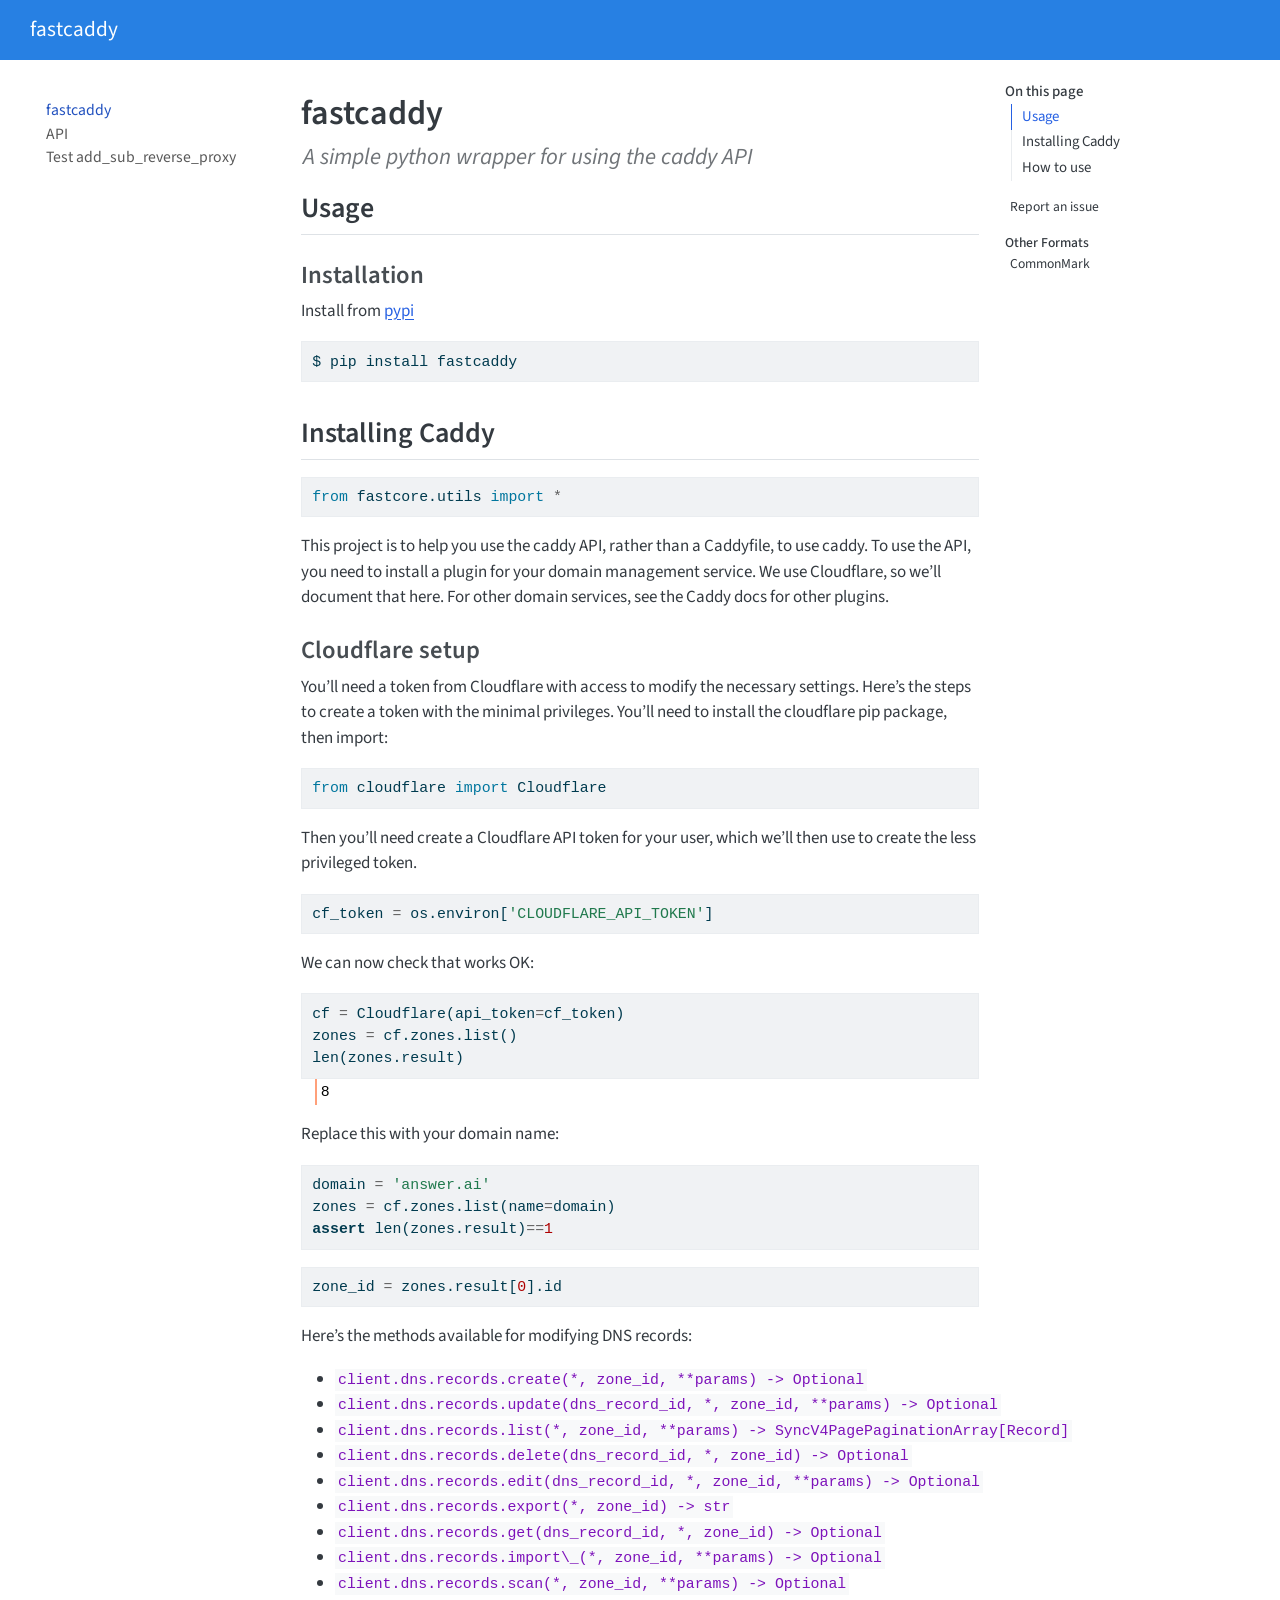
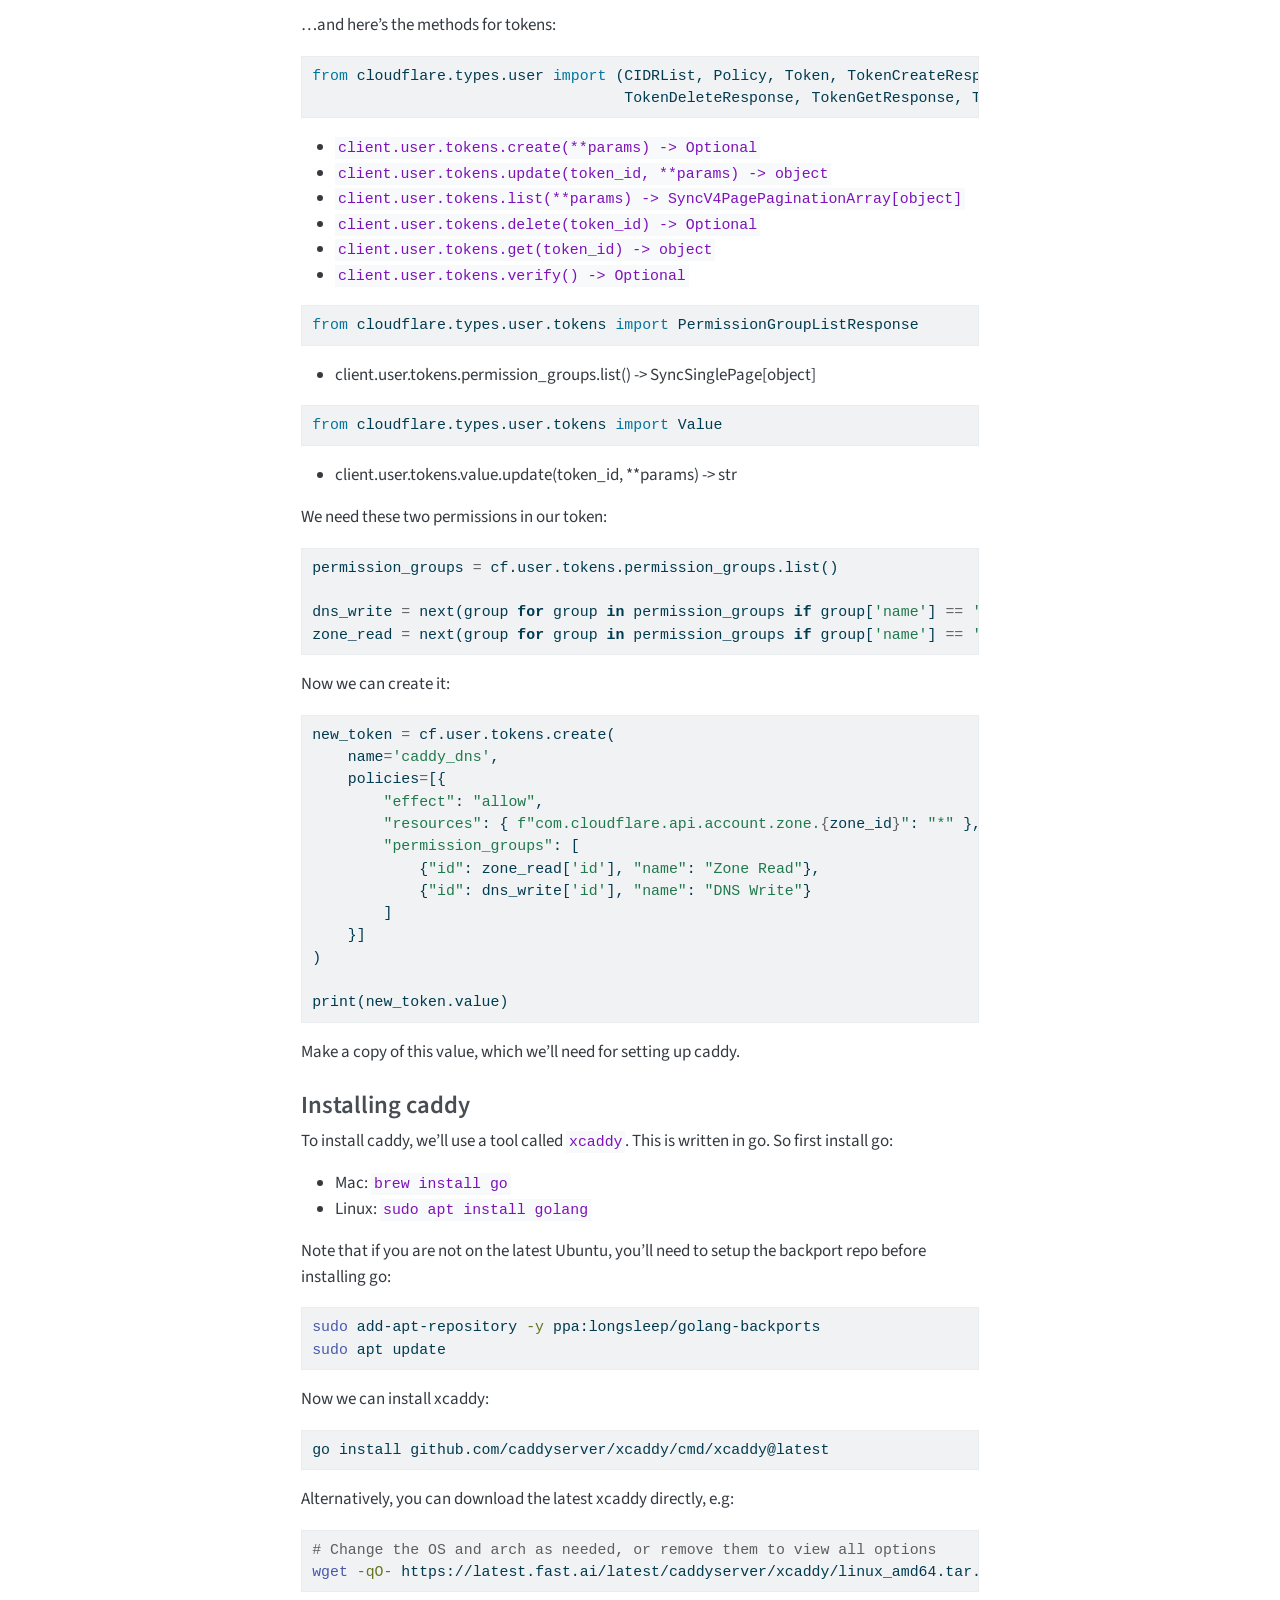
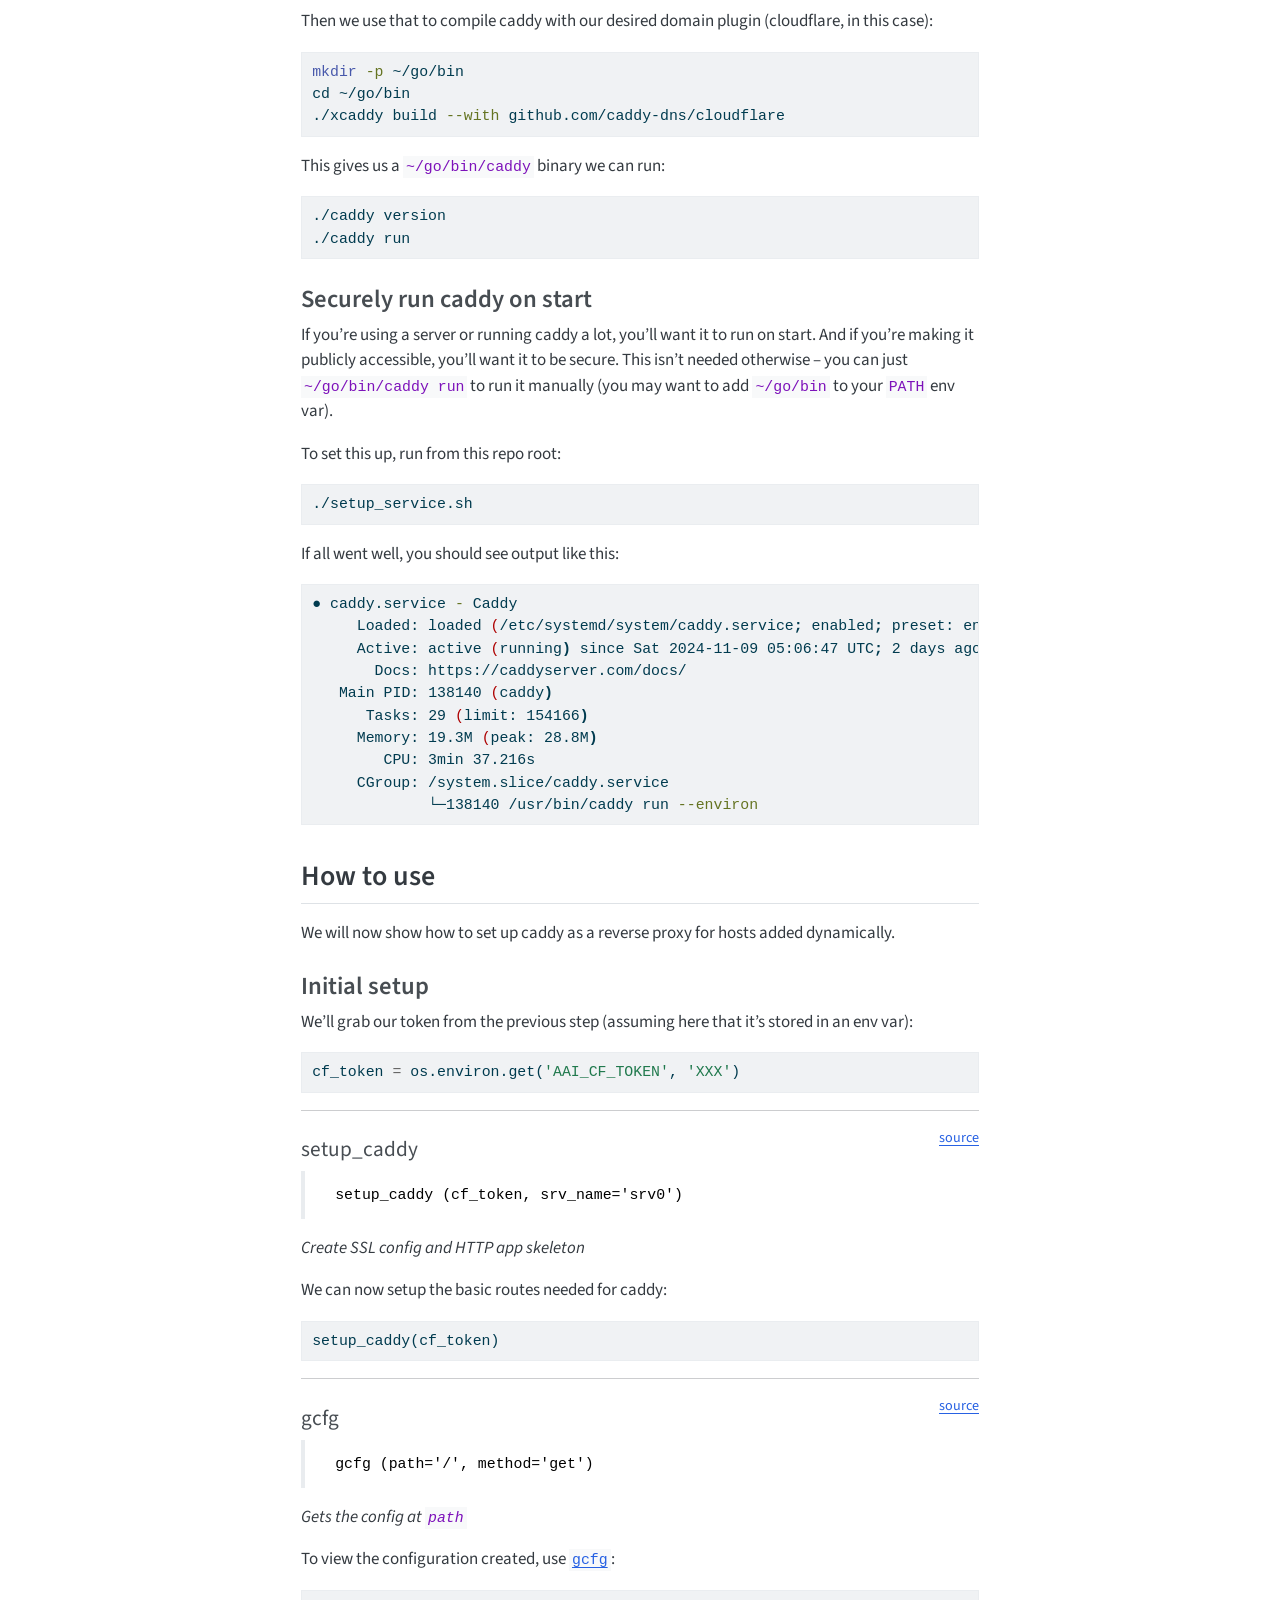
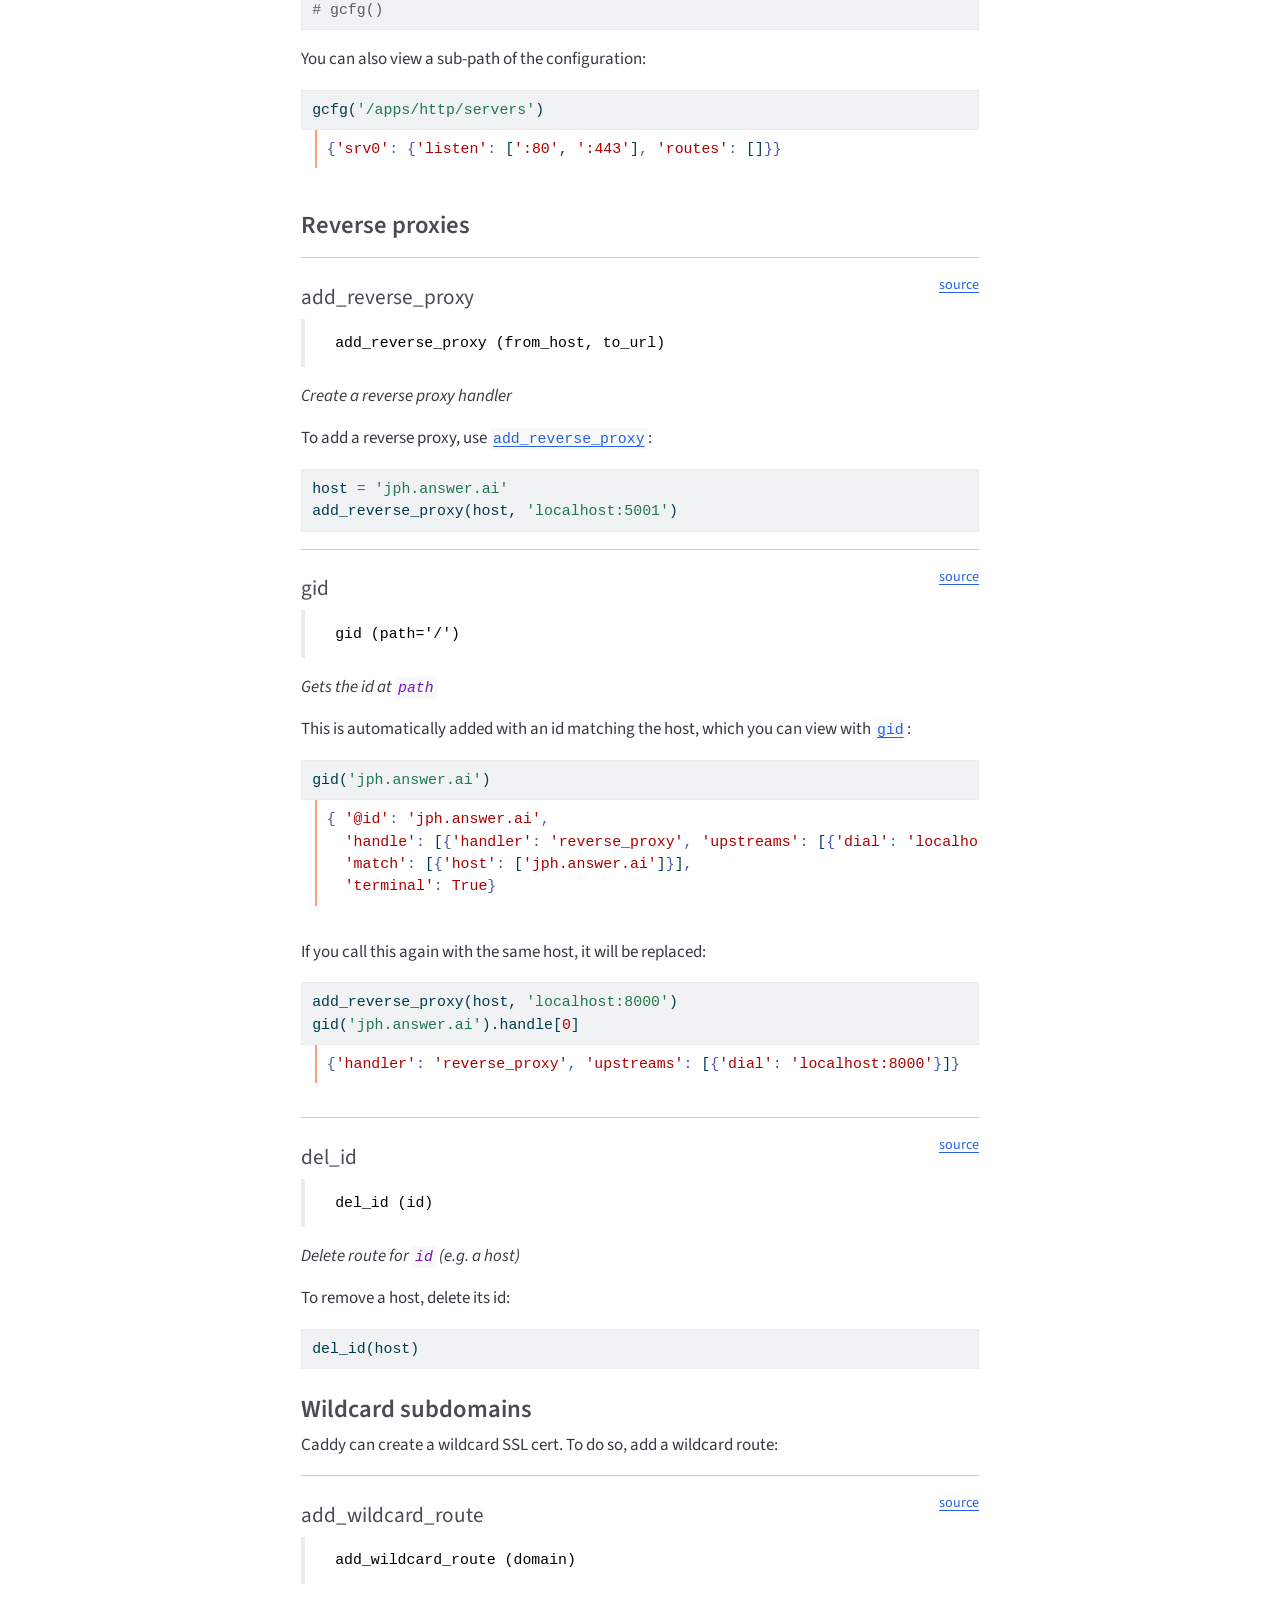
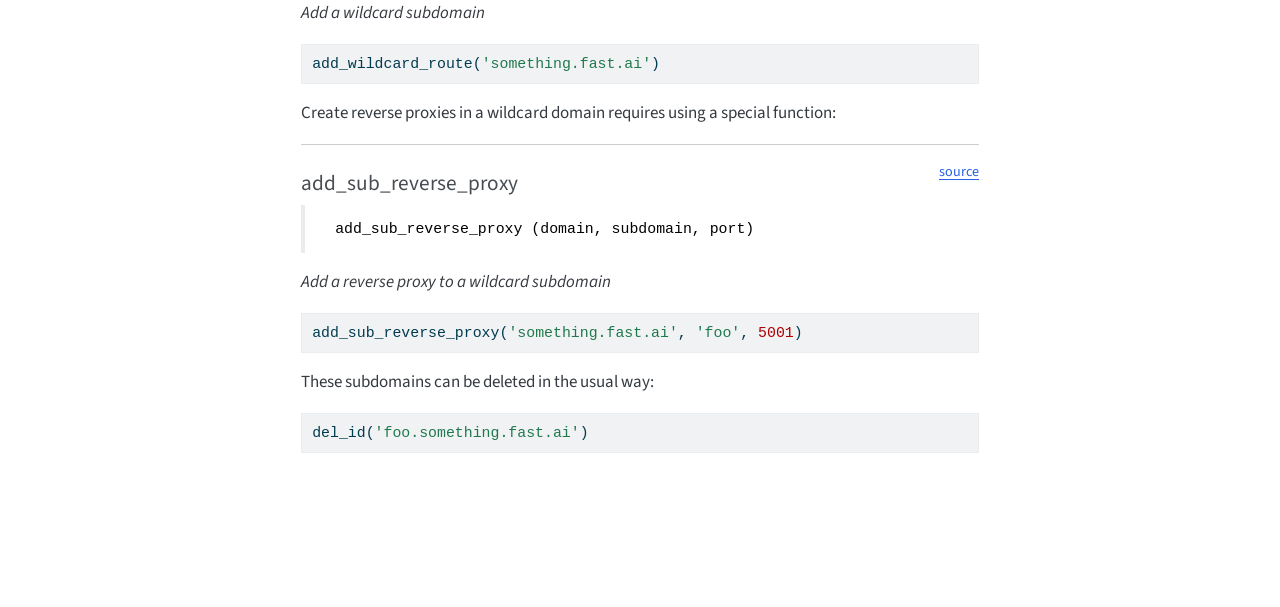
==== index.html @ af6dfeda "deploy: a8e4c4d20327acc084de8d3753a4506125ac060f" ====
<!DOCTYPE html>
<html xmlns="http://www.w3.org/1999/xhtml" lang="en" xml:lang="en"><head>

<meta charset="utf-8">
<meta name="generator" content="quarto-1.7.34">

<meta name="viewport" content="width=device-width, initial-scale=1.0, user-scalable=yes">

<meta name="description" content="A simple python wrapper for using the caddy API">

<title>fastcaddy</title>
<style>
code{white-space: pre-wrap;}
span.smallcaps{font-variant: small-caps;}
div.columns{display: flex; gap: min(4vw, 1.5em);}
div.column{flex: auto; overflow-x: auto;}
div.hanging-indent{margin-left: 1.5em; text-indent: -1.5em;}
ul.task-list{list-style: none;}
ul.task-list li input[type="checkbox"] {
  width: 0.8em;
  margin: 0 0.8em 0.2em -1em; /* quarto-specific, see https://github.com/quarto-dev/quarto-cli/issues/4556 */ 
  vertical-align: middle;
}
/* CSS for syntax highlighting */
html { -webkit-text-size-adjust: 100%; }
pre > code.sourceCode { white-space: pre; position: relative; }
pre > code.sourceCode > span { display: inline-block; line-height: 1.25; }
pre > code.sourceCode > span:empty { height: 1.2em; }
.sourceCode { overflow: visible; }
code.sourceCode > span { color: inherit; text-decoration: inherit; }
div.sourceCode { margin: 1em 0; }
pre.sourceCode { margin: 0; }
@media screen {
div.sourceCode { overflow: auto; }
}
@media print {
pre > code.sourceCode { white-space: pre-wrap; }
pre > code.sourceCode > span { text-indent: -5em; padding-left: 5em; }
}
pre.numberSource code
  { counter-reset: source-line 0; }
pre.numberSource code > span
  { position: relative; left: -4em; counter-increment: source-line; }
pre.numberSource code > span > a:first-child::before
  { content: counter(source-line);
    position: relative; left: -1em; text-align: right; vertical-align: baseline;
    border: none; display: inline-block;
    -webkit-touch-callout: none; -webkit-user-select: none;
    -khtml-user-select: none; -moz-user-select: none;
    -ms-user-select: none; user-select: none;
    padding: 0 4px; width: 4em;
  }
pre.numberSource { margin-left: 3em;  padding-left: 4px; }
div.sourceCode
  {   }
@media screen {
pre > code.sourceCode > span > a:first-child::before { text-decoration: underline; }
}
</style>


<script src="site_libs/quarto-nav/quarto-nav.js"></script>
<script src="site_libs/quarto-nav/headroom.min.js"></script>
<script src="site_libs/clipboard/clipboard.min.js"></script>
<script src="site_libs/quarto-search/autocomplete.umd.js"></script>
<script src="site_libs/quarto-search/fuse.min.js"></script>
<script src="site_libs/quarto-search/quarto-search.js"></script>
<meta name="quarto:offset" content="./">
<script src="site_libs/quarto-html/quarto.js" type="module"></script>
<script src="site_libs/quarto-html/tabsets/tabsets.js" type="module"></script>
<script src="site_libs/quarto-html/popper.min.js"></script>
<script src="site_libs/quarto-html/tippy.umd.min.js"></script>
<script src="site_libs/quarto-html/anchor.min.js"></script>
<link href="site_libs/quarto-html/tippy.css" rel="stylesheet">
<link href="site_libs/quarto-html/quarto-syntax-highlighting-c8ad9e5dbd60b7b70b38521ab19b7da4.css" rel="stylesheet" id="quarto-text-highlighting-styles">
<script src="site_libs/bootstrap/bootstrap.min.js"></script>
<link href="site_libs/bootstrap/bootstrap-icons.css" rel="stylesheet">
<link href="site_libs/bootstrap/bootstrap-ac0578e1f87f273c3fa40b04908a6ea7.min.css" rel="stylesheet" append-hash="true" id="quarto-bootstrap" data-mode="light">
<script id="quarto-search-options" type="application/json">{
  "location": "navbar",
  "copy-button": false,
  "collapse-after": 3,
  "panel-placement": "end",
  "type": "overlay",
  "limit": 50,
  "keyboard-shortcut": [
    "f",
    "/",
    "s"
  ],
  "show-item-context": false,
  "language": {
    "search-no-results-text": "No results",
    "search-matching-documents-text": "matching documents",
    "search-copy-link-title": "Copy link to search",
    "search-hide-matches-text": "Hide additional matches",
    "search-more-match-text": "more match in this document",
    "search-more-matches-text": "more matches in this document",
    "search-clear-button-title": "Clear",
    "search-text-placeholder": "",
    "search-detached-cancel-button-title": "Cancel",
    "search-submit-button-title": "Submit",
    "search-label": "Search"
  }
}</script>


<link rel="stylesheet" href="styles.css">
<meta property="og:title" content="fastcaddy">
<meta property="og:description" content="A simple python wrapper for using the caddy API">
<meta property="og:site_name" content="fastcaddy">
<meta name="twitter:title" content="fastcaddy">
<meta name="twitter:description" content="A simple python wrapper for using the caddy API">
<meta name="twitter:card" content="summary">
</head>

<body class="nav-sidebar floating nav-fixed quarto-light">

<div id="quarto-search-results"></div>
  <header id="quarto-header" class="headroom fixed-top">
    <nav class="navbar navbar-expand-lg " data-bs-theme="dark">
      <div class="navbar-container container-fluid">
      <div class="navbar-brand-container mx-auto">
    <a class="navbar-brand" href="./index.html">
    <span class="navbar-title">fastcaddy</span>
    </a>
  </div>
        <div class="quarto-navbar-tools tools-end">
</div>
          <div id="quarto-search" class="" title="Search"></div>
      </div> <!-- /container-fluid -->
    </nav>
  <nav class="quarto-secondary-nav">
    <div class="container-fluid d-flex">
      <button type="button" class="quarto-btn-toggle btn" data-bs-toggle="collapse" role="button" data-bs-target=".quarto-sidebar-collapse-item" aria-controls="quarto-sidebar" aria-expanded="false" aria-label="Toggle sidebar navigation" onclick="if (window.quartoToggleHeadroom) { window.quartoToggleHeadroom(); }">
        <i class="bi bi-layout-text-sidebar-reverse"></i>
      </button>
        <nav class="quarto-page-breadcrumbs" aria-label="breadcrumb"><ol class="breadcrumb"><li class="breadcrumb-item"><a href="./index.html">fastcaddy</a></li></ol></nav>
        <a class="flex-grow-1" role="navigation" data-bs-toggle="collapse" data-bs-target=".quarto-sidebar-collapse-item" aria-controls="quarto-sidebar" aria-expanded="false" aria-label="Toggle sidebar navigation" onclick="if (window.quartoToggleHeadroom) { window.quartoToggleHeadroom(); }">      
        </a>
    </div>
  </nav>
</header>
<!-- content -->
<div id="quarto-content" class="quarto-container page-columns page-rows-contents page-layout-article page-navbar">
<!-- sidebar -->
  <nav id="quarto-sidebar" class="sidebar collapse collapse-horizontal quarto-sidebar-collapse-item sidebar-navigation floating overflow-auto">
    <div class="sidebar-menu-container"> 
    <ul class="list-unstyled mt-1">
        <li class="sidebar-item">
  <div class="sidebar-item-container"> 
  <a href="./index.html" class="sidebar-item-text sidebar-link active">
 <span class="menu-text">fastcaddy</span></a>
  </div>
</li>
        <li class="sidebar-item">
  <div class="sidebar-item-container"> 
  <a href="./core.html" class="sidebar-item-text sidebar-link">
 <span class="menu-text">API</span></a>
  </div>
</li>
        <li class="sidebar-item">
  <div class="sidebar-item-container"> 
  <a href="./test_add_sub_reverse_proxy.html" class="sidebar-item-text sidebar-link">
 <span class="menu-text">Test add_sub_reverse_proxy</span></a>
  </div>
</li>
    </ul>
    </div>
</nav>
<div id="quarto-sidebar-glass" class="quarto-sidebar-collapse-item" data-bs-toggle="collapse" data-bs-target=".quarto-sidebar-collapse-item"></div>
<!-- margin-sidebar -->
    <div id="quarto-margin-sidebar" class="sidebar margin-sidebar">
        <nav id="TOC" role="doc-toc" class="toc-active">
    <h2 id="toc-title">On this page</h2>
   
  <ul>
  <li><a href="#usage" id="toc-usage" class="nav-link active" data-scroll-target="#usage">Usage</a>
  <ul class="collapse">
  <li><a href="#installation" id="toc-installation" class="nav-link" data-scroll-target="#installation">Installation</a></li>
  </ul></li>
  <li><a href="#installing-caddy" id="toc-installing-caddy" class="nav-link" data-scroll-target="#installing-caddy">Installing Caddy</a>
  <ul class="collapse">
  <li><a href="#cloudflare-setup" id="toc-cloudflare-setup" class="nav-link" data-scroll-target="#cloudflare-setup">Cloudflare setup</a></li>
  <li><a href="#installing-caddy-1" id="toc-installing-caddy-1" class="nav-link" data-scroll-target="#installing-caddy-1">Installing caddy</a></li>
  <li><a href="#securely-run-caddy-on-start" id="toc-securely-run-caddy-on-start" class="nav-link" data-scroll-target="#securely-run-caddy-on-start">Securely run caddy on start</a></li>
  </ul></li>
  <li><a href="#how-to-use" id="toc-how-to-use" class="nav-link" data-scroll-target="#how-to-use">How to use</a>
  <ul class="collapse">
  <li><a href="#initial-setup" id="toc-initial-setup" class="nav-link" data-scroll-target="#initial-setup">Initial setup</a></li>
  <li><a href="#reverse-proxies" id="toc-reverse-proxies" class="nav-link" data-scroll-target="#reverse-proxies">Reverse proxies</a></li>
  <li><a href="#wildcard-subdomains" id="toc-wildcard-subdomains" class="nav-link" data-scroll-target="#wildcard-subdomains">Wildcard subdomains</a></li>
  </ul></li>
  </ul>
<div class="toc-actions"><ul><li><a href="https://github.com/AnswerDotAI/fastcaddy/issues/new" class="toc-action"><i class="bi bi-github"></i>Report an issue</a></li></ul></div><div class="quarto-alternate-formats"><h2>Other Formats</h2><ul><li><a href="index.html.md"><i class="bi bi-file-code"></i>CommonMark</a></li></ul></div></nav>
    </div>
<!-- main -->
<main class="content" id="quarto-document-content">

<header id="title-block-header" class="quarto-title-block default">
<div class="quarto-title">
<h1 class="title">fastcaddy</h1>
</div>

<div>
  <div class="description">
    A simple python wrapper for using the caddy API
  </div>
</div>


<div class="quarto-title-meta">

    
  
    
  </div>
  


</header>


<!-- WARNING: THIS FILE WAS AUTOGENERATED! DO NOT EDIT! -->
<section id="usage" class="level2">
<h2 class="anchored" data-anchor-id="usage">Usage</h2>
<section id="installation" class="level3">
<h3 class="anchored" data-anchor-id="installation">Installation</h3>
<p>Install from <a href="https://pypi.org/project/fastcaddy/">pypi</a></p>
<div class="sourceCode" id="cb1"><pre class="sourceCode sh code-with-copy"><code class="sourceCode bash"><span id="cb1-1"><a href="#cb1-1" aria-hidden="true" tabindex="-1"></a><span class="ex">$</span> pip install fastcaddy</span></code><button title="Copy to Clipboard" class="code-copy-button"><i class="bi"></i></button></pre></div>
</section>
</section>
<section id="installing-caddy" class="level2">
<h2 class="anchored" data-anchor-id="installing-caddy">Installing Caddy</h2>
<div id="cell-6" class="cell">
<div class="sourceCode cell-code" id="cb2"><pre class="sourceCode python code-with-copy"><code class="sourceCode python"><span id="cb2-1"><a href="#cb2-1" aria-hidden="true" tabindex="-1"></a><span class="im">from</span> fastcore.utils <span class="im">import</span> <span class="op">*</span></span></code><button title="Copy to Clipboard" class="code-copy-button"><i class="bi"></i></button></pre></div>
</div>
<p>This project is to help you use the caddy API, rather than a Caddyfile, to use caddy. To use the API, you need to install a plugin for your domain management service. We use Cloudflare, so we’ll document that here. For other domain services, see the Caddy docs for other plugins.</p>
<section id="cloudflare-setup" class="level3">
<h3 class="anchored" data-anchor-id="cloudflare-setup">Cloudflare setup</h3>
<p>You’ll need a token from Cloudflare with access to modify the necessary settings. Here’s the steps to create a token with the minimal privileges. You’ll need to install the cloudflare pip package, then import:</p>
<div id="cell-10" class="cell">
<div class="sourceCode cell-code" id="cb3"><pre class="sourceCode python code-with-copy"><code class="sourceCode python"><span id="cb3-1"><a href="#cb3-1" aria-hidden="true" tabindex="-1"></a><span class="im">from</span> cloudflare <span class="im">import</span> Cloudflare</span></code><button title="Copy to Clipboard" class="code-copy-button"><i class="bi"></i></button></pre></div>
</div>
<p>Then you’ll need create a Cloudflare API token for your user, which we’ll then use to create the less privileged token.</p>
<div id="cell-12" class="cell">
<div class="sourceCode cell-code" id="cb4"><pre class="sourceCode python code-with-copy"><code class="sourceCode python"><span id="cb4-1"><a href="#cb4-1" aria-hidden="true" tabindex="-1"></a>cf_token <span class="op">=</span> os.environ[<span class="st">'CLOUDFLARE_API_TOKEN'</span>]</span></code><button title="Copy to Clipboard" class="code-copy-button"><i class="bi"></i></button></pre></div>
</div>
<p>We can now check that works OK:</p>
<div id="cell-14" class="cell">
<div class="sourceCode cell-code" id="cb5"><pre class="sourceCode python code-with-copy"><code class="sourceCode python"><span id="cb5-1"><a href="#cb5-1" aria-hidden="true" tabindex="-1"></a>cf <span class="op">=</span> Cloudflare(api_token<span class="op">=</span>cf_token)</span>
<span id="cb5-2"><a href="#cb5-2" aria-hidden="true" tabindex="-1"></a>zones <span class="op">=</span> cf.zones.<span class="bu">list</span>()</span>
<span id="cb5-3"><a href="#cb5-3" aria-hidden="true" tabindex="-1"></a><span class="bu">len</span>(zones.result)</span></code><button title="Copy to Clipboard" class="code-copy-button"><i class="bi"></i></button></pre></div>
<div class="cell-output cell-output-display">
<pre><code>8</code></pre>
</div>
</div>
<p>Replace this with your domain name:</p>
<div id="cell-16" class="cell">
<div class="sourceCode cell-code" id="cb7"><pre class="sourceCode python code-with-copy"><code class="sourceCode python"><span id="cb7-1"><a href="#cb7-1" aria-hidden="true" tabindex="-1"></a>domain <span class="op">=</span> <span class="st">'answer.ai'</span></span>
<span id="cb7-2"><a href="#cb7-2" aria-hidden="true" tabindex="-1"></a>zones <span class="op">=</span> cf.zones.<span class="bu">list</span>(name<span class="op">=</span>domain)</span>
<span id="cb7-3"><a href="#cb7-3" aria-hidden="true" tabindex="-1"></a><span class="cf">assert</span> <span class="bu">len</span>(zones.result)<span class="op">==</span><span class="dv">1</span></span></code><button title="Copy to Clipboard" class="code-copy-button"><i class="bi"></i></button></pre></div>
</div>
<div id="cell-17" class="cell">
<div class="sourceCode cell-code" id="cb8"><pre class="sourceCode python code-with-copy"><code class="sourceCode python"><span id="cb8-1"><a href="#cb8-1" aria-hidden="true" tabindex="-1"></a>zone_id <span class="op">=</span> zones.result[<span class="dv">0</span>].<span class="bu">id</span></span></code><button title="Copy to Clipboard" class="code-copy-button"><i class="bi"></i></button></pre></div>
</div>
<p>Here’s the methods available for modifying DNS records:</p>
<ul>
<li><code>client.dns.records.create(*, zone_id, **params) -&gt; Optional</code></li>
<li><code>client.dns.records.update(dns_record_id, *, zone_id, **params) -&gt; Optional</code></li>
<li><code>client.dns.records.list(*, zone_id, **params) -&gt; SyncV4PagePaginationArray[Record]</code></li>
<li><code>client.dns.records.delete(dns_record_id, *, zone_id) -&gt; Optional</code></li>
<li><code>client.dns.records.edit(dns_record_id, *, zone_id, **params) -&gt; Optional</code></li>
<li><code>client.dns.records.export(*, zone_id) -&gt; str</code></li>
<li><code>client.dns.records.get(dns_record_id, *, zone_id) -&gt; Optional</code></li>
<li><code>client.dns.records.import\_(*, zone_id, **params) -&gt; Optional</code></li>
<li><code>client.dns.records.scan(*, zone_id, **params) -&gt; Optional</code></li>
</ul>
<p>…and here’s the methods for tokens:</p>
<div class="sourceCode" id="cb9"><pre class="sourceCode python code-with-copy"><code class="sourceCode python"><span id="cb9-1"><a href="#cb9-1" aria-hidden="true" tabindex="-1"></a><span class="im">from</span> cloudflare.types.user <span class="im">import</span> (CIDRList, Policy, Token, TokenCreateResponse, TokenUpdateResponse, TokenListResponse,</span>
<span id="cb9-2"><a href="#cb9-2" aria-hidden="true" tabindex="-1"></a>                                   TokenDeleteResponse, TokenGetResponse, TokenVerifyResponse)</span></code><button title="Copy to Clipboard" class="code-copy-button"><i class="bi"></i></button></pre></div>
<ul>
<li><code>client.user.tokens.create(**params) -&gt; Optional</code></li>
<li><code>client.user.tokens.update(token_id, **params) -&gt; object</code></li>
<li><code>client.user.tokens.list(**params) -&gt; SyncV4PagePaginationArray[object]</code></li>
<li><code>client.user.tokens.delete(token_id) -&gt; Optional</code></li>
<li><code>client.user.tokens.get(token_id) -&gt; object</code></li>
<li><code>client.user.tokens.verify() -&gt; Optional</code></li>
</ul>
<div class="sourceCode" id="cb10"><pre class="sourceCode python code-with-copy"><code class="sourceCode python"><span id="cb10-1"><a href="#cb10-1" aria-hidden="true" tabindex="-1"></a><span class="im">from</span> cloudflare.types.user.tokens <span class="im">import</span> PermissionGroupListResponse</span></code><button title="Copy to Clipboard" class="code-copy-button"><i class="bi"></i></button></pre></div>
<ul>
<li>client.user.tokens.permission_groups.list() -&gt; SyncSinglePage[object]</li>
</ul>
<div class="sourceCode" id="cb11"><pre class="sourceCode python code-with-copy"><code class="sourceCode python"><span id="cb11-1"><a href="#cb11-1" aria-hidden="true" tabindex="-1"></a><span class="im">from</span> cloudflare.types.user.tokens <span class="im">import</span> Value</span></code><button title="Copy to Clipboard" class="code-copy-button"><i class="bi"></i></button></pre></div>
<ul>
<li>client.user.tokens.value.update(token_id, **params) -&gt; str</li>
</ul>
<p>We need these two permissions in our token:</p>
<div id="cell-21" class="cell">
<div class="sourceCode cell-code" id="cb12"><pre class="sourceCode python code-with-copy"><code class="sourceCode python"><span id="cb12-1"><a href="#cb12-1" aria-hidden="true" tabindex="-1"></a>permission_groups <span class="op">=</span> cf.user.tokens.permission_groups.<span class="bu">list</span>()</span>
<span id="cb12-2"><a href="#cb12-2" aria-hidden="true" tabindex="-1"></a></span>
<span id="cb12-3"><a href="#cb12-3" aria-hidden="true" tabindex="-1"></a>dns_write <span class="op">=</span> <span class="bu">next</span>(group <span class="cf">for</span> group <span class="kw">in</span> permission_groups <span class="cf">if</span> group[<span class="st">'name'</span>] <span class="op">==</span> <span class="st">'DNS Write'</span>)</span>
<span id="cb12-4"><a href="#cb12-4" aria-hidden="true" tabindex="-1"></a>zone_read <span class="op">=</span> <span class="bu">next</span>(group <span class="cf">for</span> group <span class="kw">in</span> permission_groups <span class="cf">if</span> group[<span class="st">'name'</span>] <span class="op">==</span> <span class="st">'Zone Read'</span>)</span></code><button title="Copy to Clipboard" class="code-copy-button"><i class="bi"></i></button></pre></div>
</div>
<p>Now we can create it:</p>
<div class="sourceCode" id="cb13"><pre class="sourceCode python code-with-copy"><code class="sourceCode python"><span id="cb13-1"><a href="#cb13-1" aria-hidden="true" tabindex="-1"></a>new_token <span class="op">=</span> cf.user.tokens.create(</span>
<span id="cb13-2"><a href="#cb13-2" aria-hidden="true" tabindex="-1"></a>    name<span class="op">=</span><span class="st">'caddy_dns'</span>,</span>
<span id="cb13-3"><a href="#cb13-3" aria-hidden="true" tabindex="-1"></a>    policies<span class="op">=</span>[{</span>
<span id="cb13-4"><a href="#cb13-4" aria-hidden="true" tabindex="-1"></a>        <span class="st">"effect"</span>: <span class="st">"allow"</span>,</span>
<span id="cb13-5"><a href="#cb13-5" aria-hidden="true" tabindex="-1"></a>        <span class="st">"resources"</span>: { <span class="ss">f"com.cloudflare.api.account.zone.</span><span class="sc">{</span>zone_id<span class="sc">}</span><span class="ss">"</span>: <span class="st">"*"</span> },</span>
<span id="cb13-6"><a href="#cb13-6" aria-hidden="true" tabindex="-1"></a>        <span class="st">"permission_groups"</span>: [</span>
<span id="cb13-7"><a href="#cb13-7" aria-hidden="true" tabindex="-1"></a>            {<span class="st">"id"</span>: zone_read[<span class="st">'id'</span>], <span class="st">"name"</span>: <span class="st">"Zone Read"</span>},</span>
<span id="cb13-8"><a href="#cb13-8" aria-hidden="true" tabindex="-1"></a>            {<span class="st">"id"</span>: dns_write[<span class="st">'id'</span>], <span class="st">"name"</span>: <span class="st">"DNS Write"</span>}</span>
<span id="cb13-9"><a href="#cb13-9" aria-hidden="true" tabindex="-1"></a>        ]</span>
<span id="cb13-10"><a href="#cb13-10" aria-hidden="true" tabindex="-1"></a>    }]</span>
<span id="cb13-11"><a href="#cb13-11" aria-hidden="true" tabindex="-1"></a>)</span>
<span id="cb13-12"><a href="#cb13-12" aria-hidden="true" tabindex="-1"></a></span>
<span id="cb13-13"><a href="#cb13-13" aria-hidden="true" tabindex="-1"></a><span class="bu">print</span>(new_token.value)</span></code><button title="Copy to Clipboard" class="code-copy-button"><i class="bi"></i></button></pre></div>
<p>Make a copy of this value, which we’ll need for setting up caddy.</p>
</section>
<section id="installing-caddy-1" class="level3">
<h3 class="anchored" data-anchor-id="installing-caddy-1">Installing caddy</h3>
<p>To install caddy, we’ll use a tool called <code>xcaddy</code>. This is written in go. So first install go:</p>
<ul>
<li>Mac: <code>brew install go</code></li>
<li>Linux: <code>sudo apt install golang</code></li>
</ul>
<p>Note that if you are not on the latest Ubuntu, you’ll need to setup the backport repo before installing go:</p>
<div class="sourceCode" id="cb14"><pre class="sourceCode sh code-with-copy"><code class="sourceCode bash"><span id="cb14-1"><a href="#cb14-1" aria-hidden="true" tabindex="-1"></a><span class="fu">sudo</span> add-apt-repository <span class="at">-y</span> ppa:longsleep/golang-backports</span>
<span id="cb14-2"><a href="#cb14-2" aria-hidden="true" tabindex="-1"></a><span class="fu">sudo</span> apt update</span></code><button title="Copy to Clipboard" class="code-copy-button"><i class="bi"></i></button></pre></div>
<p>Now we can install xcaddy:</p>
<div class="sourceCode" id="cb15"><pre class="sourceCode sh code-with-copy"><code class="sourceCode bash"><span id="cb15-1"><a href="#cb15-1" aria-hidden="true" tabindex="-1"></a><span class="ex">go</span> install github.com/caddyserver/xcaddy/cmd/xcaddy@latest</span></code><button title="Copy to Clipboard" class="code-copy-button"><i class="bi"></i></button></pre></div>
<p>Alternatively, you can download the latest xcaddy directly, e.g:</p>
<div class="sourceCode" id="cb16"><pre class="sourceCode sh code-with-copy"><code class="sourceCode bash"><span id="cb16-1"><a href="#cb16-1" aria-hidden="true" tabindex="-1"></a><span class="co"># Change the OS and arch as needed, or remove them to view all options</span></span>
<span id="cb16-2"><a href="#cb16-2" aria-hidden="true" tabindex="-1"></a><span class="fu">wget</span> <span class="at">-qO-</span> https://latest.fast.ai/latest/caddyserver/xcaddy/linux_amd64.tar.gz</span></code><button title="Copy to Clipboard" class="code-copy-button"><i class="bi"></i></button></pre></div>
<p>Then we use that to compile caddy with our desired domain plugin (cloudflare, in this case):</p>
<div class="sourceCode" id="cb17"><pre class="sourceCode sh code-with-copy"><code class="sourceCode bash"><span id="cb17-1"><a href="#cb17-1" aria-hidden="true" tabindex="-1"></a><span class="fu">mkdir</span> <span class="at">-p</span> ~/go/bin</span>
<span id="cb17-2"><a href="#cb17-2" aria-hidden="true" tabindex="-1"></a><span class="bu">cd</span> ~/go/bin</span>
<span id="cb17-3"><a href="#cb17-3" aria-hidden="true" tabindex="-1"></a><span class="ex">./xcaddy</span> build <span class="at">--with</span> github.com/caddy-dns/cloudflare</span></code><button title="Copy to Clipboard" class="code-copy-button"><i class="bi"></i></button></pre></div>
<p>This gives us a <code>~/go/bin/caddy</code> binary we can run:</p>
<div class="sourceCode" id="cb18"><pre class="sourceCode sh code-with-copy"><code class="sourceCode bash"><span id="cb18-1"><a href="#cb18-1" aria-hidden="true" tabindex="-1"></a><span class="ex">./caddy</span> version</span>
<span id="cb18-2"><a href="#cb18-2" aria-hidden="true" tabindex="-1"></a><span class="ex">./caddy</span> run</span></code><button title="Copy to Clipboard" class="code-copy-button"><i class="bi"></i></button></pre></div>
</section>
<section id="securely-run-caddy-on-start" class="level3">
<h3 class="anchored" data-anchor-id="securely-run-caddy-on-start">Securely run caddy on start</h3>
<p>If you’re using a server or running caddy a lot, you’ll want it to run on start. And if you’re making it publicly accessible, you’ll want it to be secure. This isn’t needed otherwise – you can just <code>~/go/bin/caddy run</code> to run it manually (you may want to add <code>~/go/bin</code> to your <code>PATH</code> env var).</p>
<p>To set this up, run from this repo root:</p>
<div class="sourceCode" id="cb19"><pre class="sourceCode sh code-with-copy"><code class="sourceCode bash"><span id="cb19-1"><a href="#cb19-1" aria-hidden="true" tabindex="-1"></a><span class="ex">./setup_service.sh</span></span></code><button title="Copy to Clipboard" class="code-copy-button"><i class="bi"></i></button></pre></div>
<p>If all went well, you should see output like this:</p>
<div class="sourceCode" id="cb20"><pre class="sourceCode sh code-with-copy"><code class="sourceCode bash"><span id="cb20-1"><a href="#cb20-1" aria-hidden="true" tabindex="-1"></a><span class="ex">●</span> caddy.service <span class="at">-</span> Caddy</span>
<span id="cb20-2"><a href="#cb20-2" aria-hidden="true" tabindex="-1"></a>     <span class="ex">Loaded:</span> loaded <span class="er">(</span><span class="ex">/etc/systemd/system/caddy.service</span><span class="kw">;</span> <span class="ex">enabled</span><span class="kw">;</span> <span class="ex">preset:</span> enabled<span class="kw">)</span></span>
<span id="cb20-3"><a href="#cb20-3" aria-hidden="true" tabindex="-1"></a>     <span class="ex">Active:</span> active <span class="er">(</span><span class="ex">running</span><span class="kw">)</span> <span class="ex">since</span> Sat 2024-11-09 05:06:47 UTC<span class="kw">;</span> <span class="ex">2</span> days ago</span>
<span id="cb20-4"><a href="#cb20-4" aria-hidden="true" tabindex="-1"></a>       <span class="ex">Docs:</span> https://caddyserver.com/docs/</span>
<span id="cb20-5"><a href="#cb20-5" aria-hidden="true" tabindex="-1"></a>   <span class="ex">Main</span> PID: 138140 <span class="er">(</span><span class="ex">caddy</span><span class="kw">)</span></span>
<span id="cb20-6"><a href="#cb20-6" aria-hidden="true" tabindex="-1"></a>      <span class="ex">Tasks:</span> 29 <span class="er">(</span><span class="ex">limit:</span> 154166<span class="kw">)</span></span>
<span id="cb20-7"><a href="#cb20-7" aria-hidden="true" tabindex="-1"></a>     <span class="ex">Memory:</span> 19.3M <span class="er">(</span><span class="ex">peak:</span> 28.8M<span class="kw">)</span></span>
<span id="cb20-8"><a href="#cb20-8" aria-hidden="true" tabindex="-1"></a>        <span class="ex">CPU:</span> 3min 37.216s</span>
<span id="cb20-9"><a href="#cb20-9" aria-hidden="true" tabindex="-1"></a>     <span class="ex">CGroup:</span> /system.slice/caddy.service</span>
<span id="cb20-10"><a href="#cb20-10" aria-hidden="true" tabindex="-1"></a>             <span class="ex">└─138140</span> /usr/bin/caddy run <span class="at">--environ</span></span></code><button title="Copy to Clipboard" class="code-copy-button"><i class="bi"></i></button></pre></div>
</section>
</section>
<section id="how-to-use" class="level2">
<h2 class="anchored" data-anchor-id="how-to-use">How to use</h2>
<p>We will now show how to set up caddy as a reverse proxy for hosts added dynamically.</p>
<section id="initial-setup" class="level3">
<h3 class="anchored" data-anchor-id="initial-setup">Initial setup</h3>
<p>We’ll grab our token from the previous step (assuming here that it’s stored in an env var):</p>
<div id="cell-32" class="cell">
<div class="sourceCode cell-code" id="cb21"><pre class="sourceCode python code-with-copy"><code class="sourceCode python"><span id="cb21-1"><a href="#cb21-1" aria-hidden="true" tabindex="-1"></a>cf_token <span class="op">=</span> os.environ.get(<span class="st">'AAI_CF_TOKEN'</span>, <span class="st">'XXX'</span>)</span></code><button title="Copy to Clipboard" class="code-copy-button"><i class="bi"></i></button></pre></div>
</div>
<hr>
<p><a href="https://github.com/AnswerDotAI/fastcaddy/blob/main/fastcaddy/core.py#LNone" target="_blank" style="float:right; font-size:smaller">source</a></p>
<section id="setup_caddy" class="level4">
<h4 class="anchored" data-anchor-id="setup_caddy">setup_caddy</h4>
<blockquote class="blockquote">
<pre><code> setup_caddy (cf_token, srv_name='srv0')</code></pre>
</blockquote>
<p><em>Create SSL config and HTTP app skeleton</em></p>
<p>We can now setup the basic routes needed for caddy:</p>
<div id="cell-35" class="cell">
<div class="sourceCode cell-code" id="cb23"><pre class="sourceCode python code-with-copy"><code class="sourceCode python"><span id="cb23-1"><a href="#cb23-1" aria-hidden="true" tabindex="-1"></a>setup_caddy(cf_token)</span></code><button title="Copy to Clipboard" class="code-copy-button"><i class="bi"></i></button></pre></div>
</div>
<hr>
<p><a href="https://github.com/AnswerDotAI/fastcaddy/blob/main/fastcaddy/core.py#LNone" target="_blank" style="float:right; font-size:smaller">source</a></p>
</section>
<section id="gcfg" class="level4">
<h4 class="anchored" data-anchor-id="gcfg">gcfg</h4>
<blockquote class="blockquote">
<pre><code> gcfg (path='/', method='get')</code></pre>
</blockquote>
<p><em>Gets the config at <code>path</code></em></p>
<p>To view the configuration created, use <a href="https://AnswerDotAI.github.io/fastcaddy/core.html#gcfg"><code>gcfg</code></a>:</p>
<div id="cell-38" class="cell">
<div class="sourceCode cell-code" id="cb25"><pre class="sourceCode python code-with-copy"><code class="sourceCode python"><span id="cb25-1"><a href="#cb25-1" aria-hidden="true" tabindex="-1"></a><span class="co"># gcfg()</span></span></code><button title="Copy to Clipboard" class="code-copy-button"><i class="bi"></i></button></pre></div>
</div>
<p>You can also view a sub-path of the configuration:</p>
<div id="cell-40" class="cell">
<div class="sourceCode cell-code" id="cb26"><pre class="sourceCode python code-with-copy"><code class="sourceCode python"><span id="cb26-1"><a href="#cb26-1" aria-hidden="true" tabindex="-1"></a>gcfg(<span class="st">'/apps/http/servers'</span>)</span></code><button title="Copy to Clipboard" class="code-copy-button"><i class="bi"></i></button></pre></div>
<div class="cell-output cell-output-display cell-output-markdown">
<div class="sourceCode" id="cb27"><pre class="sourceCode json code-with-copy"><code class="sourceCode json"><span id="cb27-1"><a href="#cb27-1" aria-hidden="true" tabindex="-1"></a><span class="fu">{</span><span class="er">'srv0'</span><span class="fu">:</span> <span class="fu">{</span><span class="er">'listen'</span><span class="fu">:</span> <span class="ot">[</span><span class="er">':</span><span class="dv">80</span><span class="er">'</span><span class="ot">,</span> <span class="er">':</span><span class="dv">443</span><span class="er">'</span><span class="ot">]</span><span class="fu">,</span> <span class="er">'routes'</span><span class="fu">:</span> <span class="ot">[]</span><span class="fu">}}</span></span></code><button title="Copy to Clipboard" class="code-copy-button"><i class="bi"></i></button></pre></div>
</div>
</div>
</section>
</section>
<section id="reverse-proxies" class="level3">
<h3 class="anchored" data-anchor-id="reverse-proxies">Reverse proxies</h3>
<hr>
<p><a href="https://github.com/AnswerDotAI/fastcaddy/blob/main/fastcaddy/core.py#LNone" target="_blank" style="float:right; font-size:smaller">source</a></p>
<section id="add_reverse_proxy" class="level4">
<h4 class="anchored" data-anchor-id="add_reverse_proxy">add_reverse_proxy</h4>
<blockquote class="blockquote">
<pre><code> add_reverse_proxy (from_host, to_url)</code></pre>
</blockquote>
<p><em>Create a reverse proxy handler</em></p>
<p>To add a reverse proxy, use <a href="https://AnswerDotAI.github.io/fastcaddy/core.html#add_reverse_proxy"><code>add_reverse_proxy</code></a>:</p>
<div id="cell-44" class="cell">
<div class="sourceCode cell-code" id="cb29"><pre class="sourceCode python code-with-copy"><code class="sourceCode python"><span id="cb29-1"><a href="#cb29-1" aria-hidden="true" tabindex="-1"></a>host <span class="op">=</span> <span class="st">'jph.answer.ai'</span></span>
<span id="cb29-2"><a href="#cb29-2" aria-hidden="true" tabindex="-1"></a>add_reverse_proxy(host, <span class="st">'localhost:5001'</span>)</span></code><button title="Copy to Clipboard" class="code-copy-button"><i class="bi"></i></button></pre></div>
</div>
<hr>
<p><a href="https://github.com/AnswerDotAI/fastcaddy/blob/main/fastcaddy/core.py#LNone" target="_blank" style="float:right; font-size:smaller">source</a></p>
</section>
<section id="gid" class="level4">
<h4 class="anchored" data-anchor-id="gid">gid</h4>
<blockquote class="blockquote">
<pre><code> gid (path='/')</code></pre>
</blockquote>
<p><em>Gets the id at <code>path</code></em></p>
<p>This is automatically added with an id matching the host, which you can view with <a href="https://AnswerDotAI.github.io/fastcaddy/core.html#gid"><code>gid</code></a>:</p>
<div id="cell-47" class="cell">
<div class="sourceCode cell-code" id="cb31"><pre class="sourceCode python code-with-copy"><code class="sourceCode python"><span id="cb31-1"><a href="#cb31-1" aria-hidden="true" tabindex="-1"></a>gid(<span class="st">'jph.answer.ai'</span>)</span></code><button title="Copy to Clipboard" class="code-copy-button"><i class="bi"></i></button></pre></div>
<div class="cell-output cell-output-display cell-output-markdown">
<div class="sourceCode" id="cb32"><pre class="sourceCode json code-with-copy"><code class="sourceCode json"><span id="cb32-1"><a href="#cb32-1" aria-hidden="true" tabindex="-1"></a><span class="fu">{</span> <span class="er">'@id'</span><span class="fu">:</span> <span class="er">'jph.answer.ai'</span><span class="fu">,</span></span>
<span id="cb32-2"><a href="#cb32-2" aria-hidden="true" tabindex="-1"></a>  <span class="er">'handle'</span><span class="fu">:</span> <span class="ot">[</span><span class="fu">{</span><span class="er">'handler'</span><span class="fu">:</span> <span class="er">'reverse_proxy'</span><span class="fu">,</span> <span class="er">'upstreams'</span><span class="fu">:</span> <span class="ot">[</span><span class="fu">{</span><span class="er">'dial'</span><span class="fu">:</span> <span class="er">'localhost:</span><span class="dv">5001</span><span class="er">'</span><span class="fu">}</span><span class="ot">]</span><span class="fu">}</span><span class="ot">]</span><span class="fu">,</span></span>
<span id="cb32-3"><a href="#cb32-3" aria-hidden="true" tabindex="-1"></a>  <span class="er">'match'</span><span class="fu">:</span> <span class="ot">[</span><span class="fu">{</span><span class="er">'host'</span><span class="fu">:</span> <span class="ot">[</span><span class="er">'jph.answer.ai'</span><span class="ot">]</span><span class="fu">}</span><span class="ot">]</span><span class="fu">,</span></span>
<span id="cb32-4"><a href="#cb32-4" aria-hidden="true" tabindex="-1"></a>  <span class="er">'terminal'</span><span class="fu">:</span> <span class="er">True</span><span class="fu">}</span></span></code><button title="Copy to Clipboard" class="code-copy-button"><i class="bi"></i></button></pre></div>
</div>
</div>
<p>If you call this again with the same host, it will be replaced:</p>
<div id="cell-49" class="cell">
<div class="sourceCode cell-code" id="cb33"><pre class="sourceCode python code-with-copy"><code class="sourceCode python"><span id="cb33-1"><a href="#cb33-1" aria-hidden="true" tabindex="-1"></a>add_reverse_proxy(host, <span class="st">'localhost:8000'</span>)</span>
<span id="cb33-2"><a href="#cb33-2" aria-hidden="true" tabindex="-1"></a>gid(<span class="st">'jph.answer.ai'</span>).handle[<span class="dv">0</span>]</span></code><button title="Copy to Clipboard" class="code-copy-button"><i class="bi"></i></button></pre></div>
<div class="cell-output cell-output-display cell-output-markdown">
<div class="sourceCode" id="cb34"><pre class="sourceCode json code-with-copy"><code class="sourceCode json"><span id="cb34-1"><a href="#cb34-1" aria-hidden="true" tabindex="-1"></a><span class="fu">{</span><span class="er">'handler'</span><span class="fu">:</span> <span class="er">'reverse_proxy'</span><span class="fu">,</span> <span class="er">'upstreams'</span><span class="fu">:</span> <span class="ot">[</span><span class="fu">{</span><span class="er">'dial'</span><span class="fu">:</span> <span class="er">'localhost:</span><span class="dv">8000</span><span class="er">'</span><span class="fu">}</span><span class="ot">]</span><span class="fu">}</span></span></code><button title="Copy to Clipboard" class="code-copy-button"><i class="bi"></i></button></pre></div>
</div>
</div>
<hr>
<p><a href="https://github.com/AnswerDotAI/fastcaddy/blob/main/fastcaddy/core.py#LNone" target="_blank" style="float:right; font-size:smaller">source</a></p>
</section>
<section id="del_id" class="level4">
<h4 class="anchored" data-anchor-id="del_id">del_id</h4>
<blockquote class="blockquote">
<pre><code> del_id (id)</code></pre>
</blockquote>
<p><em>Delete route for <code>id</code> (e.g.&nbsp;a host)</em></p>
<p>To remove a host, delete its id:</p>
<div id="cell-52" class="cell">
<div class="sourceCode cell-code" id="cb36"><pre class="sourceCode python code-with-copy"><code class="sourceCode python"><span id="cb36-1"><a href="#cb36-1" aria-hidden="true" tabindex="-1"></a>del_id(host)</span></code><button title="Copy to Clipboard" class="code-copy-button"><i class="bi"></i></button></pre></div>
</div>
</section>
</section>
<section id="wildcard-subdomains" class="level3">
<h3 class="anchored" data-anchor-id="wildcard-subdomains">Wildcard subdomains</h3>
<p>Caddy can create a wildcard SSL cert. To do so, add a wildcard route:</p>
<hr>
<p><a href="https://github.com/AnswerDotAI/fastcaddy/blob/main/fastcaddy/core.py#LNone" target="_blank" style="float:right; font-size:smaller">source</a></p>
<section id="add_wildcard_route" class="level4">
<h4 class="anchored" data-anchor-id="add_wildcard_route">add_wildcard_route</h4>
<blockquote class="blockquote">
<pre><code> add_wildcard_route (domain)</code></pre>
</blockquote>
<p><em>Add a wildcard subdomain</em></p>
<div id="cell-56" class="cell">
<div class="sourceCode cell-code" id="cb38"><pre class="sourceCode python code-with-copy"><code class="sourceCode python"><span id="cb38-1"><a href="#cb38-1" aria-hidden="true" tabindex="-1"></a>add_wildcard_route(<span class="st">'something.fast.ai'</span>)</span></code><button title="Copy to Clipboard" class="code-copy-button"><i class="bi"></i></button></pre></div>
</div>
<p>Create reverse proxies in a wildcard domain requires using a special function:</p>
<hr>
<p><a href="https://github.com/AnswerDotAI/fastcaddy/blob/main/fastcaddy/core.py#LNone" target="_blank" style="float:right; font-size:smaller">source</a></p>
</section>
<section id="add_sub_reverse_proxy" class="level4">
<h4 class="anchored" data-anchor-id="add_sub_reverse_proxy">add_sub_reverse_proxy</h4>
<blockquote class="blockquote">
<pre><code> add_sub_reverse_proxy (domain, subdomain, port)</code></pre>
</blockquote>
<p><em>Add a reverse proxy to a wildcard subdomain</em></p>
<div id="cell-59" class="cell">
<div class="sourceCode cell-code" id="cb40"><pre class="sourceCode python code-with-copy"><code class="sourceCode python"><span id="cb40-1"><a href="#cb40-1" aria-hidden="true" tabindex="-1"></a>add_sub_reverse_proxy(<span class="st">'something.fast.ai'</span>, <span class="st">'foo'</span>, <span class="dv">5001</span>)</span></code><button title="Copy to Clipboard" class="code-copy-button"><i class="bi"></i></button></pre></div>
</div>
<p>These subdomains can be deleted in the usual way:</p>
<div id="cell-61" class="cell">
<div class="sourceCode cell-code" id="cb41"><pre class="sourceCode python code-with-copy"><code class="sourceCode python"><span id="cb41-1"><a href="#cb41-1" aria-hidden="true" tabindex="-1"></a>del_id(<span class="st">'foo.something.fast.ai'</span>)</span></code><button title="Copy to Clipboard" class="code-copy-button"><i class="bi"></i></button></pre></div>
</div>


</section>
</section>
</section>

</main> <!-- /main -->
<script id="quarto-html-after-body" type="application/javascript">
  window.document.addEventListener("DOMContentLoaded", function (event) {
    const icon = "";
    const anchorJS = new window.AnchorJS();
    anchorJS.options = {
      placement: 'right',
      icon: icon
    };
    anchorJS.add('.anchored');
    const isCodeAnnotation = (el) => {
      for (const clz of el.classList) {
        if (clz.startsWith('code-annotation-')) {                     
          return true;
        }
      }
      return false;
    }
    const onCopySuccess = function(e) {
      // button target
      const button = e.trigger;
      // don't keep focus
      button.blur();
      // flash "checked"
      button.classList.add('code-copy-button-checked');
      var currentTitle = button.getAttribute("title");
      button.setAttribute("title", "Copied!");
      let tooltip;
      if (window.bootstrap) {
        button.setAttribute("data-bs-toggle", "tooltip");
        button.setAttribute("data-bs-placement", "left");
        button.setAttribute("data-bs-title", "Copied!");
        tooltip = new bootstrap.Tooltip(button, 
          { trigger: "manual", 
            customClass: "code-copy-button-tooltip",
            offset: [0, -8]});
        tooltip.show();    
      }
      setTimeout(function() {
        if (tooltip) {
          tooltip.hide();
          button.removeAttribute("data-bs-title");
          button.removeAttribute("data-bs-toggle");
          button.removeAttribute("data-bs-placement");
        }
        button.setAttribute("title", currentTitle);
        button.classList.remove('code-copy-button-checked');
      }, 1000);
      // clear code selection
      e.clearSelection();
    }
    const getTextToCopy = function(trigger) {
        const codeEl = trigger.previousElementSibling.cloneNode(true);
        for (const childEl of codeEl.children) {
          if (isCodeAnnotation(childEl)) {
            childEl.remove();
          }
        }
        return codeEl.innerText;
    }
    const clipboard = new window.ClipboardJS('.code-copy-button:not([data-in-quarto-modal])', {
      text: getTextToCopy
    });
    clipboard.on('success', onCopySuccess);
    if (window.document.getElementById('quarto-embedded-source-code-modal')) {
      const clipboardModal = new window.ClipboardJS('.code-copy-button[data-in-quarto-modal]', {
        text: getTextToCopy,
        container: window.document.getElementById('quarto-embedded-source-code-modal')
      });
      clipboardModal.on('success', onCopySuccess);
    }
      var localhostRegex = new RegExp(/^(?:http|https):\/\/localhost\:?[0-9]*\//);
      var mailtoRegex = new RegExp(/^mailto:/);
        var filterRegex = new RegExp("https:\/\/AnswerDotAI\.github\.io\/fastcaddy");
      var isInternal = (href) => {
          return filterRegex.test(href) || localhostRegex.test(href) || mailtoRegex.test(href);
      }
      // Inspect non-navigation links and adorn them if external
     var links = window.document.querySelectorAll('a[href]:not(.nav-link):not(.navbar-brand):not(.toc-action):not(.sidebar-link):not(.sidebar-item-toggle):not(.pagination-link):not(.no-external):not([aria-hidden]):not(.dropdown-item):not(.quarto-navigation-tool):not(.about-link)');
      for (var i=0; i<links.length; i++) {
        const link = links[i];
        if (!isInternal(link.href)) {
          // undo the damage that might have been done by quarto-nav.js in the case of
          // links that we want to consider external
          if (link.dataset.originalHref !== undefined) {
            link.href = link.dataset.originalHref;
          }
        }
      }
    function tippyHover(el, contentFn, onTriggerFn, onUntriggerFn) {
      const config = {
        allowHTML: true,
        maxWidth: 500,
        delay: 100,
        arrow: false,
        appendTo: function(el) {
            return el.parentElement;
        },
        interactive: true,
        interactiveBorder: 10,
        theme: 'quarto',
        placement: 'bottom-start',
      };
      if (contentFn) {
        config.content = contentFn;
      }
      if (onTriggerFn) {
        config.onTrigger = onTriggerFn;
      }
      if (onUntriggerFn) {
        config.onUntrigger = onUntriggerFn;
      }
      window.tippy(el, config); 
    }
    const noterefs = window.document.querySelectorAll('a[role="doc-noteref"]');
    for (var i=0; i<noterefs.length; i++) {
      const ref = noterefs[i];
      tippyHover(ref, function() {
        // use id or data attribute instead here
        let href = ref.getAttribute('data-footnote-href') || ref.getAttribute('href');
        try { href = new URL(href).hash; } catch {}
        const id = href.replace(/^#\/?/, "");
        const note = window.document.getElementById(id);
        if (note) {
          return note.innerHTML;
        } else {
          return "";
        }
      });
    }
    const xrefs = window.document.querySelectorAll('a.quarto-xref');
    const processXRef = (id, note) => {
      // Strip column container classes
      const stripColumnClz = (el) => {
        el.classList.remove("page-full", "page-columns");
        if (el.children) {
          for (const child of el.children) {
            stripColumnClz(child);
          }
        }
      }
      stripColumnClz(note)
      if (id === null || id.startsWith('sec-')) {
        // Special case sections, only their first couple elements
        const container = document.createElement("div");
        if (note.children && note.children.length > 2) {
          container.appendChild(note.children[0].cloneNode(true));
          for (let i = 1; i < note.children.length; i++) {
            const child = note.children[i];
            if (child.tagName === "P" && child.innerText === "") {
              continue;
            } else {
              container.appendChild(child.cloneNode(true));
              break;
            }
          }
          if (window.Quarto?.typesetMath) {
            window.Quarto.typesetMath(container);
          }
          return container.innerHTML
        } else {
          if (window.Quarto?.typesetMath) {
            window.Quarto.typesetMath(note);
          }
          return note.innerHTML;
        }
      } else {
        // Remove any anchor links if they are present
        const anchorLink = note.querySelector('a.anchorjs-link');
        if (anchorLink) {
          anchorLink.remove();
        }
        if (window.Quarto?.typesetMath) {
          window.Quarto.typesetMath(note);
        }
        if (note.classList.contains("callout")) {
          return note.outerHTML;
        } else {
          return note.innerHTML;
        }
      }
    }
    for (var i=0; i<xrefs.length; i++) {
      const xref = xrefs[i];
      tippyHover(xref, undefined, function(instance) {
        instance.disable();
        let url = xref.getAttribute('href');
        let hash = undefined; 
        if (url.startsWith('#')) {
          hash = url;
        } else {
          try { hash = new URL(url).hash; } catch {}
        }
        if (hash) {
          const id = hash.replace(/^#\/?/, "");
          const note = window.document.getElementById(id);
          if (note !== null) {
            try {
              const html = processXRef(id, note.cloneNode(true));
              instance.setContent(html);
            } finally {
              instance.enable();
              instance.show();
            }
          } else {
            // See if we can fetch this
            fetch(url.split('#')[0])
            .then(res => res.text())
            .then(html => {
              const parser = new DOMParser();
              const htmlDoc = parser.parseFromString(html, "text/html");
              const note = htmlDoc.getElementById(id);
              if (note !== null) {
                const html = processXRef(id, note);
                instance.setContent(html);
              } 
            }).finally(() => {
              instance.enable();
              instance.show();
            });
          }
        } else {
          // See if we can fetch a full url (with no hash to target)
          // This is a special case and we should probably do some content thinning / targeting
          fetch(url)
          .then(res => res.text())
          .then(html => {
            const parser = new DOMParser();
            const htmlDoc = parser.parseFromString(html, "text/html");
            const note = htmlDoc.querySelector('main.content');
            if (note !== null) {
              // This should only happen for chapter cross references
              // (since there is no id in the URL)
              // remove the first header
              if (note.children.length > 0 && note.children[0].tagName === "HEADER") {
                note.children[0].remove();
              }
              const html = processXRef(null, note);
              instance.setContent(html);
            } 
          }).finally(() => {
            instance.enable();
            instance.show();
          });
        }
      }, function(instance) {
      });
    }
        let selectedAnnoteEl;
        const selectorForAnnotation = ( cell, annotation) => {
          let cellAttr = 'data-code-cell="' + cell + '"';
          let lineAttr = 'data-code-annotation="' +  annotation + '"';
          const selector = 'span[' + cellAttr + '][' + lineAttr + ']';
          return selector;
        }
        const selectCodeLines = (annoteEl) => {
          const doc = window.document;
          const targetCell = annoteEl.getAttribute("data-target-cell");
          const targetAnnotation = annoteEl.getAttribute("data-target-annotation");
          const annoteSpan = window.document.querySelector(selectorForAnnotation(targetCell, targetAnnotation));
          const lines = annoteSpan.getAttribute("data-code-lines").split(",");
          const lineIds = lines.map((line) => {
            return targetCell + "-" + line;
          })
          let top = null;
          let height = null;
          let parent = null;
          if (lineIds.length > 0) {
              //compute the position of the single el (top and bottom and make a div)
              const el = window.document.getElementById(lineIds[0]);
              top = el.offsetTop;
              height = el.offsetHeight;
              parent = el.parentElement.parentElement;
            if (lineIds.length > 1) {
              const lastEl = window.document.getElementById(lineIds[lineIds.length - 1]);
              const bottom = lastEl.offsetTop + lastEl.offsetHeight;
              height = bottom - top;
            }
            if (top !== null && height !== null && parent !== null) {
              // cook up a div (if necessary) and position it 
              let div = window.document.getElementById("code-annotation-line-highlight");
              if (div === null) {
                div = window.document.createElement("div");
                div.setAttribute("id", "code-annotation-line-highlight");
                div.style.position = 'absolute';
                parent.appendChild(div);
              }
              div.style.top = top - 2 + "px";
              div.style.height = height + 4 + "px";
              div.style.left = 0;
              let gutterDiv = window.document.getElementById("code-annotation-line-highlight-gutter");
              if (gutterDiv === null) {
                gutterDiv = window.document.createElement("div");
                gutterDiv.setAttribute("id", "code-annotation-line-highlight-gutter");
                gutterDiv.style.position = 'absolute';
                const codeCell = window.document.getElementById(targetCell);
                const gutter = codeCell.querySelector('.code-annotation-gutter');
                gutter.appendChild(gutterDiv);
              }
              gutterDiv.style.top = top - 2 + "px";
              gutterDiv.style.height = height + 4 + "px";
            }
            selectedAnnoteEl = annoteEl;
          }
        };
        const unselectCodeLines = () => {
          const elementsIds = ["code-annotation-line-highlight", "code-annotation-line-highlight-gutter"];
          elementsIds.forEach((elId) => {
            const div = window.document.getElementById(elId);
            if (div) {
              div.remove();
            }
          });
          selectedAnnoteEl = undefined;
        };
          // Handle positioning of the toggle
      window.addEventListener(
        "resize",
        throttle(() => {
          elRect = undefined;
          if (selectedAnnoteEl) {
            selectCodeLines(selectedAnnoteEl);
          }
        }, 10)
      );
      function throttle(fn, ms) {
      let throttle = false;
      let timer;
        return (...args) => {
          if(!throttle) { // first call gets through
              fn.apply(this, args);
              throttle = true;
          } else { // all the others get throttled
              if(timer) clearTimeout(timer); // cancel #2
              timer = setTimeout(() => {
                fn.apply(this, args);
                timer = throttle = false;
              }, ms);
          }
        };
      }
        // Attach click handler to the DT
        const annoteDls = window.document.querySelectorAll('dt[data-target-cell]');
        for (const annoteDlNode of annoteDls) {
          annoteDlNode.addEventListener('click', (event) => {
            const clickedEl = event.target;
            if (clickedEl !== selectedAnnoteEl) {
              unselectCodeLines();
              const activeEl = window.document.querySelector('dt[data-target-cell].code-annotation-active');
              if (activeEl) {
                activeEl.classList.remove('code-annotation-active');
              }
              selectCodeLines(clickedEl);
              clickedEl.classList.add('code-annotation-active');
            } else {
              // Unselect the line
              unselectCodeLines();
              clickedEl.classList.remove('code-annotation-active');
            }
          });
        }
    const findCites = (el) => {
      const parentEl = el.parentElement;
      if (parentEl) {
        const cites = parentEl.dataset.cites;
        if (cites) {
          return {
            el,
            cites: cites.split(' ')
          };
        } else {
          return findCites(el.parentElement)
        }
      } else {
        return undefined;
      }
    };
    var bibliorefs = window.document.querySelectorAll('a[role="doc-biblioref"]');
    for (var i=0; i<bibliorefs.length; i++) {
      const ref = bibliorefs[i];
      const citeInfo = findCites(ref);
      if (citeInfo) {
        tippyHover(citeInfo.el, function() {
          var popup = window.document.createElement('div');
          citeInfo.cites.forEach(function(cite) {
            var citeDiv = window.document.createElement('div');
            citeDiv.classList.add('hanging-indent');
            citeDiv.classList.add('csl-entry');
            var biblioDiv = window.document.getElementById('ref-' + cite);
            if (biblioDiv) {
              citeDiv.innerHTML = biblioDiv.innerHTML;
            }
            popup.appendChild(citeDiv);
          });
          return popup.innerHTML;
        });
      }
    }
  });
  </script>
</div> <!-- /content -->




<footer class="footer"><div class="nav-footer"><div class="nav-footer-center"><div class="toc-actions d-sm-block d-md-none"><ul><li><a href="https://github.com/AnswerDotAI/fastcaddy/issues/new" class="toc-action"><i class="bi bi-github"></i>Report an issue</a></li></ul></div></div></div></footer></body></html>
---- site_libs/quarto-html/tippy.css ----
.tippy-box[data-animation=fade][data-state=hidden]{opacity:0}[data-tippy-root]{max-width:calc(100vw - 10px)}.tippy-box{position:relative;background-color:#333;color:#fff;border-radius:4px;font-size:14px;line-height:1.4;white-space:normal;outline:0;transition-property:transform,visibility,opacity}.tippy-box[data-placement^=top]>.tippy-arrow{bottom:0}.tippy-box[data-placement^=top]>.tippy-arrow:before{bottom:-7px;left:0;border-width:8px 8px 0;border-top-color:initial;transform-origin:center top}.tippy-box[data-placement^=bottom]>.tippy-arrow{top:0}.tippy-box[data-placement^=bottom]>.tippy-arrow:before{top:-7px;left:0;border-width:0 8px 8px;border-bottom-color:initial;transform-origin:center bottom}.tippy-box[data-placement^=left]>.tippy-arrow{right:0}.tippy-box[data-placement^=left]>.tippy-arrow:before{border-width:8px 0 8px 8px;border-left-color:initial;right:-7px;transform-origin:center left}.tippy-box[data-placement^=right]>.tippy-arrow{left:0}.tippy-box[data-placement^=right]>.tippy-arrow:before{left:-7px;border-width:8px 8px 8px 0;border-right-color:initial;transform-origin:center right}.tippy-box[data-inertia][data-state=visible]{transition-timing-function:cubic-bezier(.54,1.5,.38,1.11)}.tippy-arrow{width:16px;height:16px;color:#333}.tippy-arrow:before{content:"";position:absolute;border-color:transparent;border-style:solid}.tippy-content{position:relative;padding:5px 9px;z-index:1}
---- site_libs/quarto-html/quarto-syntax-highlighting-c8ad9e5dbd60b7b70b38521ab19b7da4.css ----
/* quarto syntax highlight colors */
:root {
  --quarto-hl-ot-color: #003B4F;
  --quarto-hl-at-color: #657422;
  --quarto-hl-ss-color: #20794D;
  --quarto-hl-an-color: #5E5E5E;
  --quarto-hl-fu-color: #4758AB;
  --quarto-hl-st-color: #20794D;
  --quarto-hl-cf-color: #003B4F;
  --quarto-hl-op-color: #5E5E5E;
  --quarto-hl-er-color: #AD0000;
  --quarto-hl-bn-color: #AD0000;
  --quarto-hl-al-color: #AD0000;
  --quarto-hl-va-color: #111111;
  --quarto-hl-bu-color: inherit;
  --quarto-hl-ex-color: inherit;
  --quarto-hl-pp-color: #AD0000;
  --quarto-hl-in-color: #5E5E5E;
  --quarto-hl-vs-color: #20794D;
  --quarto-hl-wa-color: #5E5E5E;
  --quarto-hl-do-color: #5E5E5E;
  --quarto-hl-im-color: #00769E;
  --quarto-hl-ch-color: #20794D;
  --quarto-hl-dt-color: #AD0000;
  --quarto-hl-fl-color: #AD0000;
  --quarto-hl-co-color: #5E5E5E;
  --quarto-hl-cv-color: #5E5E5E;
  --quarto-hl-cn-color: #8f5902;
  --quarto-hl-sc-color: #5E5E5E;
  --quarto-hl-dv-color: #AD0000;
  --quarto-hl-kw-color: #003B4F;
}

/* other quarto variables */
:root {
  --quarto-font-monospace: SFMono-Regular, Menlo, Monaco, Consolas, "Liberation Mono", "Courier New", monospace;
}

/* syntax highlight based on Pandoc's rules */
pre > code.sourceCode > span {
  color: #003B4F;
}

code.sourceCode > span {
  color: #003B4F;
}

div.sourceCode,
div.sourceCode pre.sourceCode {
  color: #003B4F;
}

/* Normal */
code span {
  color: #003B4F;
}

/* Alert */
code span.al {
  color: #AD0000;
  font-style: inherit;
}

/* Annotation */
code span.an {
  color: #5E5E5E;
  font-style: inherit;
}

/* Attribute */
code span.at {
  color: #657422;
  font-style: inherit;
}

/* BaseN */
code span.bn {
  color: #AD0000;
  font-style: inherit;
}

/* BuiltIn */
code span.bu {
  font-style: inherit;
}

/* ControlFlow */
code span.cf {
  color: #003B4F;
  font-weight: bold;
  font-style: inherit;
}

/* Char */
code span.ch {
  color: #20794D;
  font-style: inherit;
}

/* Constant */
code span.cn {
  color: #8f5902;
  font-style: inherit;
}

/* Comment */
code span.co {
  color: #5E5E5E;
  font-style: inherit;
}

/* CommentVar */
code span.cv {
  color: #5E5E5E;
  font-style: italic;
}

/* Documentation */
code span.do {
  color: #5E5E5E;
  font-style: italic;
}

/* DataType */
code span.dt {
  color: #AD0000;
  font-style: inherit;
}

/* DecVal */
code span.dv {
  color: #AD0000;
  font-style: inherit;
}

/* Error */
code span.er {
  color: #AD0000;
  font-style: inherit;
}

/* Extension */
code span.ex {
  font-style: inherit;
}

/* Float */
code span.fl {
  color: #AD0000;
  font-style: inherit;
}

/* Function */
code span.fu {
  color: #4758AB;
  font-style: inherit;
}

/* Import */
code span.im {
  color: #00769E;
  font-style: inherit;
}

/* Information */
code span.in {
  color: #5E5E5E;
  font-style: inherit;
}

/* Keyword */
code span.kw {
  color: #003B4F;
  font-weight: bold;
  font-style: inherit;
}

/* Operator */
code span.op {
  color: #5E5E5E;
  font-style: inherit;
}

/* Other */
code span.ot {
  color: #003B4F;
  font-style: inherit;
}

/* Preprocessor */
code span.pp {
  color: #AD0000;
  font-style: inherit;
}

/* SpecialChar */
code span.sc {
  color: #5E5E5E;
  font-style: inherit;
}

/* SpecialString */
code span.ss {
  color: #20794D;
  font-style: inherit;
}

/* String */
code span.st {
  color: #20794D;
  font-style: inherit;
}

/* Variable */
code span.va {
  color: #111111;
  font-style: inherit;
}

/* VerbatimString */
code span.vs {
  color: #20794D;
  font-style: inherit;
}

/* Warning */
code span.wa {
  color: #5E5E5E;
  font-style: italic;
}

.prevent-inlining {
  content: "</";
}

/*# sourceMappingURL=405ffa06017179012420079c49e771b5.css.map */
---- styles.css ----
.cell {
  margin-bottom: 1rem;
}

.cell > .sourceCode {
  margin-bottom: 0;
}

.cell-output > pre {
  margin-bottom: 0;
}

.cell-output > pre, .cell-output > .sourceCode > pre, .cell-output-stdout > pre {
  margin-left: 0.8rem;
  margin-top: 0;
  background: none;
  border-left: 2px solid lightsalmon;
  border-top-left-radius: 0;
  border-top-right-radius: 0;
}

.cell-output > .sourceCode {
  border: none;
}

.cell-output > .sourceCode {
  background: none;
  margin-top: 0;
}

div.description {
  padding-left: 2px;
  padding-top: 5px;
  font-style: italic;
  font-size: 135%;
  opacity: 70%;
}
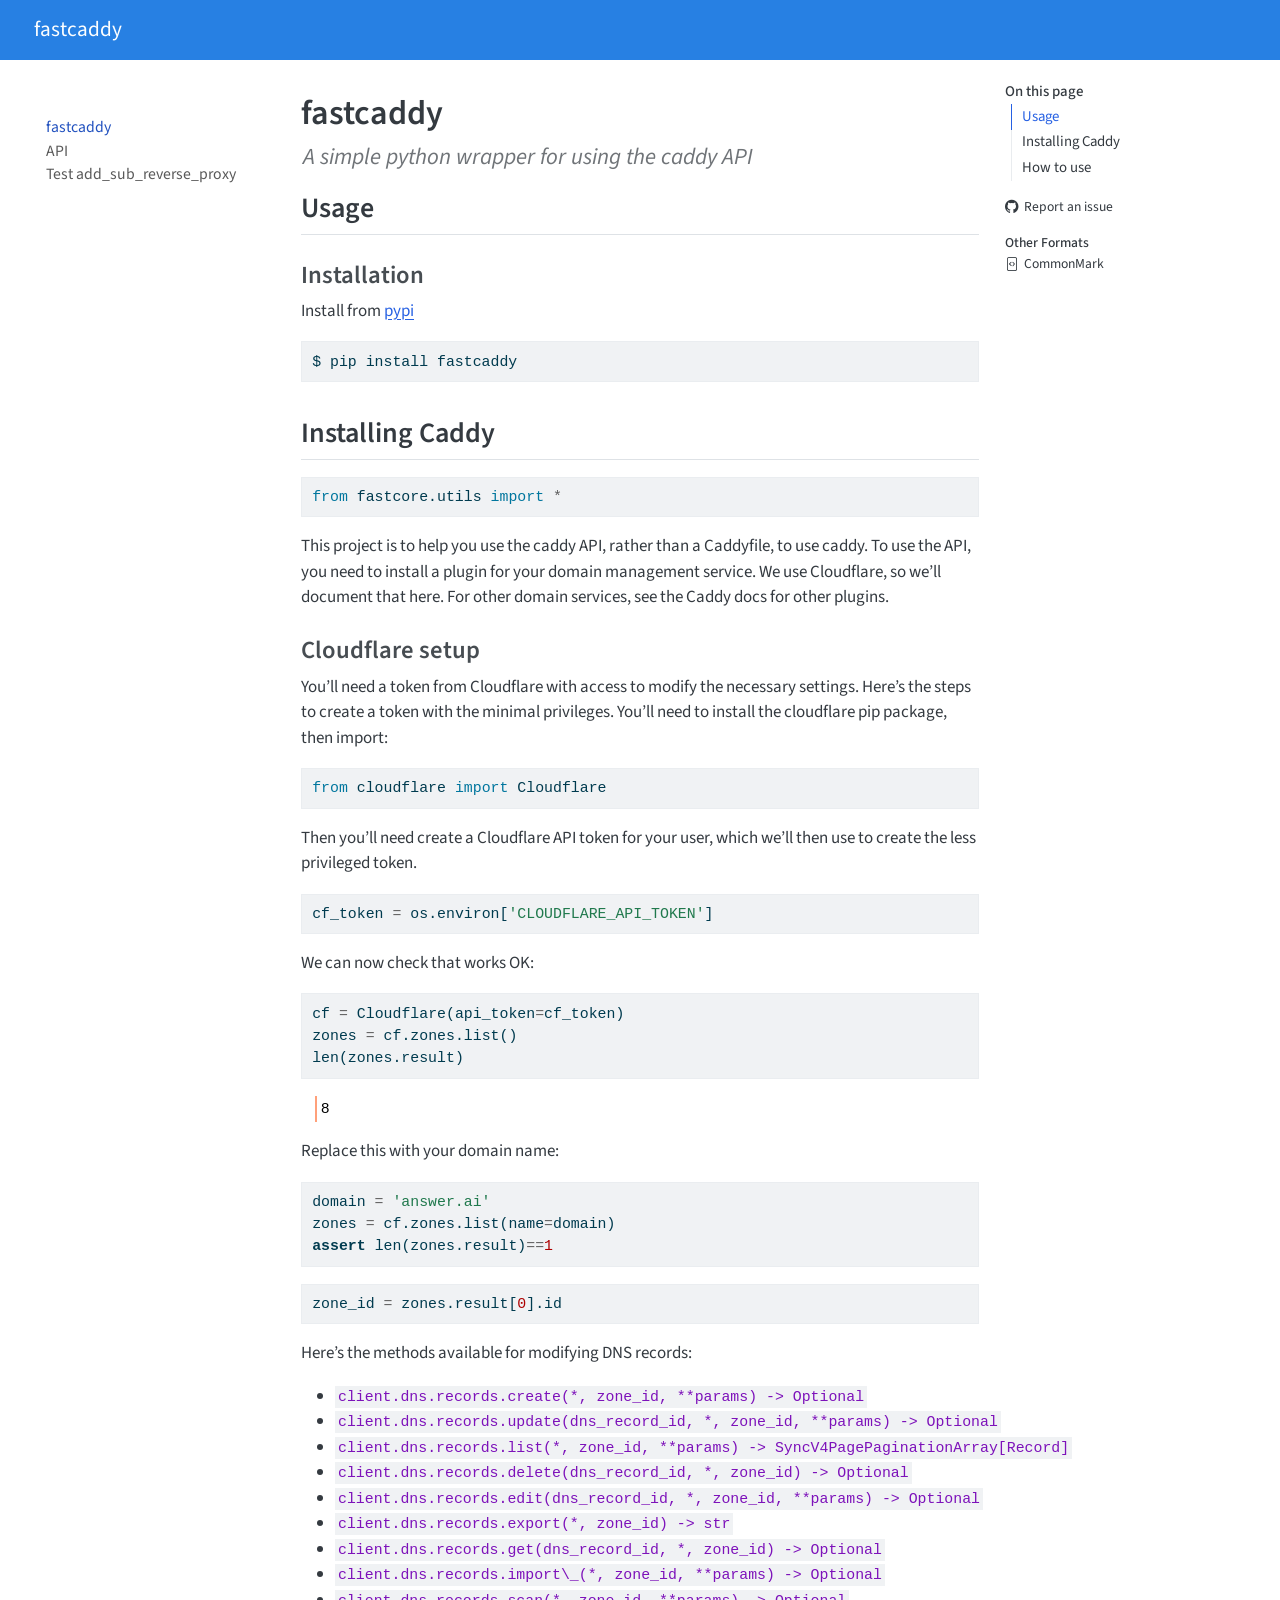
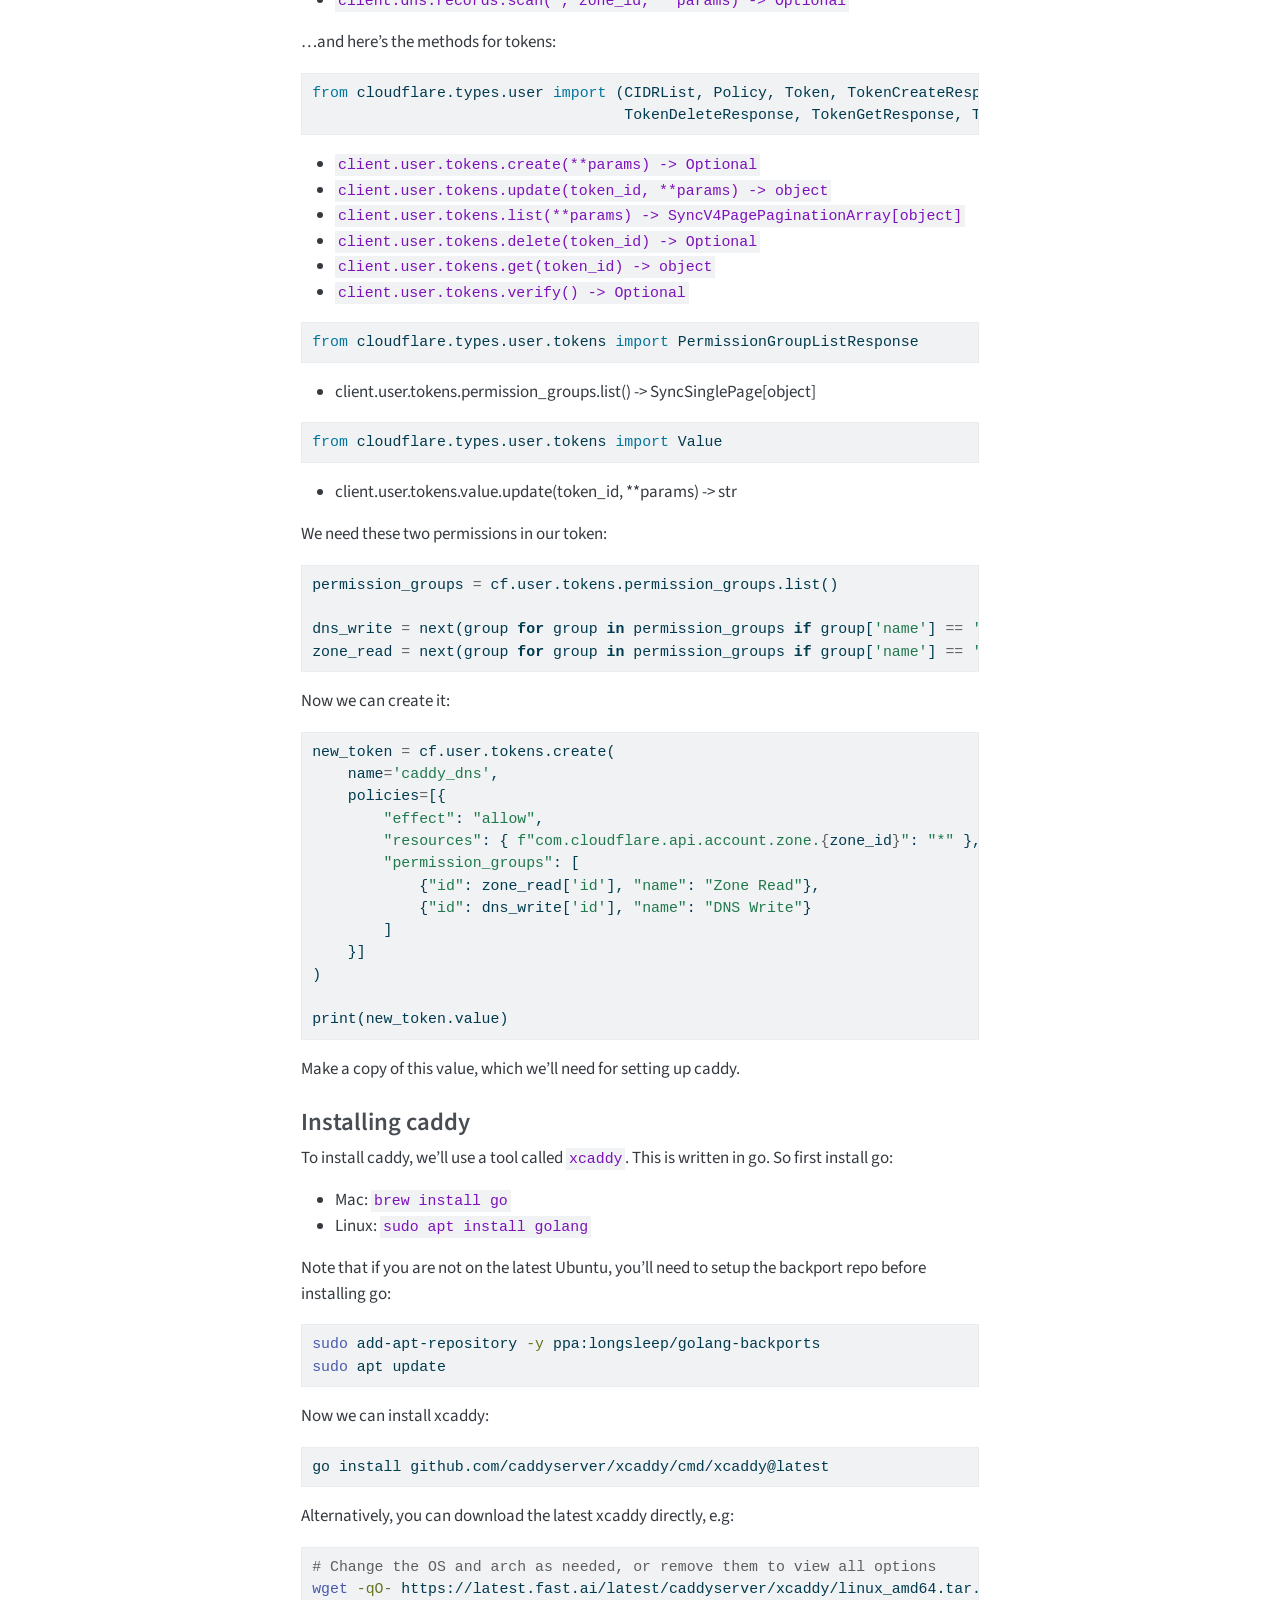
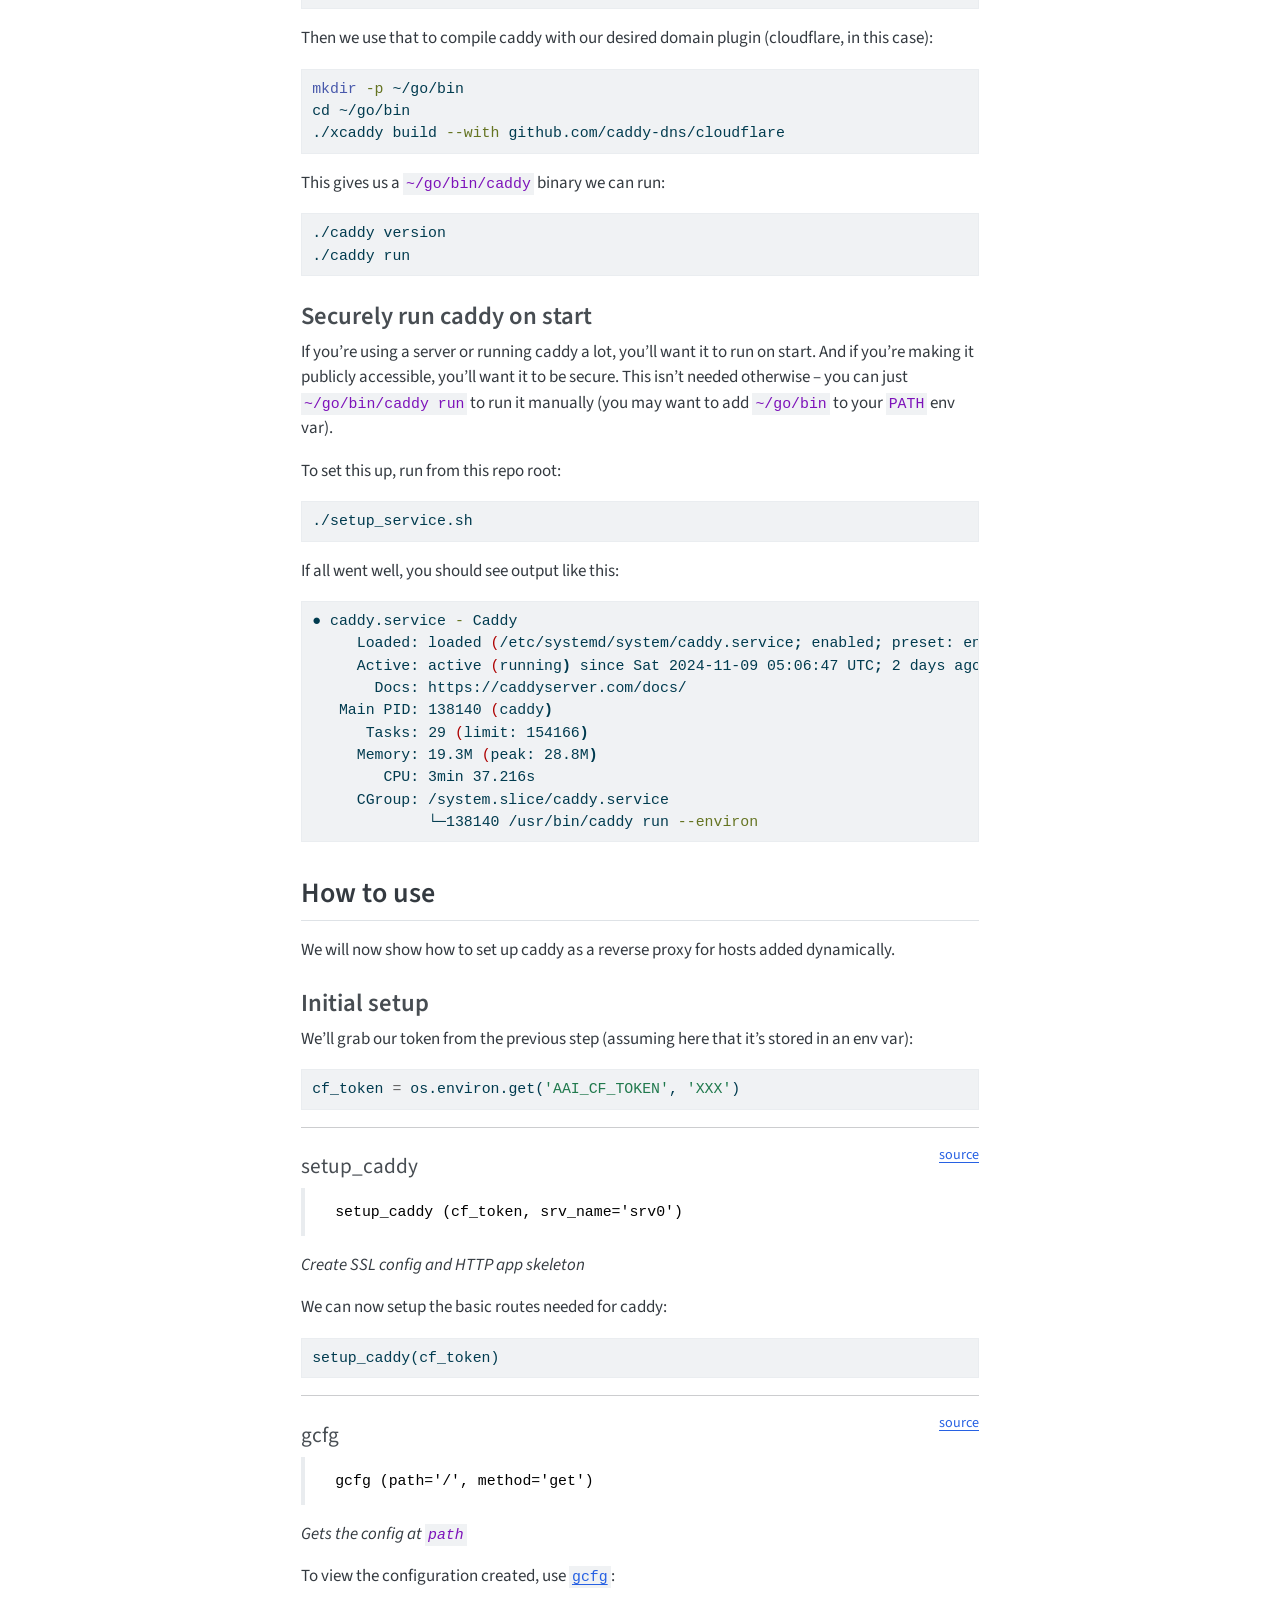
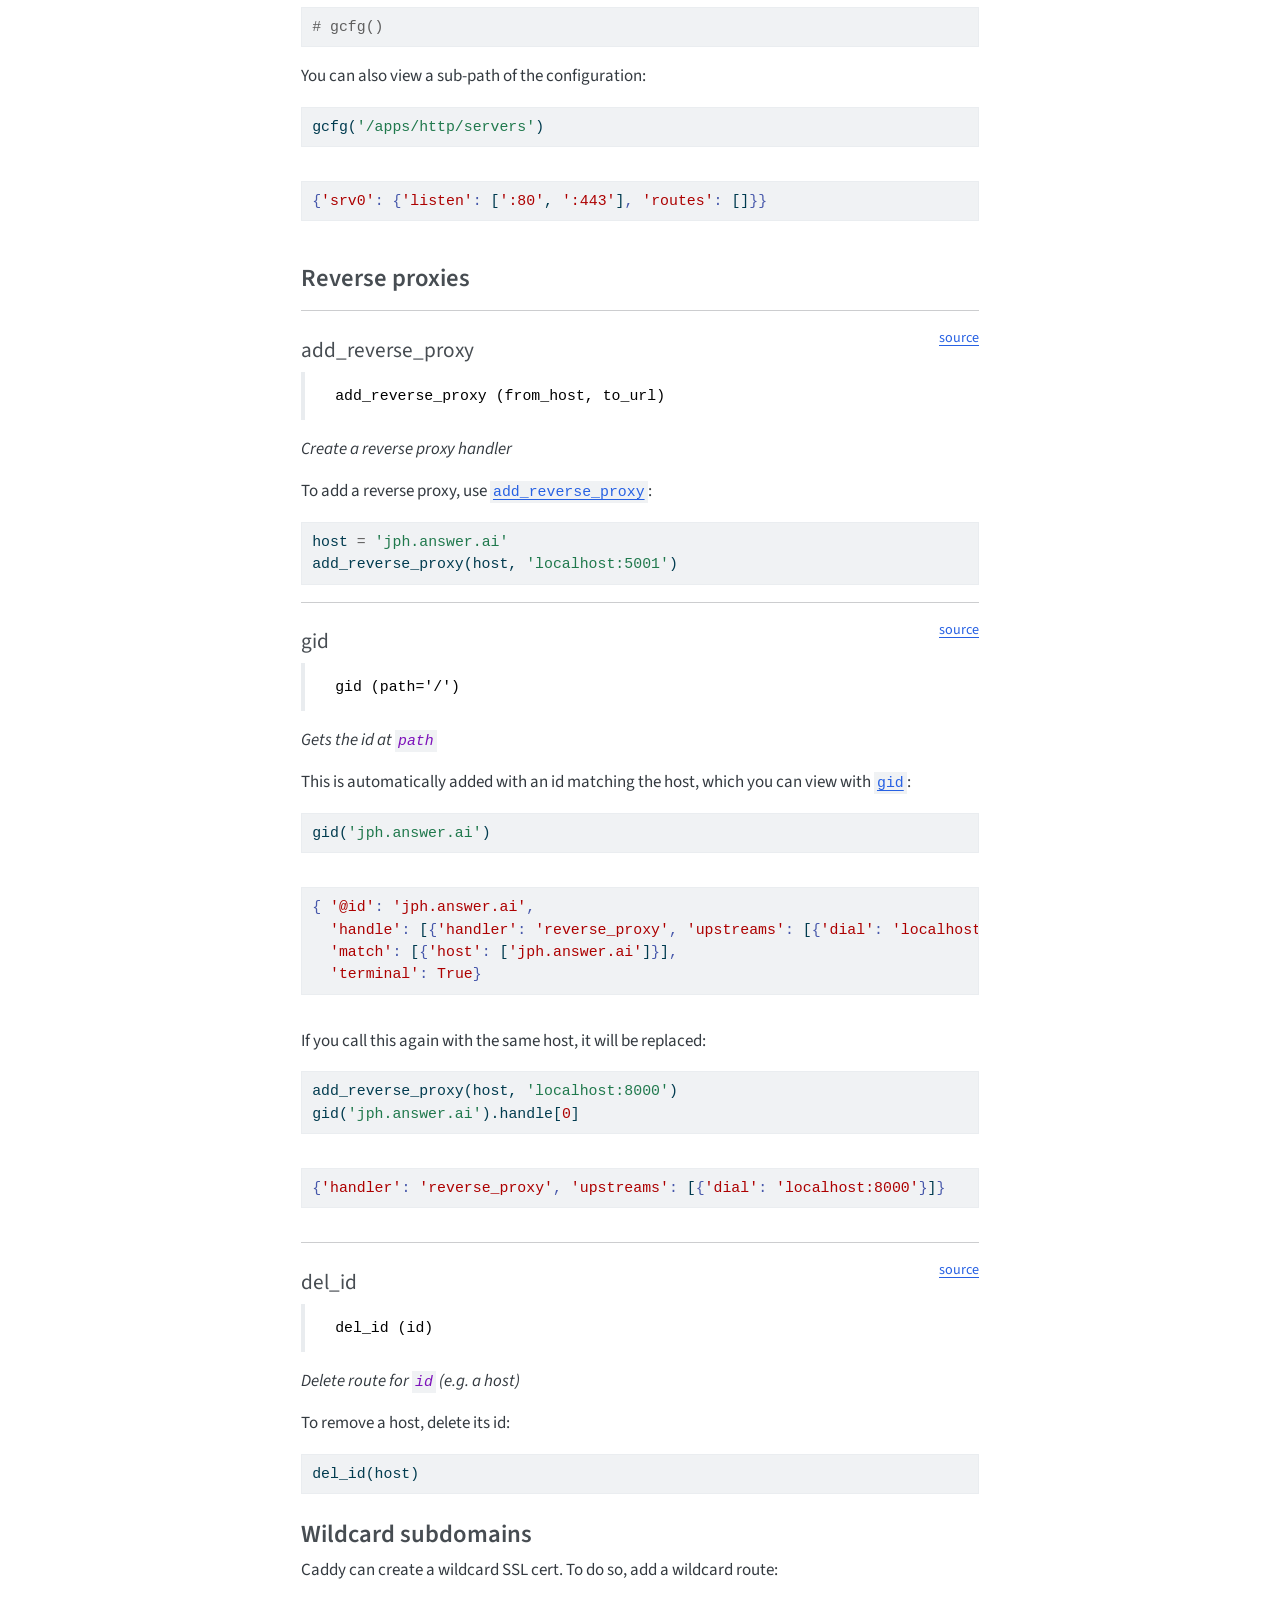
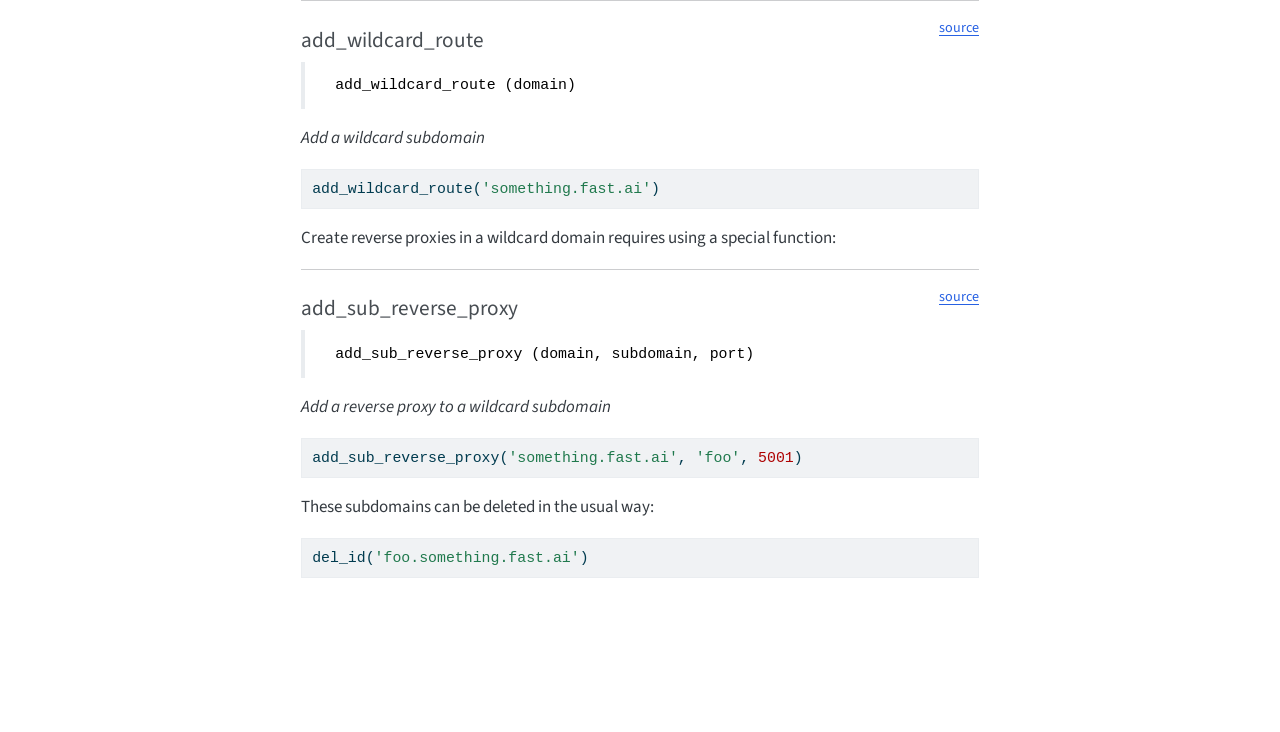
==== commit ddf959cd: "deploy: 60c12a46fed32a926bed649736696a1d2473b35a" ====
--- a/index.html
+++ b/index.html
@@ -2,7 +2,7 @@
 <html xmlns="http://www.w3.org/1999/xhtml" lang="en" xml:lang="en"><head>
 
 <meta charset="utf-8">
-<meta name="generator" content="quarto-1.7.34">
+<meta name="generator" content="quarto-1.8.25">
 
 <meta name="viewport" content="width=device-width, initial-scale=1.0, user-scalable=yes">
 
@@ -68,14 +68,15 @@
 <meta name="quarto:offset" content="./">
 <script src="site_libs/quarto-html/quarto.js" type="module"></script>
 <script src="site_libs/quarto-html/tabsets/tabsets.js" type="module"></script>
+<script src="site_libs/quarto-html/axe/axe-check.js" type="module"></script>
 <script src="site_libs/quarto-html/popper.min.js"></script>
 <script src="site_libs/quarto-html/tippy.umd.min.js"></script>
 <script src="site_libs/quarto-html/anchor.min.js"></script>
 <link href="site_libs/quarto-html/tippy.css" rel="stylesheet">
-<link href="site_libs/quarto-html/quarto-syntax-highlighting-c8ad9e5dbd60b7b70b38521ab19b7da4.css" rel="stylesheet" id="quarto-text-highlighting-styles">
+<link href="site_libs/quarto-html/quarto-syntax-highlighting-7b89279ff1a6dce999919e0e67d4d9ec.css" rel="stylesheet" id="quarto-text-highlighting-styles">
 <script src="site_libs/bootstrap/bootstrap.min.js"></script>
 <link href="site_libs/bootstrap/bootstrap-icons.css" rel="stylesheet">
-<link href="site_libs/bootstrap/bootstrap-ac0578e1f87f273c3fa40b04908a6ea7.min.css" rel="stylesheet" append-hash="true" id="quarto-bootstrap" data-mode="light">
+<link href="site_libs/bootstrap/bootstrap-000f0825b9c55ed21d14970d810c14a9.min.css" rel="stylesheet" append-hash="true" id="quarto-bootstrap" data-mode="light">
 <script id="quarto-search-options" type="application/json">{
   "location": "navbar",
   "copy-button": false,
@@ -121,6 +122,8 @@
     <nav class="navbar navbar-expand-lg " data-bs-theme="dark">
       <div class="navbar-container container-fluid">
       <div class="navbar-brand-container mx-auto">
+    <a href="./index.html" class="navbar-brand navbar-brand-logo">
+    </a>
     <a class="navbar-brand" href="./index.html">
     <span class="navbar-title">fastcaddy</span>
     </a>
@@ -145,6 +148,10 @@
 <div id="quarto-content" class="quarto-container page-columns page-rows-contents page-layout-article page-navbar">
 <!-- sidebar -->
   <nav id="quarto-sidebar" class="sidebar collapse collapse-horizontal quarto-sidebar-collapse-item sidebar-navigation floating overflow-auto">
+    <div class="pt-lg-2 mt-2 text-left sidebar-header">
+      <a href="./index.html" class="sidebar-logo-link">
+      </a>
+      </div>
     <div class="sidebar-menu-container"> 
     <ul class="list-unstyled mt-1">
         <li class="sidebar-item">
@@ -227,42 +234,42 @@
 <section id="installation" class="level3">
 <h3 class="anchored" data-anchor-id="installation">Installation</h3>
 <p>Install from <a href="https://pypi.org/project/fastcaddy/">pypi</a></p>
-<div class="sourceCode" id="cb1"><pre class="sourceCode sh code-with-copy"><code class="sourceCode bash"><span id="cb1-1"><a href="#cb1-1" aria-hidden="true" tabindex="-1"></a><span class="ex">$</span> pip install fastcaddy</span></code><button title="Copy to Clipboard" class="code-copy-button"><i class="bi"></i></button></pre></div>
+<div class="code-copy-outer-scaffold"><div class="sourceCode" id="cb1"><pre class="sourceCode sh code-with-copy"><code class="sourceCode bash"><span id="cb1-1"><a href="#cb1-1" aria-hidden="true" tabindex="-1"></a><span class="ex">$</span> pip install fastcaddy</span></code></pre></div><button title="Copy to Clipboard" class="code-copy-button"><i class="bi"></i></button></div>
 </section>
 </section>
 <section id="installing-caddy" class="level2">
 <h2 class="anchored" data-anchor-id="installing-caddy">Installing Caddy</h2>
 <div id="cell-6" class="cell">
-<div class="sourceCode cell-code" id="cb2"><pre class="sourceCode python code-with-copy"><code class="sourceCode python"><span id="cb2-1"><a href="#cb2-1" aria-hidden="true" tabindex="-1"></a><span class="im">from</span> fastcore.utils <span class="im">import</span> <span class="op">*</span></span></code><button title="Copy to Clipboard" class="code-copy-button"><i class="bi"></i></button></pre></div>
+<div class="code-copy-outer-scaffold"><div class="sourceCode cell-code" id="cb2"><pre class="sourceCode python code-with-copy"><code class="sourceCode python"><span id="cb2-1"><a href="#cb2-1" aria-hidden="true" tabindex="-1"></a><span class="im">from</span> fastcore.utils <span class="im">import</span> <span class="op">*</span></span></code></pre></div><button title="Copy to Clipboard" class="code-copy-button"><i class="bi"></i></button></div>
 </div>
 <p>This project is to help you use the caddy API, rather than a Caddyfile, to use caddy. To use the API, you need to install a plugin for your domain management service. We use Cloudflare, so we’ll document that here. For other domain services, see the Caddy docs for other plugins.</p>
 <section id="cloudflare-setup" class="level3">
 <h3 class="anchored" data-anchor-id="cloudflare-setup">Cloudflare setup</h3>
 <p>You’ll need a token from Cloudflare with access to modify the necessary settings. Here’s the steps to create a token with the minimal privileges. You’ll need to install the cloudflare pip package, then import:</p>
 <div id="cell-10" class="cell">
-<div class="sourceCode cell-code" id="cb3"><pre class="sourceCode python code-with-copy"><code class="sourceCode python"><span id="cb3-1"><a href="#cb3-1" aria-hidden="true" tabindex="-1"></a><span class="im">from</span> cloudflare <span class="im">import</span> Cloudflare</span></code><button title="Copy to Clipboard" class="code-copy-button"><i class="bi"></i></button></pre></div>
+<div class="code-copy-outer-scaffold"><div class="sourceCode cell-code" id="cb3"><pre class="sourceCode python code-with-copy"><code class="sourceCode python"><span id="cb3-1"><a href="#cb3-1" aria-hidden="true" tabindex="-1"></a><span class="im">from</span> cloudflare <span class="im">import</span> Cloudflare</span></code></pre></div><button title="Copy to Clipboard" class="code-copy-button"><i class="bi"></i></button></div>
 </div>
 <p>Then you’ll need create a Cloudflare API token for your user, which we’ll then use to create the less privileged token.</p>
 <div id="cell-12" class="cell">
-<div class="sourceCode cell-code" id="cb4"><pre class="sourceCode python code-with-copy"><code class="sourceCode python"><span id="cb4-1"><a href="#cb4-1" aria-hidden="true" tabindex="-1"></a>cf_token <span class="op">=</span> os.environ[<span class="st">'CLOUDFLARE_API_TOKEN'</span>]</span></code><button title="Copy to Clipboard" class="code-copy-button"><i class="bi"></i></button></pre></div>
+<div class="code-copy-outer-scaffold"><div class="sourceCode cell-code" id="cb4"><pre class="sourceCode python code-with-copy"><code class="sourceCode python"><span id="cb4-1"><a href="#cb4-1" aria-hidden="true" tabindex="-1"></a>cf_token <span class="op">=</span> os.environ[<span class="st">'CLOUDFLARE_API_TOKEN'</span>]</span></code></pre></div><button title="Copy to Clipboard" class="code-copy-button"><i class="bi"></i></button></div>
 </div>
 <p>We can now check that works OK:</p>
 <div id="cell-14" class="cell">
-<div class="sourceCode cell-code" id="cb5"><pre class="sourceCode python code-with-copy"><code class="sourceCode python"><span id="cb5-1"><a href="#cb5-1" aria-hidden="true" tabindex="-1"></a>cf <span class="op">=</span> Cloudflare(api_token<span class="op">=</span>cf_token)</span>
+<div class="code-copy-outer-scaffold"><div class="sourceCode cell-code" id="cb5"><pre class="sourceCode python code-with-copy"><code class="sourceCode python"><span id="cb5-1"><a href="#cb5-1" aria-hidden="true" tabindex="-1"></a>cf <span class="op">=</span> Cloudflare(api_token<span class="op">=</span>cf_token)</span>
 <span id="cb5-2"><a href="#cb5-2" aria-hidden="true" tabindex="-1"></a>zones <span class="op">=</span> cf.zones.<span class="bu">list</span>()</span>
-<span id="cb5-3"><a href="#cb5-3" aria-hidden="true" tabindex="-1"></a><span class="bu">len</span>(zones.result)</span></code><button title="Copy to Clipboard" class="code-copy-button"><i class="bi"></i></button></pre></div>
+<span id="cb5-3"><a href="#cb5-3" aria-hidden="true" tabindex="-1"></a><span class="bu">len</span>(zones.result)</span></code></pre></div><button title="Copy to Clipboard" class="code-copy-button"><i class="bi"></i></button></div>
 <div class="cell-output cell-output-display">
 <pre><code>8</code></pre>
 </div>
 </div>
 <p>Replace this with your domain name:</p>
 <div id="cell-16" class="cell">
-<div class="sourceCode cell-code" id="cb7"><pre class="sourceCode python code-with-copy"><code class="sourceCode python"><span id="cb7-1"><a href="#cb7-1" aria-hidden="true" tabindex="-1"></a>domain <span class="op">=</span> <span class="st">'answer.ai'</span></span>
+<div class="code-copy-outer-scaffold"><div class="sourceCode cell-code" id="cb7"><pre class="sourceCode python code-with-copy"><code class="sourceCode python"><span id="cb7-1"><a href="#cb7-1" aria-hidden="true" tabindex="-1"></a>domain <span class="op">=</span> <span class="st">'answer.ai'</span></span>
 <span id="cb7-2"><a href="#cb7-2" aria-hidden="true" tabindex="-1"></a>zones <span class="op">=</span> cf.zones.<span class="bu">list</span>(name<span class="op">=</span>domain)</span>
-<span id="cb7-3"><a href="#cb7-3" aria-hidden="true" tabindex="-1"></a><span class="cf">assert</span> <span class="bu">len</span>(zones.result)<span class="op">==</span><span class="dv">1</span></span></code><button title="Copy to Clipboard" class="code-copy-button"><i class="bi"></i></button></pre></div>
+<span id="cb7-3"><a href="#cb7-3" aria-hidden="true" tabindex="-1"></a><span class="cf">assert</span> <span class="bu">len</span>(zones.result)<span class="op">==</span><span class="dv">1</span></span></code></pre></div><button title="Copy to Clipboard" class="code-copy-button"><i class="bi"></i></button></div>
 </div>
 <div id="cell-17" class="cell">
-<div class="sourceCode cell-code" id="cb8"><pre class="sourceCode python code-with-copy"><code class="sourceCode python"><span id="cb8-1"><a href="#cb8-1" aria-hidden="true" tabindex="-1"></a>zone_id <span class="op">=</span> zones.result[<span class="dv">0</span>].<span class="bu">id</span></span></code><button title="Copy to Clipboard" class="code-copy-button"><i class="bi"></i></button></pre></div>
+<div class="code-copy-outer-scaffold"><div class="sourceCode cell-code" id="cb8"><pre class="sourceCode python code-with-copy"><code class="sourceCode python"><span id="cb8-1"><a href="#cb8-1" aria-hidden="true" tabindex="-1"></a>zone_id <span class="op">=</span> zones.result[<span class="dv">0</span>].<span class="bu">id</span></span></code></pre></div><button title="Copy to Clipboard" class="code-copy-button"><i class="bi"></i></button></div>
 </div>
 <p>Here’s the methods available for modifying DNS records:</p>
 <ul>
@@ -277,8 +284,8 @@
 <li><code>client.dns.records.scan(*, zone_id, **params) -&gt; Optional</code></li>
 </ul>
 <p>…and here’s the methods for tokens:</p>
-<div class="sourceCode" id="cb9"><pre class="sourceCode python code-with-copy"><code class="sourceCode python"><span id="cb9-1"><a href="#cb9-1" aria-hidden="true" tabindex="-1"></a><span class="im">from</span> cloudflare.types.user <span class="im">import</span> (CIDRList, Policy, Token, TokenCreateResponse, TokenUpdateResponse, TokenListResponse,</span>
-<span id="cb9-2"><a href="#cb9-2" aria-hidden="true" tabindex="-1"></a>                                   TokenDeleteResponse, TokenGetResponse, TokenVerifyResponse)</span></code><button title="Copy to Clipboard" class="code-copy-button"><i class="bi"></i></button></pre></div>
+<div class="code-copy-outer-scaffold"><div class="sourceCode" id="cb9"><pre class="sourceCode python code-with-copy"><code class="sourceCode python"><span id="cb9-1"><a href="#cb9-1" aria-hidden="true" tabindex="-1"></a><span class="im">from</span> cloudflare.types.user <span class="im">import</span> (CIDRList, Policy, Token, TokenCreateResponse, TokenUpdateResponse, TokenListResponse,</span>
+<span id="cb9-2"><a href="#cb9-2" aria-hidden="true" tabindex="-1"></a>                                   TokenDeleteResponse, TokenGetResponse, TokenVerifyResponse)</span></code></pre></div><button title="Copy to Clipboard" class="code-copy-button"><i class="bi"></i></button></div>
 <ul>
 <li><code>client.user.tokens.create(**params) -&gt; Optional</code></li>
 <li><code>client.user.tokens.update(token_id, **params) -&gt; object</code></li>
@@ -287,23 +294,23 @@
 <li><code>client.user.tokens.get(token_id) -&gt; object</code></li>
 <li><code>client.user.tokens.verify() -&gt; Optional</code></li>
 </ul>
-<div class="sourceCode" id="cb10"><pre class="sourceCode python code-with-copy"><code class="sourceCode python"><span id="cb10-1"><a href="#cb10-1" aria-hidden="true" tabindex="-1"></a><span class="im">from</span> cloudflare.types.user.tokens <span class="im">import</span> PermissionGroupListResponse</span></code><button title="Copy to Clipboard" class="code-copy-button"><i class="bi"></i></button></pre></div>
+<div class="code-copy-outer-scaffold"><div class="sourceCode" id="cb10"><pre class="sourceCode python code-with-copy"><code class="sourceCode python"><span id="cb10-1"><a href="#cb10-1" aria-hidden="true" tabindex="-1"></a><span class="im">from</span> cloudflare.types.user.tokens <span class="im">import</span> PermissionGroupListResponse</span></code></pre></div><button title="Copy to Clipboard" class="code-copy-button"><i class="bi"></i></button></div>
 <ul>
 <li>client.user.tokens.permission_groups.list() -&gt; SyncSinglePage[object]</li>
 </ul>
-<div class="sourceCode" id="cb11"><pre class="sourceCode python code-with-copy"><code class="sourceCode python"><span id="cb11-1"><a href="#cb11-1" aria-hidden="true" tabindex="-1"></a><span class="im">from</span> cloudflare.types.user.tokens <span class="im">import</span> Value</span></code><button title="Copy to Clipboard" class="code-copy-button"><i class="bi"></i></button></pre></div>
+<div class="code-copy-outer-scaffold"><div class="sourceCode" id="cb11"><pre class="sourceCode python code-with-copy"><code class="sourceCode python"><span id="cb11-1"><a href="#cb11-1" aria-hidden="true" tabindex="-1"></a><span class="im">from</span> cloudflare.types.user.tokens <span class="im">import</span> Value</span></code></pre></div><button title="Copy to Clipboard" class="code-copy-button"><i class="bi"></i></button></div>
 <ul>
 <li>client.user.tokens.value.update(token_id, **params) -&gt; str</li>
 </ul>
 <p>We need these two permissions in our token:</p>
 <div id="cell-21" class="cell">
-<div class="sourceCode cell-code" id="cb12"><pre class="sourceCode python code-with-copy"><code class="sourceCode python"><span id="cb12-1"><a href="#cb12-1" aria-hidden="true" tabindex="-1"></a>permission_groups <span class="op">=</span> cf.user.tokens.permission_groups.<span class="bu">list</span>()</span>
+<div class="code-copy-outer-scaffold"><div class="sourceCode cell-code" id="cb12"><pre class="sourceCode python code-with-copy"><code class="sourceCode python"><span id="cb12-1"><a href="#cb12-1" aria-hidden="true" tabindex="-1"></a>permission_groups <span class="op">=</span> cf.user.tokens.permission_groups.<span class="bu">list</span>()</span>
 <span id="cb12-2"><a href="#cb12-2" aria-hidden="true" tabindex="-1"></a></span>
 <span id="cb12-3"><a href="#cb12-3" aria-hidden="true" tabindex="-1"></a>dns_write <span class="op">=</span> <span class="bu">next</span>(group <span class="cf">for</span> group <span class="kw">in</span> permission_groups <span class="cf">if</span> group[<span class="st">'name'</span>] <span class="op">==</span> <span class="st">'DNS Write'</span>)</span>
-<span id="cb12-4"><a href="#cb12-4" aria-hidden="true" tabindex="-1"></a>zone_read <span class="op">=</span> <span class="bu">next</span>(group <span class="cf">for</span> group <span class="kw">in</span> permission_groups <span class="cf">if</span> group[<span class="st">'name'</span>] <span class="op">==</span> <span class="st">'Zone Read'</span>)</span></code><button title="Copy to Clipboard" class="code-copy-button"><i class="bi"></i></button></pre></div>
+<span id="cb12-4"><a href="#cb12-4" aria-hidden="true" tabindex="-1"></a>zone_read <span class="op">=</span> <span class="bu">next</span>(group <span class="cf">for</span> group <span class="kw">in</span> permission_groups <span class="cf">if</span> group[<span class="st">'name'</span>] <span class="op">==</span> <span class="st">'Zone Read'</span>)</span></code></pre></div><button title="Copy to Clipboard" class="code-copy-button"><i class="bi"></i></button></div>
 </div>
 <p>Now we can create it:</p>
-<div class="sourceCode" id="cb13"><pre class="sourceCode python code-with-copy"><code class="sourceCode python"><span id="cb13-1"><a href="#cb13-1" aria-hidden="true" tabindex="-1"></a>new_token <span class="op">=</span> cf.user.tokens.create(</span>
+<div class="code-copy-outer-scaffold"><div class="sourceCode" id="cb13"><pre class="sourceCode python code-with-copy"><code class="sourceCode python"><span id="cb13-1"><a href="#cb13-1" aria-hidden="true" tabindex="-1"></a>new_token <span class="op">=</span> cf.user.tokens.create(</span>
 <span id="cb13-2"><a href="#cb13-2" aria-hidden="true" tabindex="-1"></a>    name<span class="op">=</span><span class="st">'caddy_dns'</span>,</span>
 <span id="cb13-3"><a href="#cb13-3" aria-hidden="true" tabindex="-1"></a>    policies<span class="op">=</span>[{</span>
 <span id="cb13-4"><a href="#cb13-4" aria-hidden="true" tabindex="-1"></a>        <span class="st">"effect"</span>: <span class="st">"allow"</span>,</span>
@@ -315,7 +322,7 @@
 <span id="cb13-10"><a href="#cb13-10" aria-hidden="true" tabindex="-1"></a>    }]</span>
 <span id="cb13-11"><a href="#cb13-11" aria-hidden="true" tabindex="-1"></a>)</span>
 <span id="cb13-12"><a href="#cb13-12" aria-hidden="true" tabindex="-1"></a></span>
-<span id="cb13-13"><a href="#cb13-13" aria-hidden="true" tabindex="-1"></a><span class="bu">print</span>(new_token.value)</span></code><button title="Copy to Clipboard" class="code-copy-button"><i class="bi"></i></button></pre></div>
+<span id="cb13-13"><a href="#cb13-13" aria-hidden="true" tabindex="-1"></a><span class="bu">print</span>(new_token.value)</span></code></pre></div><button title="Copy to Clipboard" class="code-copy-button"><i class="bi"></i></button></div>
 <p>Make a copy of this value, which we’ll need for setting up caddy.</p>
 </section>
 <section id="installing-caddy-1" class="level3">
@@ -326,28 +333,28 @@
 <li>Linux: <code>sudo apt install golang</code></li>
 </ul>
 <p>Note that if you are not on the latest Ubuntu, you’ll need to setup the backport repo before installing go:</p>
-<div class="sourceCode" id="cb14"><pre class="sourceCode sh code-with-copy"><code class="sourceCode bash"><span id="cb14-1"><a href="#cb14-1" aria-hidden="true" tabindex="-1"></a><span class="fu">sudo</span> add-apt-repository <span class="at">-y</span> ppa:longsleep/golang-backports</span>
-<span id="cb14-2"><a href="#cb14-2" aria-hidden="true" tabindex="-1"></a><span class="fu">sudo</span> apt update</span></code><button title="Copy to Clipboard" class="code-copy-button"><i class="bi"></i></button></pre></div>
+<div class="code-copy-outer-scaffold"><div class="sourceCode" id="cb14"><pre class="sourceCode sh code-with-copy"><code class="sourceCode bash"><span id="cb14-1"><a href="#cb14-1" aria-hidden="true" tabindex="-1"></a><span class="fu">sudo</span> add-apt-repository <span class="at">-y</span> ppa:longsleep/golang-backports</span>
+<span id="cb14-2"><a href="#cb14-2" aria-hidden="true" tabindex="-1"></a><span class="fu">sudo</span> apt update</span></code></pre></div><button title="Copy to Clipboard" class="code-copy-button"><i class="bi"></i></button></div>
 <p>Now we can install xcaddy:</p>
-<div class="sourceCode" id="cb15"><pre class="sourceCode sh code-with-copy"><code class="sourceCode bash"><span id="cb15-1"><a href="#cb15-1" aria-hidden="true" tabindex="-1"></a><span class="ex">go</span> install github.com/caddyserver/xcaddy/cmd/xcaddy@latest</span></code><button title="Copy to Clipboard" class="code-copy-button"><i class="bi"></i></button></pre></div>
+<div class="code-copy-outer-scaffold"><div class="sourceCode" id="cb15"><pre class="sourceCode sh code-with-copy"><code class="sourceCode bash"><span id="cb15-1"><a href="#cb15-1" aria-hidden="true" tabindex="-1"></a><span class="ex">go</span> install github.com/caddyserver/xcaddy/cmd/xcaddy@latest</span></code></pre></div><button title="Copy to Clipboard" class="code-copy-button"><i class="bi"></i></button></div>
 <p>Alternatively, you can download the latest xcaddy directly, e.g:</p>
-<div class="sourceCode" id="cb16"><pre class="sourceCode sh code-with-copy"><code class="sourceCode bash"><span id="cb16-1"><a href="#cb16-1" aria-hidden="true" tabindex="-1"></a><span class="co"># Change the OS and arch as needed, or remove them to view all options</span></span>
-<span id="cb16-2"><a href="#cb16-2" aria-hidden="true" tabindex="-1"></a><span class="fu">wget</span> <span class="at">-qO-</span> https://latest.fast.ai/latest/caddyserver/xcaddy/linux_amd64.tar.gz</span></code><button title="Copy to Clipboard" class="code-copy-button"><i class="bi"></i></button></pre></div>
+<div class="code-copy-outer-scaffold"><div class="sourceCode" id="cb16"><pre class="sourceCode sh code-with-copy"><code class="sourceCode bash"><span id="cb16-1"><a href="#cb16-1" aria-hidden="true" tabindex="-1"></a><span class="co"># Change the OS and arch as needed, or remove them to view all options</span></span>
+<span id="cb16-2"><a href="#cb16-2" aria-hidden="true" tabindex="-1"></a><span class="fu">wget</span> <span class="at">-qO-</span> https://latest.fast.ai/latest/caddyserver/xcaddy/linux_amd64.tar.gz</span></code></pre></div><button title="Copy to Clipboard" class="code-copy-button"><i class="bi"></i></button></div>
 <p>Then we use that to compile caddy with our desired domain plugin (cloudflare, in this case):</p>
-<div class="sourceCode" id="cb17"><pre class="sourceCode sh code-with-copy"><code class="sourceCode bash"><span id="cb17-1"><a href="#cb17-1" aria-hidden="true" tabindex="-1"></a><span class="fu">mkdir</span> <span class="at">-p</span> ~/go/bin</span>
+<div class="code-copy-outer-scaffold"><div class="sourceCode" id="cb17"><pre class="sourceCode sh code-with-copy"><code class="sourceCode bash"><span id="cb17-1"><a href="#cb17-1" aria-hidden="true" tabindex="-1"></a><span class="fu">mkdir</span> <span class="at">-p</span> ~/go/bin</span>
 <span id="cb17-2"><a href="#cb17-2" aria-hidden="true" tabindex="-1"></a><span class="bu">cd</span> ~/go/bin</span>
-<span id="cb17-3"><a href="#cb17-3" aria-hidden="true" tabindex="-1"></a><span class="ex">./xcaddy</span> build <span class="at">--with</span> github.com/caddy-dns/cloudflare</span></code><button title="Copy to Clipboard" class="code-copy-button"><i class="bi"></i></button></pre></div>
+<span id="cb17-3"><a href="#cb17-3" aria-hidden="true" tabindex="-1"></a><span class="ex">./xcaddy</span> build <span class="at">--with</span> github.com/caddy-dns/cloudflare</span></code></pre></div><button title="Copy to Clipboard" class="code-copy-button"><i class="bi"></i></button></div>
 <p>This gives us a <code>~/go/bin/caddy</code> binary we can run:</p>
-<div class="sourceCode" id="cb18"><pre class="sourceCode sh code-with-copy"><code class="sourceCode bash"><span id="cb18-1"><a href="#cb18-1" aria-hidden="true" tabindex="-1"></a><span class="ex">./caddy</span> version</span>
-<span id="cb18-2"><a href="#cb18-2" aria-hidden="true" tabindex="-1"></a><span class="ex">./caddy</span> run</span></code><button title="Copy to Clipboard" class="code-copy-button"><i class="bi"></i></button></pre></div>
+<div class="code-copy-outer-scaffold"><div class="sourceCode" id="cb18"><pre class="sourceCode sh code-with-copy"><code class="sourceCode bash"><span id="cb18-1"><a href="#cb18-1" aria-hidden="true" tabindex="-1"></a><span class="ex">./caddy</span> version</span>
+<span id="cb18-2"><a href="#cb18-2" aria-hidden="true" tabindex="-1"></a><span class="ex">./caddy</span> run</span></code></pre></div><button title="Copy to Clipboard" class="code-copy-button"><i class="bi"></i></button></div>
 </section>
 <section id="securely-run-caddy-on-start" class="level3">
 <h3 class="anchored" data-anchor-id="securely-run-caddy-on-start">Securely run caddy on start</h3>
 <p>If you’re using a server or running caddy a lot, you’ll want it to run on start. And if you’re making it publicly accessible, you’ll want it to be secure. This isn’t needed otherwise – you can just <code>~/go/bin/caddy run</code> to run it manually (you may want to add <code>~/go/bin</code> to your <code>PATH</code> env var).</p>
 <p>To set this up, run from this repo root:</p>
-<div class="sourceCode" id="cb19"><pre class="sourceCode sh code-with-copy"><code class="sourceCode bash"><span id="cb19-1"><a href="#cb19-1" aria-hidden="true" tabindex="-1"></a><span class="ex">./setup_service.sh</span></span></code><button title="Copy to Clipboard" class="code-copy-button"><i class="bi"></i></button></pre></div>
+<div class="code-copy-outer-scaffold"><div class="sourceCode" id="cb19"><pre class="sourceCode sh code-with-copy"><code class="sourceCode bash"><span id="cb19-1"><a href="#cb19-1" aria-hidden="true" tabindex="-1"></a><span class="ex">./setup_service.sh</span></span></code></pre></div><button title="Copy to Clipboard" class="code-copy-button"><i class="bi"></i></button></div>
 <p>If all went well, you should see output like this:</p>
-<div class="sourceCode" id="cb20"><pre class="sourceCode sh code-with-copy"><code class="sourceCode bash"><span id="cb20-1"><a href="#cb20-1" aria-hidden="true" tabindex="-1"></a><span class="ex">●</span> caddy.service <span class="at">-</span> Caddy</span>
+<div class="code-copy-outer-scaffold"><div class="sourceCode" id="cb20"><pre class="sourceCode sh code-with-copy"><code class="sourceCode bash"><span id="cb20-1"><a href="#cb20-1" aria-hidden="true" tabindex="-1"></a><span class="ex">●</span> caddy.service <span class="at">-</span> Caddy</span>
 <span id="cb20-2"><a href="#cb20-2" aria-hidden="true" tabindex="-1"></a>     <span class="ex">Loaded:</span> loaded <span class="er">(</span><span class="ex">/etc/systemd/system/caddy.service</span><span class="kw">;</span> <span class="ex">enabled</span><span class="kw">;</span> <span class="ex">preset:</span> enabled<span class="kw">)</span></span>
 <span id="cb20-3"><a href="#cb20-3" aria-hidden="true" tabindex="-1"></a>     <span class="ex">Active:</span> active <span class="er">(</span><span class="ex">running</span><span class="kw">)</span> <span class="ex">since</span> Sat 2024-11-09 05:06:47 UTC<span class="kw">;</span> <span class="ex">2</span> days ago</span>
 <span id="cb20-4"><a href="#cb20-4" aria-hidden="true" tabindex="-1"></a>       <span class="ex">Docs:</span> https://caddyserver.com/docs/</span>
@@ -356,7 +363,7 @@
 <span id="cb20-7"><a href="#cb20-7" aria-hidden="true" tabindex="-1"></a>     <span class="ex">Memory:</span> 19.3M <span class="er">(</span><span class="ex">peak:</span> 28.8M<span class="kw">)</span></span>
 <span id="cb20-8"><a href="#cb20-8" aria-hidden="true" tabindex="-1"></a>        <span class="ex">CPU:</span> 3min 37.216s</span>
 <span id="cb20-9"><a href="#cb20-9" aria-hidden="true" tabindex="-1"></a>     <span class="ex">CGroup:</span> /system.slice/caddy.service</span>
-<span id="cb20-10"><a href="#cb20-10" aria-hidden="true" tabindex="-1"></a>             <span class="ex">└─138140</span> /usr/bin/caddy run <span class="at">--environ</span></span></code><button title="Copy to Clipboard" class="code-copy-button"><i class="bi"></i></button></pre></div>
+<span id="cb20-10"><a href="#cb20-10" aria-hidden="true" tabindex="-1"></a>             <span class="ex">└─138140</span> /usr/bin/caddy run <span class="at">--environ</span></span></code></pre></div><button title="Copy to Clipboard" class="code-copy-button"><i class="bi"></i></button></div>
 </section>
 </section>
 <section id="how-to-use" class="level2">
@@ -366,7 +373,7 @@
 <h3 class="anchored" data-anchor-id="initial-setup">Initial setup</h3>
 <p>We’ll grab our token from the previous step (assuming here that it’s stored in an env var):</p>
 <div id="cell-32" class="cell">
-<div class="sourceCode cell-code" id="cb21"><pre class="sourceCode python code-with-copy"><code class="sourceCode python"><span id="cb21-1"><a href="#cb21-1" aria-hidden="true" tabindex="-1"></a>cf_token <span class="op">=</span> os.environ.get(<span class="st">'AAI_CF_TOKEN'</span>, <span class="st">'XXX'</span>)</span></code><button title="Copy to Clipboard" class="code-copy-button"><i class="bi"></i></button></pre></div>
+<div class="code-copy-outer-scaffold"><div class="sourceCode cell-code" id="cb21"><pre class="sourceCode python code-with-copy"><code class="sourceCode python"><span id="cb21-1"><a href="#cb21-1" aria-hidden="true" tabindex="-1"></a>cf_token <span class="op">=</span> os.environ.get(<span class="st">'AAI_CF_TOKEN'</span>, <span class="st">'XXX'</span>)</span></code></pre></div><button title="Copy to Clipboard" class="code-copy-button"><i class="bi"></i></button></div>
 </div>
 <hr>
 <p><a href="https://github.com/AnswerDotAI/fastcaddy/blob/main/fastcaddy/core.py#LNone" target="_blank" style="float:right; font-size:smaller">source</a></p>
@@ -378,7 +385,7 @@
 <p><em>Create SSL config and HTTP app skeleton</em></p>
 <p>We can now setup the basic routes needed for caddy:</p>
 <div id="cell-35" class="cell">
-<div class="sourceCode cell-code" id="cb23"><pre class="sourceCode python code-with-copy"><code class="sourceCode python"><span id="cb23-1"><a href="#cb23-1" aria-hidden="true" tabindex="-1"></a>setup_caddy(cf_token)</span></code><button title="Copy to Clipboard" class="code-copy-button"><i class="bi"></i></button></pre></div>
+<div class="code-copy-outer-scaffold"><div class="sourceCode cell-code" id="cb23"><pre class="sourceCode python code-with-copy"><code class="sourceCode python"><span id="cb23-1"><a href="#cb23-1" aria-hidden="true" tabindex="-1"></a>setup_caddy(cf_token)</span></code></pre></div><button title="Copy to Clipboard" class="code-copy-button"><i class="bi"></i></button></div>
 </div>
 <hr>
 <p><a href="https://github.com/AnswerDotAI/fastcaddy/blob/main/fastcaddy/core.py#LNone" target="_blank" style="float:right; font-size:smaller">source</a></p>
@@ -391,13 +398,13 @@
 <p><em>Gets the config at <code>path</code></em></p>
 <p>To view the configuration created, use <a href="https://AnswerDotAI.github.io/fastcaddy/core.html#gcfg"><code>gcfg</code></a>:</p>
 <div id="cell-38" class="cell">
-<div class="sourceCode cell-code" id="cb25"><pre class="sourceCode python code-with-copy"><code class="sourceCode python"><span id="cb25-1"><a href="#cb25-1" aria-hidden="true" tabindex="-1"></a><span class="co"># gcfg()</span></span></code><button title="Copy to Clipboard" class="code-copy-button"><i class="bi"></i></button></pre></div>
+<div class="code-copy-outer-scaffold"><div class="sourceCode cell-code" id="cb25"><pre class="sourceCode python code-with-copy"><code class="sourceCode python"><span id="cb25-1"><a href="#cb25-1" aria-hidden="true" tabindex="-1"></a><span class="co"># gcfg()</span></span></code></pre></div><button title="Copy to Clipboard" class="code-copy-button"><i class="bi"></i></button></div>
 </div>
 <p>You can also view a sub-path of the configuration:</p>
 <div id="cell-40" class="cell">
-<div class="sourceCode cell-code" id="cb26"><pre class="sourceCode python code-with-copy"><code class="sourceCode python"><span id="cb26-1"><a href="#cb26-1" aria-hidden="true" tabindex="-1"></a>gcfg(<span class="st">'/apps/http/servers'</span>)</span></code><button title="Copy to Clipboard" class="code-copy-button"><i class="bi"></i></button></pre></div>
+<div class="code-copy-outer-scaffold"><div class="sourceCode cell-code" id="cb26"><pre class="sourceCode python code-with-copy"><code class="sourceCode python"><span id="cb26-1"><a href="#cb26-1" aria-hidden="true" tabindex="-1"></a>gcfg(<span class="st">'/apps/http/servers'</span>)</span></code></pre></div><button title="Copy to Clipboard" class="code-copy-button"><i class="bi"></i></button></div>
 <div class="cell-output cell-output-display cell-output-markdown">
-<div class="sourceCode" id="cb27"><pre class="sourceCode json code-with-copy"><code class="sourceCode json"><span id="cb27-1"><a href="#cb27-1" aria-hidden="true" tabindex="-1"></a><span class="fu">{</span><span class="er">'srv0'</span><span class="fu">:</span> <span class="fu">{</span><span class="er">'listen'</span><span class="fu">:</span> <span class="ot">[</span><span class="er">':</span><span class="dv">80</span><span class="er">'</span><span class="ot">,</span> <span class="er">':</span><span class="dv">443</span><span class="er">'</span><span class="ot">]</span><span class="fu">,</span> <span class="er">'routes'</span><span class="fu">:</span> <span class="ot">[]</span><span class="fu">}}</span></span></code><button title="Copy to Clipboard" class="code-copy-button"><i class="bi"></i></button></pre></div>
+<div class="code-copy-outer-scaffold"><div class="sourceCode" id="cb27"><pre class="sourceCode json code-with-copy"><code class="sourceCode json"><span id="cb27-1"><a href="#cb27-1" aria-hidden="true" tabindex="-1"></a><span class="fu">{</span><span class="er">'srv0'</span><span class="fu">:</span> <span class="fu">{</span><span class="er">'listen'</span><span class="fu">:</span> <span class="ot">[</span><span class="er">':</span><span class="dv">80</span><span class="er">'</span><span class="ot">,</span> <span class="er">':</span><span class="dv">443</span><span class="er">'</span><span class="ot">]</span><span class="fu">,</span> <span class="er">'routes'</span><span class="fu">:</span> <span class="ot">[]</span><span class="fu">}}</span></span></code></pre></div><button title="Copy to Clipboard" class="code-copy-button"><i class="bi"></i></button></div>
 </div>
 </div>
 </section>
@@ -414,8 +421,8 @@
 <p><em>Create a reverse proxy handler</em></p>
 <p>To add a reverse proxy, use <a href="https://AnswerDotAI.github.io/fastcaddy/core.html#add_reverse_proxy"><code>add_reverse_proxy</code></a>:</p>
 <div id="cell-44" class="cell">
-<div class="sourceCode cell-code" id="cb29"><pre class="sourceCode python code-with-copy"><code class="sourceCode python"><span id="cb29-1"><a href="#cb29-1" aria-hidden="true" tabindex="-1"></a>host <span class="op">=</span> <span class="st">'jph.answer.ai'</span></span>
-<span id="cb29-2"><a href="#cb29-2" aria-hidden="true" tabindex="-1"></a>add_reverse_proxy(host, <span class="st">'localhost:5001'</span>)</span></code><button title="Copy to Clipboard" class="code-copy-button"><i class="bi"></i></button></pre></div>
+<div class="code-copy-outer-scaffold"><div class="sourceCode cell-code" id="cb29"><pre class="sourceCode python code-with-copy"><code class="sourceCode python"><span id="cb29-1"><a href="#cb29-1" aria-hidden="true" tabindex="-1"></a>host <span class="op">=</span> <span class="st">'jph.answer.ai'</span></span>
+<span id="cb29-2"><a href="#cb29-2" aria-hidden="true" tabindex="-1"></a>add_reverse_proxy(host, <span class="st">'localhost:5001'</span>)</span></code></pre></div><button title="Copy to Clipboard" class="code-copy-button"><i class="bi"></i></button></div>
 </div>
 <hr>
 <p><a href="https://github.com/AnswerDotAI/fastcaddy/blob/main/fastcaddy/core.py#LNone" target="_blank" style="float:right; font-size:smaller">source</a></p>
@@ -428,20 +435,20 @@
 <p><em>Gets the id at <code>path</code></em></p>
 <p>This is automatically added with an id matching the host, which you can view with <a href="https://AnswerDotAI.github.io/fastcaddy/core.html#gid"><code>gid</code></a>:</p>
 <div id="cell-47" class="cell">
-<div class="sourceCode cell-code" id="cb31"><pre class="sourceCode python code-with-copy"><code class="sourceCode python"><span id="cb31-1"><a href="#cb31-1" aria-hidden="true" tabindex="-1"></a>gid(<span class="st">'jph.answer.ai'</span>)</span></code><button title="Copy to Clipboard" class="code-copy-button"><i class="bi"></i></button></pre></div>
+<div class="code-copy-outer-scaffold"><div class="sourceCode cell-code" id="cb31"><pre class="sourceCode python code-with-copy"><code class="sourceCode python"><span id="cb31-1"><a href="#cb31-1" aria-hidden="true" tabindex="-1"></a>gid(<span class="st">'jph.answer.ai'</span>)</span></code></pre></div><button title="Copy to Clipboard" class="code-copy-button"><i class="bi"></i></button></div>
 <div class="cell-output cell-output-display cell-output-markdown">
-<div class="sourceCode" id="cb32"><pre class="sourceCode json code-with-copy"><code class="sourceCode json"><span id="cb32-1"><a href="#cb32-1" aria-hidden="true" tabindex="-1"></a><span class="fu">{</span> <span class="er">'@id'</span><span class="fu">:</span> <span class="er">'jph.answer.ai'</span><span class="fu">,</span></span>
+<div class="code-copy-outer-scaffold"><div class="sourceCode" id="cb32"><pre class="sourceCode json code-with-copy"><code class="sourceCode json"><span id="cb32-1"><a href="#cb32-1" aria-hidden="true" tabindex="-1"></a><span class="fu">{</span> <span class="er">'@id'</span><span class="fu">:</span> <span class="er">'jph.answer.ai'</span><span class="fu">,</span></span>
 <span id="cb32-2"><a href="#cb32-2" aria-hidden="true" tabindex="-1"></a>  <span class="er">'handle'</span><span class="fu">:</span> <span class="ot">[</span><span class="fu">{</span><span class="er">'handler'</span><span class="fu">:</span> <span class="er">'reverse_proxy'</span><span class="fu">,</span> <span class="er">'upstreams'</span><span class="fu">:</span> <span class="ot">[</span><span class="fu">{</span><span class="er">'dial'</span><span class="fu">:</span> <span class="er">'localhost:</span><span class="dv">5001</span><span class="er">'</span><span class="fu">}</span><span class="ot">]</span><span class="fu">}</span><span class="ot">]</span><span class="fu">,</span></span>
 <span id="cb32-3"><a href="#cb32-3" aria-hidden="true" tabindex="-1"></a>  <span class="er">'match'</span><span class="fu">:</span> <span class="ot">[</span><span class="fu">{</span><span class="er">'host'</span><span class="fu">:</span> <span class="ot">[</span><span class="er">'jph.answer.ai'</span><span class="ot">]</span><span class="fu">}</span><span class="ot">]</span><span class="fu">,</span></span>
-<span id="cb32-4"><a href="#cb32-4" aria-hidden="true" tabindex="-1"></a>  <span class="er">'terminal'</span><span class="fu">:</span> <span class="er">True</span><span class="fu">}</span></span></code><button title="Copy to Clipboard" class="code-copy-button"><i class="bi"></i></button></pre></div>
+<span id="cb32-4"><a href="#cb32-4" aria-hidden="true" tabindex="-1"></a>  <span class="er">'terminal'</span><span class="fu">:</span> <span class="er">True</span><span class="fu">}</span></span></code></pre></div><button title="Copy to Clipboard" class="code-copy-button"><i class="bi"></i></button></div>
 </div>
 </div>
 <p>If you call this again with the same host, it will be replaced:</p>
 <div id="cell-49" class="cell">
-<div class="sourceCode cell-code" id="cb33"><pre class="sourceCode python code-with-copy"><code class="sourceCode python"><span id="cb33-1"><a href="#cb33-1" aria-hidden="true" tabindex="-1"></a>add_reverse_proxy(host, <span class="st">'localhost:8000'</span>)</span>
-<span id="cb33-2"><a href="#cb33-2" aria-hidden="true" tabindex="-1"></a>gid(<span class="st">'jph.answer.ai'</span>).handle[<span class="dv">0</span>]</span></code><button title="Copy to Clipboard" class="code-copy-button"><i class="bi"></i></button></pre></div>
+<div class="code-copy-outer-scaffold"><div class="sourceCode cell-code" id="cb33"><pre class="sourceCode python code-with-copy"><code class="sourceCode python"><span id="cb33-1"><a href="#cb33-1" aria-hidden="true" tabindex="-1"></a>add_reverse_proxy(host, <span class="st">'localhost:8000'</span>)</span>
+<span id="cb33-2"><a href="#cb33-2" aria-hidden="true" tabindex="-1"></a>gid(<span class="st">'jph.answer.ai'</span>).handle[<span class="dv">0</span>]</span></code></pre></div><button title="Copy to Clipboard" class="code-copy-button"><i class="bi"></i></button></div>
 <div class="cell-output cell-output-display cell-output-markdown">
-<div class="sourceCode" id="cb34"><pre class="sourceCode json code-with-copy"><code class="sourceCode json"><span id="cb34-1"><a href="#cb34-1" aria-hidden="true" tabindex="-1"></a><span class="fu">{</span><span class="er">'handler'</span><span class="fu">:</span> <span class="er">'reverse_proxy'</span><span class="fu">,</span> <span class="er">'upstreams'</span><span class="fu">:</span> <span class="ot">[</span><span class="fu">{</span><span class="er">'dial'</span><span class="fu">:</span> <span class="er">'localhost:</span><span class="dv">8000</span><span class="er">'</span><span class="fu">}</span><span class="ot">]</span><span class="fu">}</span></span></code><button title="Copy to Clipboard" class="code-copy-button"><i class="bi"></i></button></pre></div>
+<div class="code-copy-outer-scaffold"><div class="sourceCode" id="cb34"><pre class="sourceCode json code-with-copy"><code class="sourceCode json"><span id="cb34-1"><a href="#cb34-1" aria-hidden="true" tabindex="-1"></a><span class="fu">{</span><span class="er">'handler'</span><span class="fu">:</span> <span class="er">'reverse_proxy'</span><span class="fu">,</span> <span class="er">'upstreams'</span><span class="fu">:</span> <span class="ot">[</span><span class="fu">{</span><span class="er">'dial'</span><span class="fu">:</span> <span class="er">'localhost:</span><span class="dv">8000</span><span class="er">'</span><span class="fu">}</span><span class="ot">]</span><span class="fu">}</span></span></code></pre></div><button title="Copy to Clipboard" class="code-copy-button"><i class="bi"></i></button></div>
 </div>
 </div>
 <hr>
@@ -455,7 +462,7 @@
 <p><em>Delete route for <code>id</code> (e.g.&nbsp;a host)</em></p>
 <p>To remove a host, delete its id:</p>
 <div id="cell-52" class="cell">
-<div class="sourceCode cell-code" id="cb36"><pre class="sourceCode python code-with-copy"><code class="sourceCode python"><span id="cb36-1"><a href="#cb36-1" aria-hidden="true" tabindex="-1"></a>del_id(host)</span></code><button title="Copy to Clipboard" class="code-copy-button"><i class="bi"></i></button></pre></div>
+<div class="code-copy-outer-scaffold"><div class="sourceCode cell-code" id="cb36"><pre class="sourceCode python code-with-copy"><code class="sourceCode python"><span id="cb36-1"><a href="#cb36-1" aria-hidden="true" tabindex="-1"></a>del_id(host)</span></code></pre></div><button title="Copy to Clipboard" class="code-copy-button"><i class="bi"></i></button></div>
 </div>
 </section>
 </section>
@@ -471,7 +478,7 @@
 </blockquote>
 <p><em>Add a wildcard subdomain</em></p>
 <div id="cell-56" class="cell">
-<div class="sourceCode cell-code" id="cb38"><pre class="sourceCode python code-with-copy"><code class="sourceCode python"><span id="cb38-1"><a href="#cb38-1" aria-hidden="true" tabindex="-1"></a>add_wildcard_route(<span class="st">'something.fast.ai'</span>)</span></code><button title="Copy to Clipboard" class="code-copy-button"><i class="bi"></i></button></pre></div>
+<div class="code-copy-outer-scaffold"><div class="sourceCode cell-code" id="cb38"><pre class="sourceCode python code-with-copy"><code class="sourceCode python"><span id="cb38-1"><a href="#cb38-1" aria-hidden="true" tabindex="-1"></a>add_wildcard_route(<span class="st">'something.fast.ai'</span>)</span></code></pre></div><button title="Copy to Clipboard" class="code-copy-button"><i class="bi"></i></button></div>
 </div>
 <p>Create reverse proxies in a wildcard domain requires using a special function:</p>
 <hr>
@@ -484,11 +491,11 @@
 </blockquote>
 <p><em>Add a reverse proxy to a wildcard subdomain</em></p>
 <div id="cell-59" class="cell">
-<div class="sourceCode cell-code" id="cb40"><pre class="sourceCode python code-with-copy"><code class="sourceCode python"><span id="cb40-1"><a href="#cb40-1" aria-hidden="true" tabindex="-1"></a>add_sub_reverse_proxy(<span class="st">'something.fast.ai'</span>, <span class="st">'foo'</span>, <span class="dv">5001</span>)</span></code><button title="Copy to Clipboard" class="code-copy-button"><i class="bi"></i></button></pre></div>
+<div class="code-copy-outer-scaffold"><div class="sourceCode cell-code" id="cb40"><pre class="sourceCode python code-with-copy"><code class="sourceCode python"><span id="cb40-1"><a href="#cb40-1" aria-hidden="true" tabindex="-1"></a>add_sub_reverse_proxy(<span class="st">'something.fast.ai'</span>, <span class="st">'foo'</span>, <span class="dv">5001</span>)</span></code></pre></div><button title="Copy to Clipboard" class="code-copy-button"><i class="bi"></i></button></div>
 </div>
 <p>These subdomains can be deleted in the usual way:</p>
 <div id="cell-61" class="cell">
-<div class="sourceCode cell-code" id="cb41"><pre class="sourceCode python code-with-copy"><code class="sourceCode python"><span id="cb41-1"><a href="#cb41-1" aria-hidden="true" tabindex="-1"></a>del_id(<span class="st">'foo.something.fast.ai'</span>)</span></code><button title="Copy to Clipboard" class="code-copy-button"><i class="bi"></i></button></pre></div>
+<div class="code-copy-outer-scaffold"><div class="sourceCode cell-code" id="cb41"><pre class="sourceCode python code-with-copy"><code class="sourceCode python"><span id="cb41-1"><a href="#cb41-1" aria-hidden="true" tabindex="-1"></a>del_id(<span class="st">'foo.something.fast.ai'</span>)</span></code></pre></div><button title="Copy to Clipboard" class="code-copy-button"><i class="bi"></i></button></div>
 </div>
 
 
@@ -548,13 +555,14 @@
       e.clearSelection();
     }
     const getTextToCopy = function(trigger) {
-        const codeEl = trigger.previousElementSibling.cloneNode(true);
-        for (const childEl of codeEl.children) {
-          if (isCodeAnnotation(childEl)) {
-            childEl.remove();
-          }
-        }
-        return codeEl.innerText;
+      const outerScaffold = trigger.parentElement.cloneNode(true);
+      const codeEl = outerScaffold.querySelector('code');
+      for (const childEl of codeEl.children) {
+        if (isCodeAnnotation(childEl)) {
+          childEl.remove();
+        }
+      }
+      return codeEl.innerText;
     }
     const clipboard = new window.ClipboardJS('.code-copy-button:not([data-in-quarto-modal])', {
       text: getTextToCopy
--- a/site_libs/quarto-html/quarto-syntax-highlighting-7b89279ff1a6dce999919e0e67d4d9ec.css
+++ b/site_libs/quarto-html/quarto-syntax-highlighting-7b89279ff1a6dce999919e0e67d4d9ec.css
@@ -0,0 +1,236 @@
+/* quarto syntax highlight colors */
+:root {
+  --quarto-hl-ot-color: #003B4F;
+  --quarto-hl-at-color: #657422;
+  --quarto-hl-ss-color: #20794D;
+  --quarto-hl-an-color: #5E5E5E;
+  --quarto-hl-fu-color: #4758AB;
+  --quarto-hl-st-color: #20794D;
+  --quarto-hl-cf-color: #003B4F;
+  --quarto-hl-op-color: #5E5E5E;
+  --quarto-hl-er-color: #AD0000;
+  --quarto-hl-bn-color: #AD0000;
+  --quarto-hl-al-color: #AD0000;
+  --quarto-hl-va-color: #111111;
+  --quarto-hl-bu-color: inherit;
+  --quarto-hl-ex-color: inherit;
+  --quarto-hl-pp-color: #AD0000;
+  --quarto-hl-in-color: #5E5E5E;
+  --quarto-hl-vs-color: #20794D;
+  --quarto-hl-wa-color: #5E5E5E;
+  --quarto-hl-do-color: #5E5E5E;
+  --quarto-hl-im-color: #00769E;
+  --quarto-hl-ch-color: #20794D;
+  --quarto-hl-dt-color: #AD0000;
+  --quarto-hl-fl-color: #AD0000;
+  --quarto-hl-co-color: #5E5E5E;
+  --quarto-hl-cv-color: #5E5E5E;
+  --quarto-hl-cn-color: #8f5902;
+  --quarto-hl-sc-color: #5E5E5E;
+  --quarto-hl-dv-color: #AD0000;
+  --quarto-hl-kw-color: #003B4F;
+}
+
+/* other quarto variables */
+:root {
+  --quarto-font-monospace: SFMono-Regular, Menlo, Monaco, Consolas, "Liberation Mono", "Courier New", monospace;
+}
+
+/* syntax highlight based on Pandoc's rules */
+pre > code.sourceCode > span {
+  color: #003B4F;
+}
+
+code.sourceCode > span {
+  color: #003B4F;
+}
+
+div.sourceCode,
+div.sourceCode pre.sourceCode {
+  color: #003B4F;
+}
+
+/* Normal */
+code span {
+  color: #003B4F;
+}
+
+/* Alert */
+code span.al {
+  color: #AD0000;
+  font-style: inherit;
+}
+
+/* Annotation */
+code span.an {
+  color: #5E5E5E;
+  font-style: inherit;
+}
+
+/* Attribute */
+code span.at {
+  color: #657422;
+  font-style: inherit;
+}
+
+/* BaseN */
+code span.bn {
+  color: #AD0000;
+  font-style: inherit;
+}
+
+/* BuiltIn */
+code span.bu {
+  font-style: inherit;
+}
+
+/* ControlFlow */
+code span.cf {
+  color: #003B4F;
+  font-weight: bold;
+  font-style: inherit;
+}
+
+/* Char */
+code span.ch {
+  color: #20794D;
+  font-style: inherit;
+}
+
+/* Constant */
+code span.cn {
+  color: #8f5902;
+  font-style: inherit;
+}
+
+/* Comment */
+code span.co {
+  color: #5E5E5E;
+  font-style: inherit;
+}
+
+/* CommentVar */
+code span.cv {
+  color: #5E5E5E;
+  font-style: italic;
+}
+
+/* Documentation */
+code span.do {
+  color: #5E5E5E;
+  font-style: italic;
+}
+
+/* DataType */
+code span.dt {
+  color: #AD0000;
+  font-style: inherit;
+}
+
+/* DecVal */
+code span.dv {
+  color: #AD0000;
+  font-style: inherit;
+}
+
+/* Error */
+code span.er {
+  color: #AD0000;
+  font-style: inherit;
+}
+
+/* Extension */
+code span.ex {
+  font-style: inherit;
+}
+
+/* Float */
+code span.fl {
+  color: #AD0000;
+  font-style: inherit;
+}
+
+/* Function */
+code span.fu {
+  color: #4758AB;
+  font-style: inherit;
+}
+
+/* Import */
+code span.im {
+  color: #00769E;
+  font-style: inherit;
+}
+
+/* Information */
+code span.in {
+  color: #5E5E5E;
+  font-style: inherit;
+}
+
+/* Keyword */
+code span.kw {
+  color: #003B4F;
+  font-weight: bold;
+  font-style: inherit;
+}
+
+/* Operator */
+code span.op {
+  color: #5E5E5E;
+  font-style: inherit;
+}
+
+/* Other */
+code span.ot {
+  color: #003B4F;
+  font-style: inherit;
+}
+
+/* Preprocessor */
+code span.pp {
+  color: #AD0000;
+  font-style: inherit;
+}
+
+/* SpecialChar */
+code span.sc {
+  color: #5E5E5E;
+  font-style: inherit;
+}
+
+/* SpecialString */
+code span.ss {
+  color: #20794D;
+  font-style: inherit;
+}
+
+/* String */
+code span.st {
+  color: #20794D;
+  font-style: inherit;
+}
+
+/* Variable */
+code span.va {
+  color: #111111;
+  font-style: inherit;
+}
+
+/* VerbatimString */
+code span.vs {
+  color: #20794D;
+  font-style: inherit;
+}
+
+/* Warning */
+code span.wa {
+  color: #5E5E5E;
+  font-style: italic;
+}
+
+.prevent-inlining {
+  content: "</";
+}
+
+/*# sourceMappingURL=3944bc705cfaf4c80e56f77c5205168a.css.map */
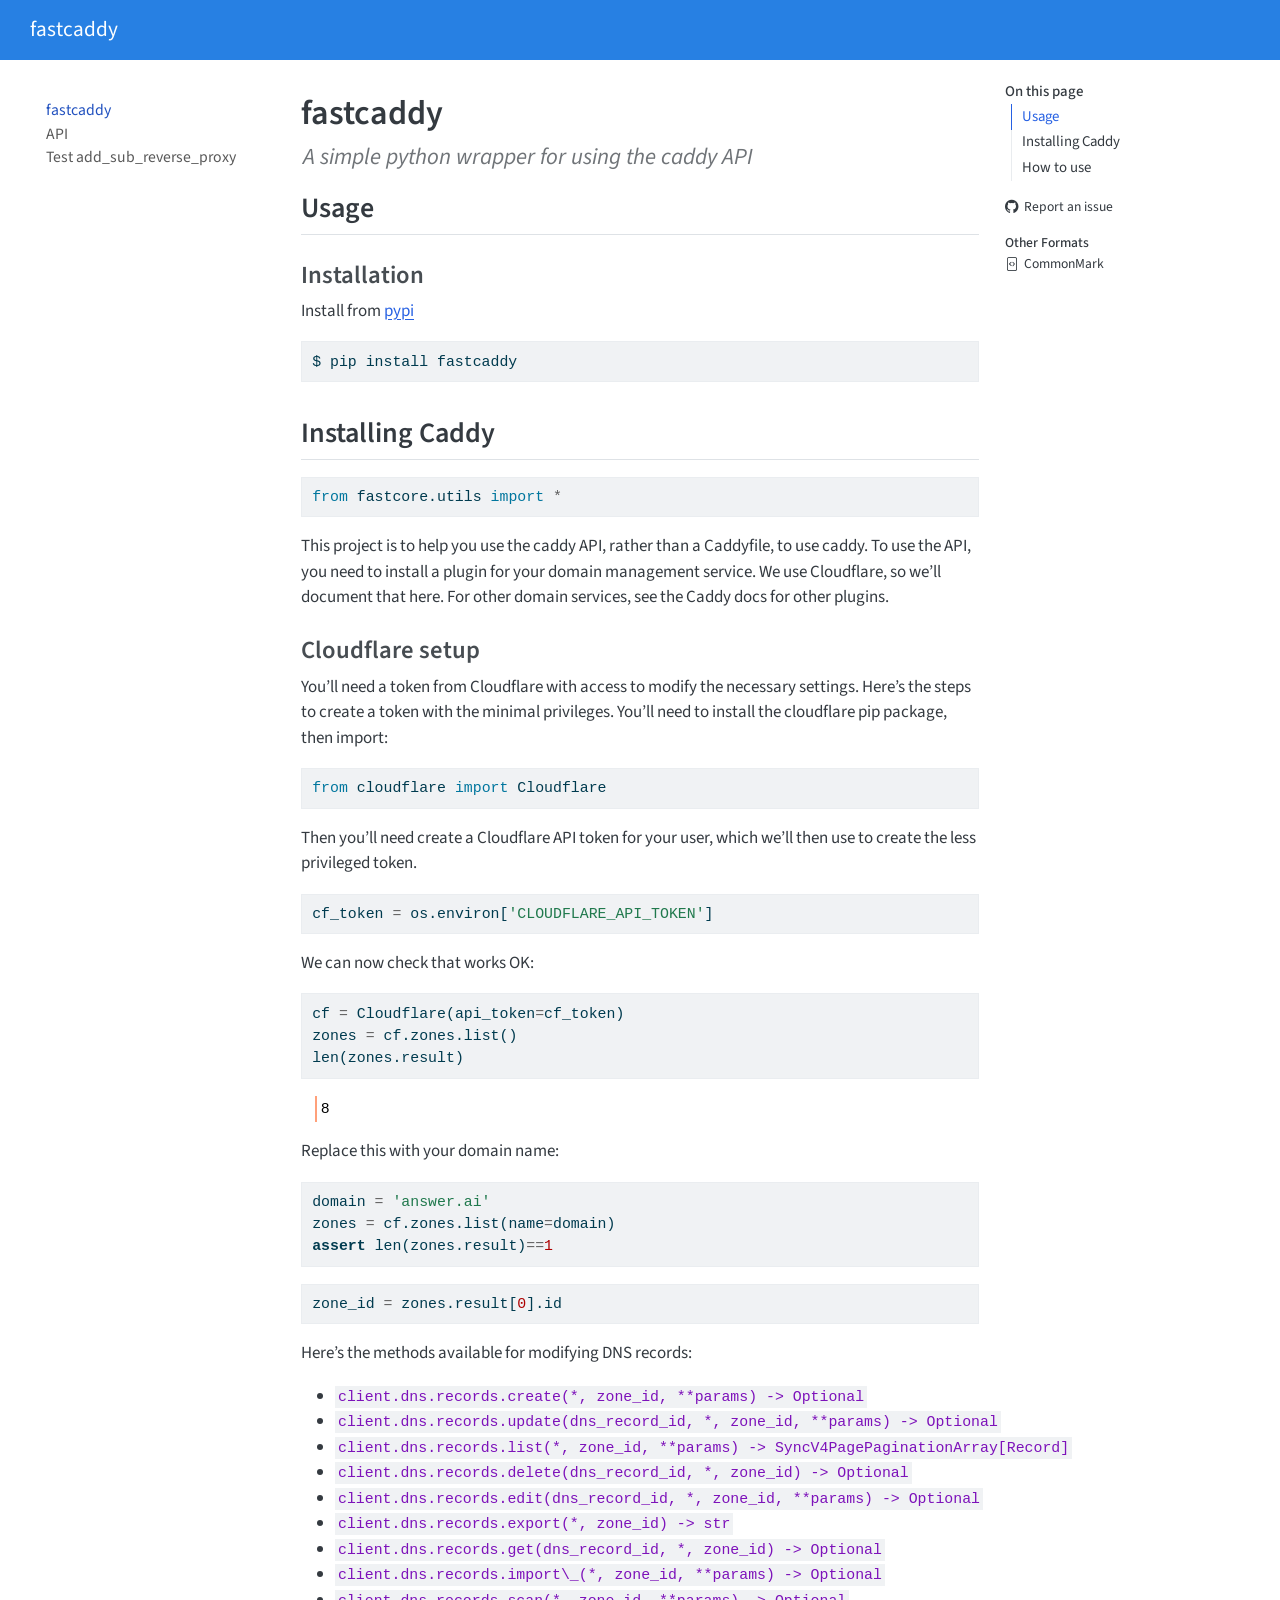
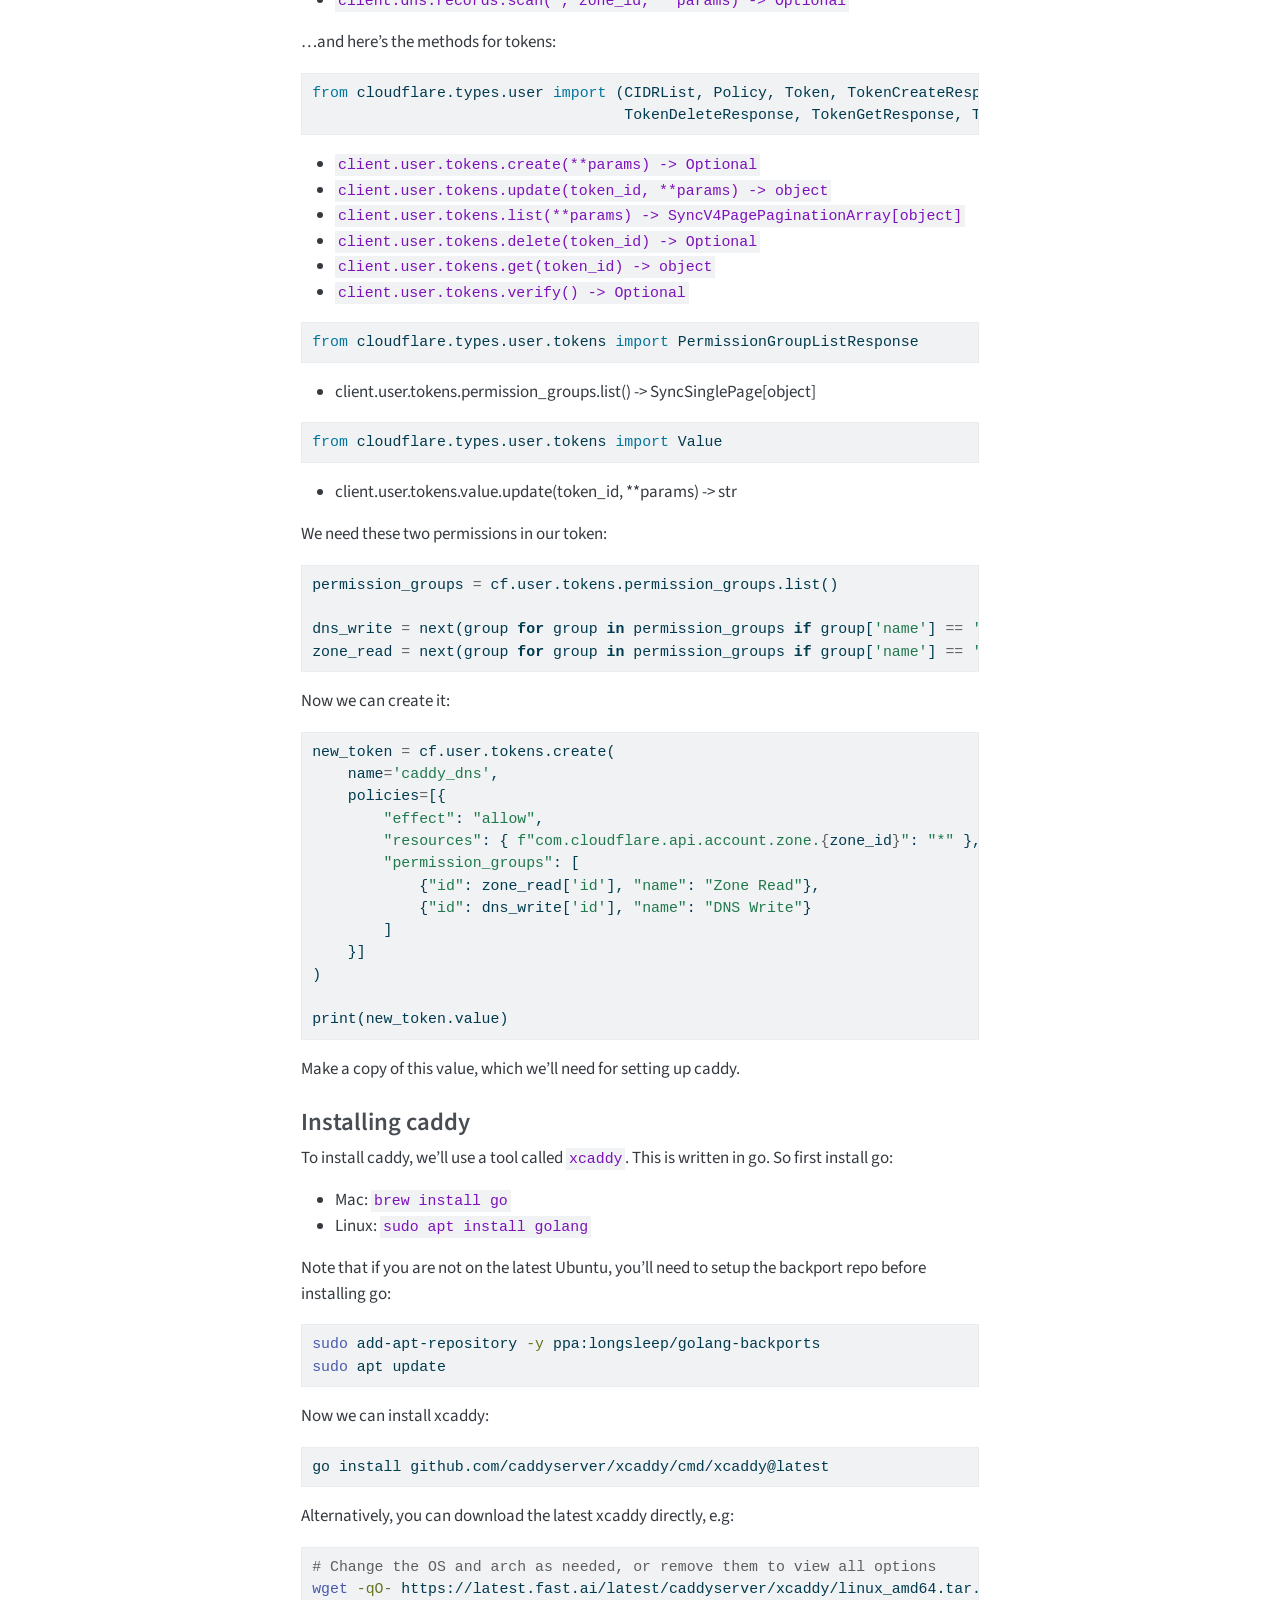
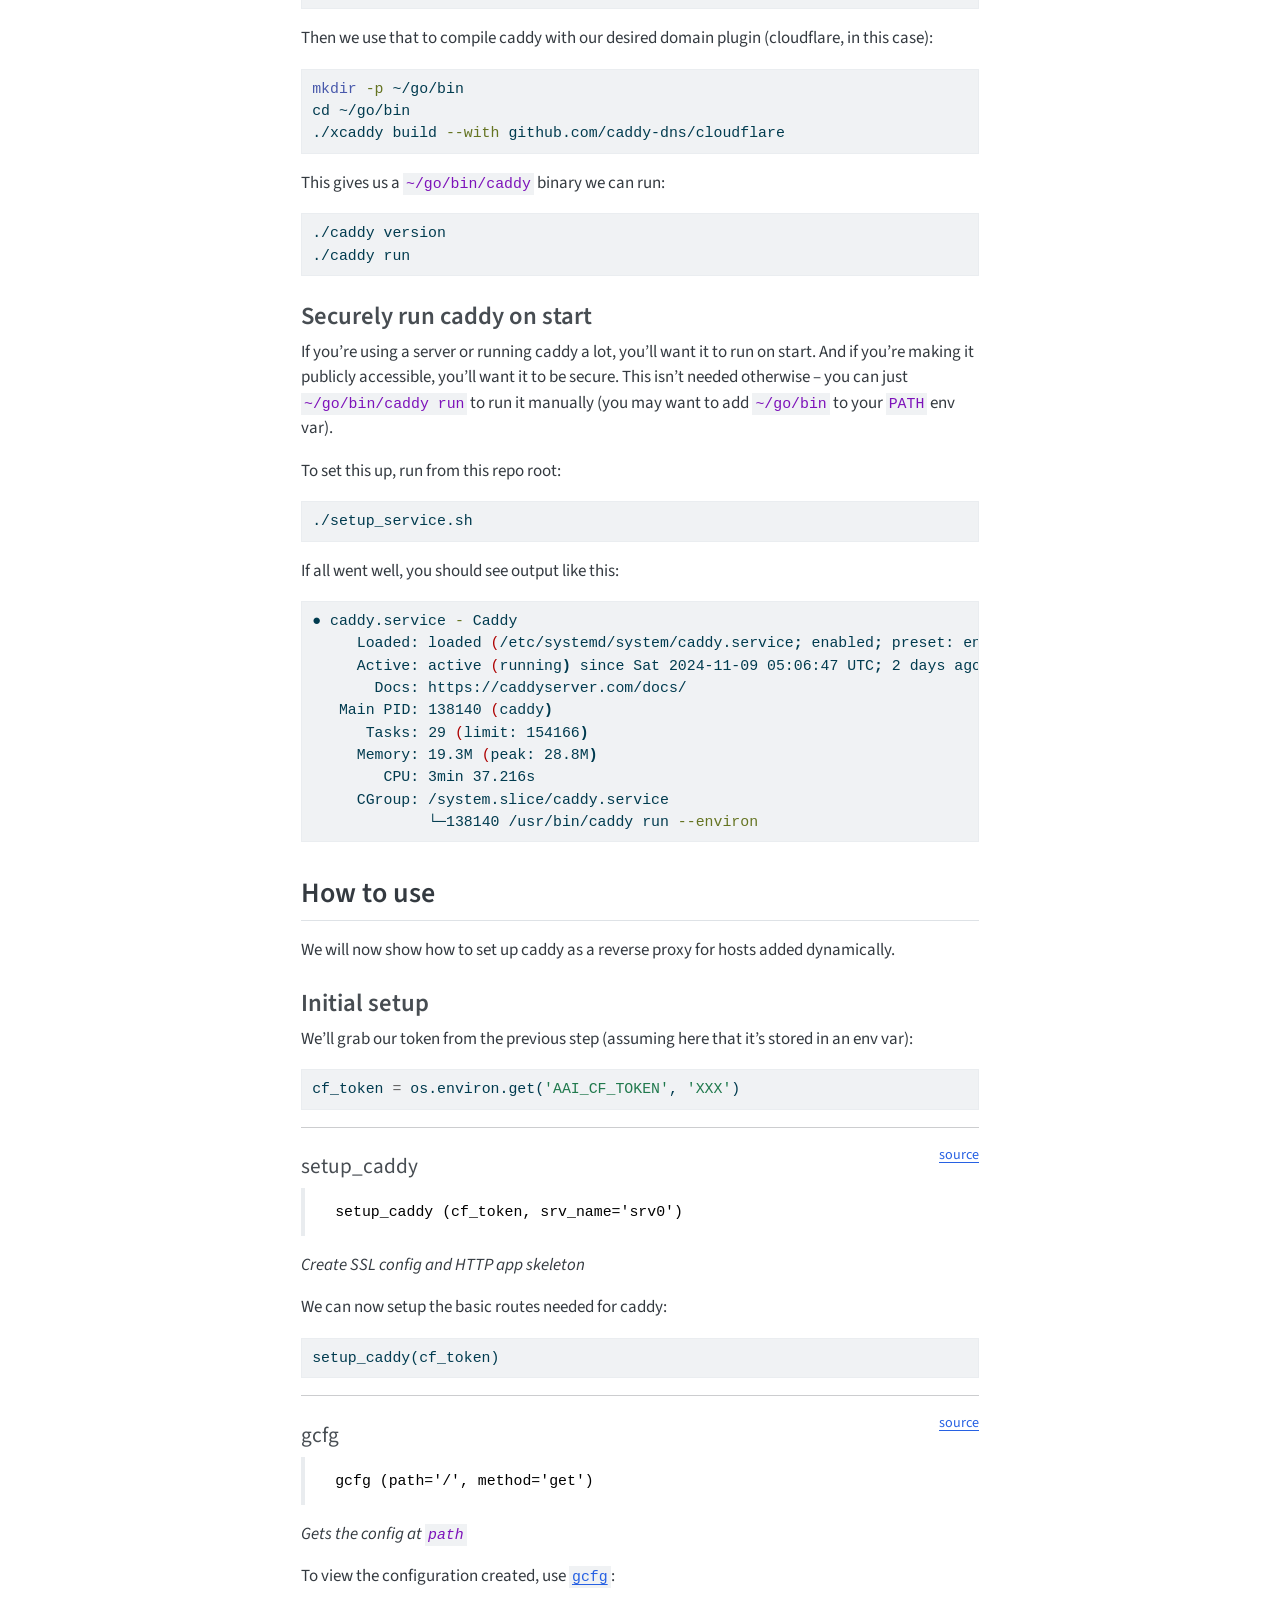
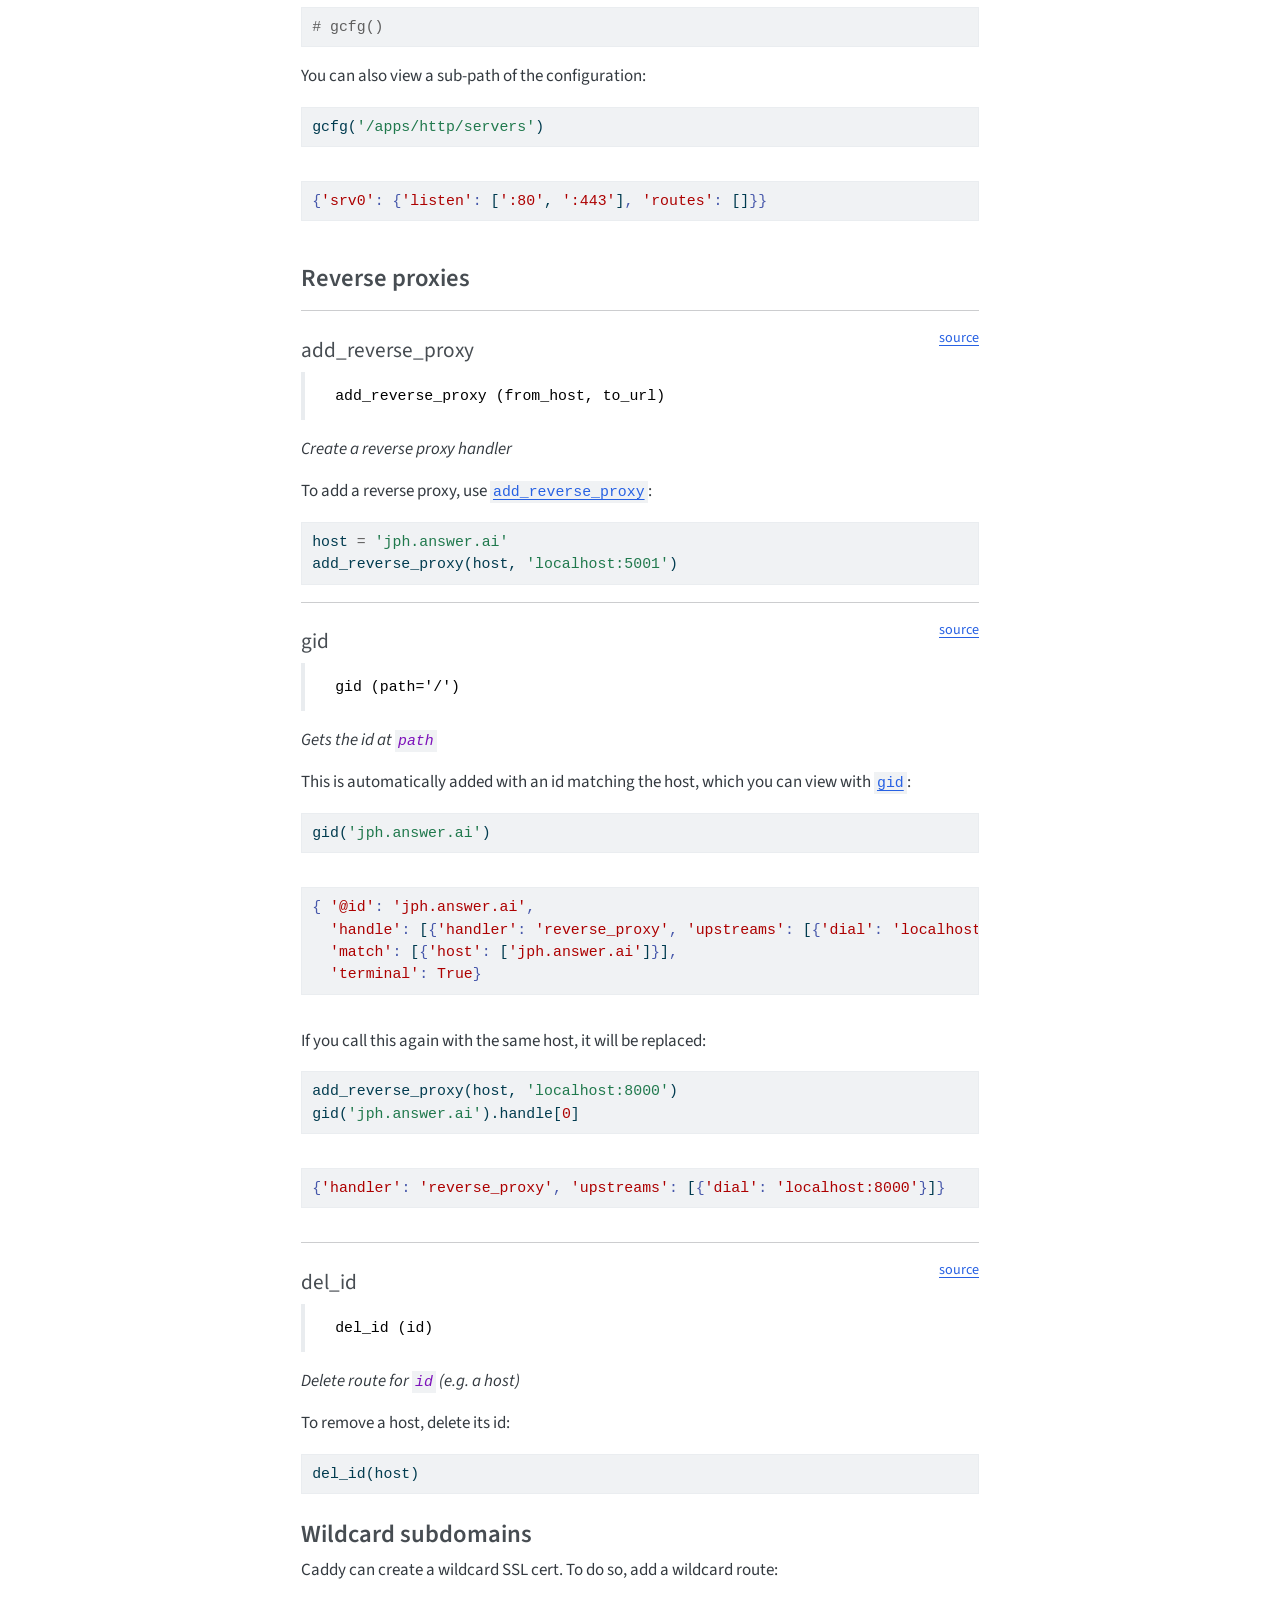
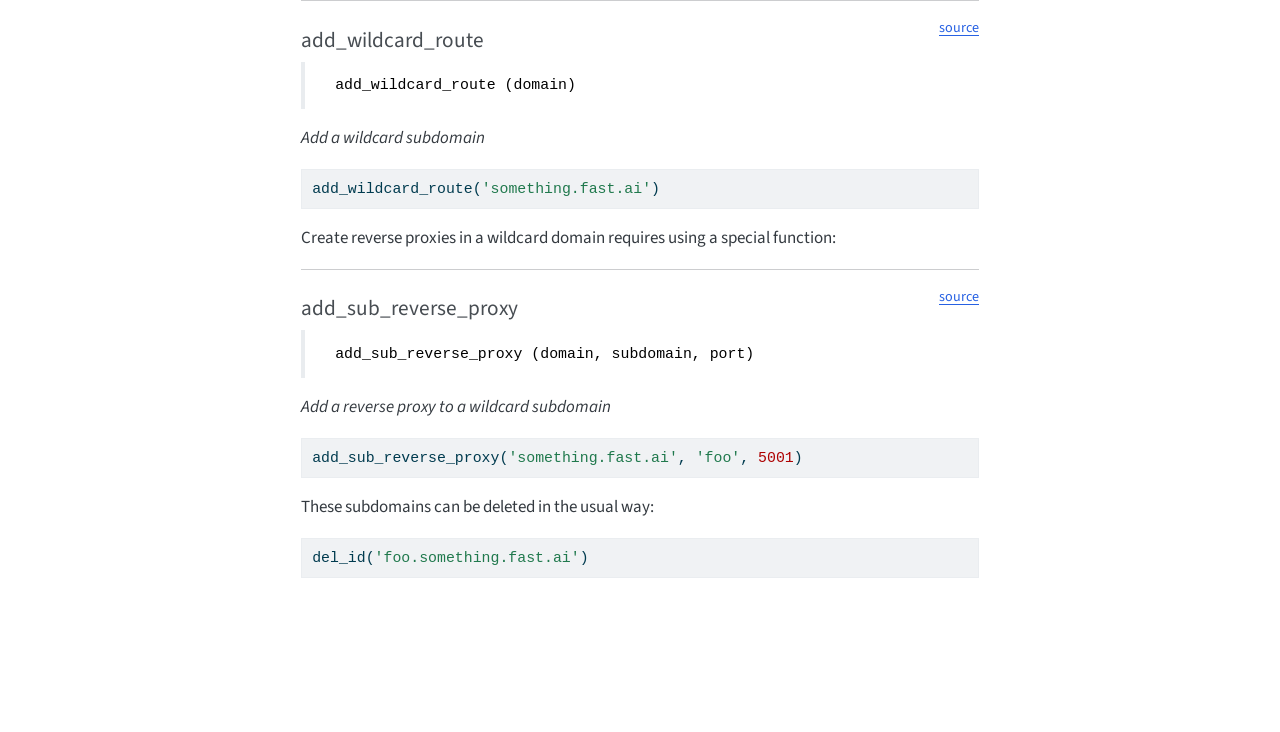
==== commit 3672ea23: "deploy: 66acee4bcb6409edb3f93a49faa040b36b6f1a09" ====
--- a/index.html
+++ b/index.html
@@ -2,7 +2,7 @@
 <html xmlns="http://www.w3.org/1999/xhtml" lang="en" xml:lang="en"><head>
 
 <meta charset="utf-8">
-<meta name="generator" content="quarto-1.8.25">
+<meta name="generator" content="quarto-1.8.27">
 
 <meta name="viewport" content="width=device-width, initial-scale=1.0, user-scalable=yes">
 
@@ -73,7 +73,7 @@
 <script src="site_libs/quarto-html/tippy.umd.min.js"></script>
 <script src="site_libs/quarto-html/anchor.min.js"></script>
 <link href="site_libs/quarto-html/tippy.css" rel="stylesheet">
-<link href="site_libs/quarto-html/quarto-syntax-highlighting-7b89279ff1a6dce999919e0e67d4d9ec.css" rel="stylesheet" id="quarto-text-highlighting-styles">
+<link href="site_libs/quarto-html/quarto-syntax-highlighting-ed96de9b727972fe78a7b5d16c58bf87.css" rel="stylesheet" id="quarto-text-highlighting-styles">
 <script src="site_libs/bootstrap/bootstrap.min.js"></script>
 <link href="site_libs/bootstrap/bootstrap-icons.css" rel="stylesheet">
 <link href="site_libs/bootstrap/bootstrap-000f0825b9c55ed21d14970d810c14a9.min.css" rel="stylesheet" append-hash="true" id="quarto-bootstrap" data-mode="light">
@@ -122,8 +122,6 @@
     <nav class="navbar navbar-expand-lg " data-bs-theme="dark">
       <div class="navbar-container container-fluid">
       <div class="navbar-brand-container mx-auto">
-    <a href="./index.html" class="navbar-brand navbar-brand-logo">
-    </a>
     <a class="navbar-brand" href="./index.html">
     <span class="navbar-title">fastcaddy</span>
     </a>
@@ -148,10 +146,6 @@
 <div id="quarto-content" class="quarto-container page-columns page-rows-contents page-layout-article page-navbar">
 <!-- sidebar -->
   <nav id="quarto-sidebar" class="sidebar collapse collapse-horizontal quarto-sidebar-collapse-item sidebar-navigation floating overflow-auto">
-    <div class="pt-lg-2 mt-2 text-left sidebar-header">
-      <a href="./index.html" class="sidebar-logo-link">
-      </a>
-      </div>
     <div class="sidebar-menu-container"> 
     <ul class="list-unstyled mt-1">
         <li class="sidebar-item">
@@ -239,22 +233,22 @@
 </section>
 <section id="installing-caddy" class="level2">
 <h2 class="anchored" data-anchor-id="installing-caddy">Installing Caddy</h2>
-<div id="cell-6" class="cell">
+<div id="4d33492c" class="cell">
 <div class="code-copy-outer-scaffold"><div class="sourceCode cell-code" id="cb2"><pre class="sourceCode python code-with-copy"><code class="sourceCode python"><span id="cb2-1"><a href="#cb2-1" aria-hidden="true" tabindex="-1"></a><span class="im">from</span> fastcore.utils <span class="im">import</span> <span class="op">*</span></span></code></pre></div><button title="Copy to Clipboard" class="code-copy-button"><i class="bi"></i></button></div>
 </div>
 <p>This project is to help you use the caddy API, rather than a Caddyfile, to use caddy. To use the API, you need to install a plugin for your domain management service. We use Cloudflare, so we’ll document that here. For other domain services, see the Caddy docs for other plugins.</p>
 <section id="cloudflare-setup" class="level3">
 <h3 class="anchored" data-anchor-id="cloudflare-setup">Cloudflare setup</h3>
 <p>You’ll need a token from Cloudflare with access to modify the necessary settings. Here’s the steps to create a token with the minimal privileges. You’ll need to install the cloudflare pip package, then import:</p>
-<div id="cell-10" class="cell">
+<div id="b47644e8" class="cell">
 <div class="code-copy-outer-scaffold"><div class="sourceCode cell-code" id="cb3"><pre class="sourceCode python code-with-copy"><code class="sourceCode python"><span id="cb3-1"><a href="#cb3-1" aria-hidden="true" tabindex="-1"></a><span class="im">from</span> cloudflare <span class="im">import</span> Cloudflare</span></code></pre></div><button title="Copy to Clipboard" class="code-copy-button"><i class="bi"></i></button></div>
 </div>
 <p>Then you’ll need create a Cloudflare API token for your user, which we’ll then use to create the less privileged token.</p>
-<div id="cell-12" class="cell">
+<div id="5c6e53b6" class="cell">
 <div class="code-copy-outer-scaffold"><div class="sourceCode cell-code" id="cb4"><pre class="sourceCode python code-with-copy"><code class="sourceCode python"><span id="cb4-1"><a href="#cb4-1" aria-hidden="true" tabindex="-1"></a>cf_token <span class="op">=</span> os.environ[<span class="st">'CLOUDFLARE_API_TOKEN'</span>]</span></code></pre></div><button title="Copy to Clipboard" class="code-copy-button"><i class="bi"></i></button></div>
 </div>
 <p>We can now check that works OK:</p>
-<div id="cell-14" class="cell">
+<div id="f9ec953a" class="cell">
 <div class="code-copy-outer-scaffold"><div class="sourceCode cell-code" id="cb5"><pre class="sourceCode python code-with-copy"><code class="sourceCode python"><span id="cb5-1"><a href="#cb5-1" aria-hidden="true" tabindex="-1"></a>cf <span class="op">=</span> Cloudflare(api_token<span class="op">=</span>cf_token)</span>
 <span id="cb5-2"><a href="#cb5-2" aria-hidden="true" tabindex="-1"></a>zones <span class="op">=</span> cf.zones.<span class="bu">list</span>()</span>
 <span id="cb5-3"><a href="#cb5-3" aria-hidden="true" tabindex="-1"></a><span class="bu">len</span>(zones.result)</span></code></pre></div><button title="Copy to Clipboard" class="code-copy-button"><i class="bi"></i></button></div>
@@ -263,12 +257,12 @@
 </div>
 </div>
 <p>Replace this with your domain name:</p>
-<div id="cell-16" class="cell">
+<div id="f0787998" class="cell">
 <div class="code-copy-outer-scaffold"><div class="sourceCode cell-code" id="cb7"><pre class="sourceCode python code-with-copy"><code class="sourceCode python"><span id="cb7-1"><a href="#cb7-1" aria-hidden="true" tabindex="-1"></a>domain <span class="op">=</span> <span class="st">'answer.ai'</span></span>
 <span id="cb7-2"><a href="#cb7-2" aria-hidden="true" tabindex="-1"></a>zones <span class="op">=</span> cf.zones.<span class="bu">list</span>(name<span class="op">=</span>domain)</span>
 <span id="cb7-3"><a href="#cb7-3" aria-hidden="true" tabindex="-1"></a><span class="cf">assert</span> <span class="bu">len</span>(zones.result)<span class="op">==</span><span class="dv">1</span></span></code></pre></div><button title="Copy to Clipboard" class="code-copy-button"><i class="bi"></i></button></div>
 </div>
-<div id="cell-17" class="cell">
+<div id="b6a3592b" class="cell">
 <div class="code-copy-outer-scaffold"><div class="sourceCode cell-code" id="cb8"><pre class="sourceCode python code-with-copy"><code class="sourceCode python"><span id="cb8-1"><a href="#cb8-1" aria-hidden="true" tabindex="-1"></a>zone_id <span class="op">=</span> zones.result[<span class="dv">0</span>].<span class="bu">id</span></span></code></pre></div><button title="Copy to Clipboard" class="code-copy-button"><i class="bi"></i></button></div>
 </div>
 <p>Here’s the methods available for modifying DNS records:</p>
@@ -303,7 +297,7 @@
 <li>client.user.tokens.value.update(token_id, **params) -&gt; str</li>
 </ul>
 <p>We need these two permissions in our token:</p>
-<div id="cell-21" class="cell">
+<div id="0219161b" class="cell">
 <div class="code-copy-outer-scaffold"><div class="sourceCode cell-code" id="cb12"><pre class="sourceCode python code-with-copy"><code class="sourceCode python"><span id="cb12-1"><a href="#cb12-1" aria-hidden="true" tabindex="-1"></a>permission_groups <span class="op">=</span> cf.user.tokens.permission_groups.<span class="bu">list</span>()</span>
 <span id="cb12-2"><a href="#cb12-2" aria-hidden="true" tabindex="-1"></a></span>
 <span id="cb12-3"><a href="#cb12-3" aria-hidden="true" tabindex="-1"></a>dns_write <span class="op">=</span> <span class="bu">next</span>(group <span class="cf">for</span> group <span class="kw">in</span> permission_groups <span class="cf">if</span> group[<span class="st">'name'</span>] <span class="op">==</span> <span class="st">'DNS Write'</span>)</span>
@@ -372,7 +366,7 @@
 <section id="initial-setup" class="level3">
 <h3 class="anchored" data-anchor-id="initial-setup">Initial setup</h3>
 <p>We’ll grab our token from the previous step (assuming here that it’s stored in an env var):</p>
-<div id="cell-32" class="cell">
+<div id="24eb8875" class="cell">
 <div class="code-copy-outer-scaffold"><div class="sourceCode cell-code" id="cb21"><pre class="sourceCode python code-with-copy"><code class="sourceCode python"><span id="cb21-1"><a href="#cb21-1" aria-hidden="true" tabindex="-1"></a>cf_token <span class="op">=</span> os.environ.get(<span class="st">'AAI_CF_TOKEN'</span>, <span class="st">'XXX'</span>)</span></code></pre></div><button title="Copy to Clipboard" class="code-copy-button"><i class="bi"></i></button></div>
 </div>
 <hr>
@@ -384,7 +378,7 @@
 </blockquote>
 <p><em>Create SSL config and HTTP app skeleton</em></p>
 <p>We can now setup the basic routes needed for caddy:</p>
-<div id="cell-35" class="cell">
+<div id="1bfbbad0" class="cell">
 <div class="code-copy-outer-scaffold"><div class="sourceCode cell-code" id="cb23"><pre class="sourceCode python code-with-copy"><code class="sourceCode python"><span id="cb23-1"><a href="#cb23-1" aria-hidden="true" tabindex="-1"></a>setup_caddy(cf_token)</span></code></pre></div><button title="Copy to Clipboard" class="code-copy-button"><i class="bi"></i></button></div>
 </div>
 <hr>
@@ -397,11 +391,11 @@
 </blockquote>
 <p><em>Gets the config at <code>path</code></em></p>
 <p>To view the configuration created, use <a href="https://AnswerDotAI.github.io/fastcaddy/core.html#gcfg"><code>gcfg</code></a>:</p>
-<div id="cell-38" class="cell">
+<div id="d8d267f5" class="cell">
 <div class="code-copy-outer-scaffold"><div class="sourceCode cell-code" id="cb25"><pre class="sourceCode python code-with-copy"><code class="sourceCode python"><span id="cb25-1"><a href="#cb25-1" aria-hidden="true" tabindex="-1"></a><span class="co"># gcfg()</span></span></code></pre></div><button title="Copy to Clipboard" class="code-copy-button"><i class="bi"></i></button></div>
 </div>
 <p>You can also view a sub-path of the configuration:</p>
-<div id="cell-40" class="cell">
+<div id="744708cc" class="cell">
 <div class="code-copy-outer-scaffold"><div class="sourceCode cell-code" id="cb26"><pre class="sourceCode python code-with-copy"><code class="sourceCode python"><span id="cb26-1"><a href="#cb26-1" aria-hidden="true" tabindex="-1"></a>gcfg(<span class="st">'/apps/http/servers'</span>)</span></code></pre></div><button title="Copy to Clipboard" class="code-copy-button"><i class="bi"></i></button></div>
 <div class="cell-output cell-output-display cell-output-markdown">
 <div class="code-copy-outer-scaffold"><div class="sourceCode" id="cb27"><pre class="sourceCode json code-with-copy"><code class="sourceCode json"><span id="cb27-1"><a href="#cb27-1" aria-hidden="true" tabindex="-1"></a><span class="fu">{</span><span class="er">'srv0'</span><span class="fu">:</span> <span class="fu">{</span><span class="er">'listen'</span><span class="fu">:</span> <span class="ot">[</span><span class="er">':</span><span class="dv">80</span><span class="er">'</span><span class="ot">,</span> <span class="er">':</span><span class="dv">443</span><span class="er">'</span><span class="ot">]</span><span class="fu">,</span> <span class="er">'routes'</span><span class="fu">:</span> <span class="ot">[]</span><span class="fu">}}</span></span></code></pre></div><button title="Copy to Clipboard" class="code-copy-button"><i class="bi"></i></button></div>
@@ -420,7 +414,7 @@
 </blockquote>
 <p><em>Create a reverse proxy handler</em></p>
 <p>To add a reverse proxy, use <a href="https://AnswerDotAI.github.io/fastcaddy/core.html#add_reverse_proxy"><code>add_reverse_proxy</code></a>:</p>
-<div id="cell-44" class="cell">
+<div id="44d6869a" class="cell">
 <div class="code-copy-outer-scaffold"><div class="sourceCode cell-code" id="cb29"><pre class="sourceCode python code-with-copy"><code class="sourceCode python"><span id="cb29-1"><a href="#cb29-1" aria-hidden="true" tabindex="-1"></a>host <span class="op">=</span> <span class="st">'jph.answer.ai'</span></span>
 <span id="cb29-2"><a href="#cb29-2" aria-hidden="true" tabindex="-1"></a>add_reverse_proxy(host, <span class="st">'localhost:5001'</span>)</span></code></pre></div><button title="Copy to Clipboard" class="code-copy-button"><i class="bi"></i></button></div>
 </div>
@@ -434,7 +428,7 @@
 </blockquote>
 <p><em>Gets the id at <code>path</code></em></p>
 <p>This is automatically added with an id matching the host, which you can view with <a href="https://AnswerDotAI.github.io/fastcaddy/core.html#gid"><code>gid</code></a>:</p>
-<div id="cell-47" class="cell">
+<div id="1c0b80c9" class="cell">
 <div class="code-copy-outer-scaffold"><div class="sourceCode cell-code" id="cb31"><pre class="sourceCode python code-with-copy"><code class="sourceCode python"><span id="cb31-1"><a href="#cb31-1" aria-hidden="true" tabindex="-1"></a>gid(<span class="st">'jph.answer.ai'</span>)</span></code></pre></div><button title="Copy to Clipboard" class="code-copy-button"><i class="bi"></i></button></div>
 <div class="cell-output cell-output-display cell-output-markdown">
 <div class="code-copy-outer-scaffold"><div class="sourceCode" id="cb32"><pre class="sourceCode json code-with-copy"><code class="sourceCode json"><span id="cb32-1"><a href="#cb32-1" aria-hidden="true" tabindex="-1"></a><span class="fu">{</span> <span class="er">'@id'</span><span class="fu">:</span> <span class="er">'jph.answer.ai'</span><span class="fu">,</span></span>
@@ -444,7 +438,7 @@
 </div>
 </div>
 <p>If you call this again with the same host, it will be replaced:</p>
-<div id="cell-49" class="cell">
+<div id="d7ff738d" class="cell">
 <div class="code-copy-outer-scaffold"><div class="sourceCode cell-code" id="cb33"><pre class="sourceCode python code-with-copy"><code class="sourceCode python"><span id="cb33-1"><a href="#cb33-1" aria-hidden="true" tabindex="-1"></a>add_reverse_proxy(host, <span class="st">'localhost:8000'</span>)</span>
 <span id="cb33-2"><a href="#cb33-2" aria-hidden="true" tabindex="-1"></a>gid(<span class="st">'jph.answer.ai'</span>).handle[<span class="dv">0</span>]</span></code></pre></div><button title="Copy to Clipboard" class="code-copy-button"><i class="bi"></i></button></div>
 <div class="cell-output cell-output-display cell-output-markdown">
@@ -461,7 +455,7 @@
 </blockquote>
 <p><em>Delete route for <code>id</code> (e.g.&nbsp;a host)</em></p>
 <p>To remove a host, delete its id:</p>
-<div id="cell-52" class="cell">
+<div id="b6a2a9c5" class="cell">
 <div class="code-copy-outer-scaffold"><div class="sourceCode cell-code" id="cb36"><pre class="sourceCode python code-with-copy"><code class="sourceCode python"><span id="cb36-1"><a href="#cb36-1" aria-hidden="true" tabindex="-1"></a>del_id(host)</span></code></pre></div><button title="Copy to Clipboard" class="code-copy-button"><i class="bi"></i></button></div>
 </div>
 </section>
@@ -477,7 +471,7 @@
 <pre><code> add_wildcard_route (domain)</code></pre>
 </blockquote>
 <p><em>Add a wildcard subdomain</em></p>
-<div id="cell-56" class="cell">
+<div id="ab2c3737" class="cell">
 <div class="code-copy-outer-scaffold"><div class="sourceCode cell-code" id="cb38"><pre class="sourceCode python code-with-copy"><code class="sourceCode python"><span id="cb38-1"><a href="#cb38-1" aria-hidden="true" tabindex="-1"></a>add_wildcard_route(<span class="st">'something.fast.ai'</span>)</span></code></pre></div><button title="Copy to Clipboard" class="code-copy-button"><i class="bi"></i></button></div>
 </div>
 <p>Create reverse proxies in a wildcard domain requires using a special function:</p>
@@ -490,11 +484,11 @@
 <pre><code> add_sub_reverse_proxy (domain, subdomain, port)</code></pre>
 </blockquote>
 <p><em>Add a reverse proxy to a wildcard subdomain</em></p>
-<div id="cell-59" class="cell">
+<div id="40e3e8e7" class="cell">
 <div class="code-copy-outer-scaffold"><div class="sourceCode cell-code" id="cb40"><pre class="sourceCode python code-with-copy"><code class="sourceCode python"><span id="cb40-1"><a href="#cb40-1" aria-hidden="true" tabindex="-1"></a>add_sub_reverse_proxy(<span class="st">'something.fast.ai'</span>, <span class="st">'foo'</span>, <span class="dv">5001</span>)</span></code></pre></div><button title="Copy to Clipboard" class="code-copy-button"><i class="bi"></i></button></div>
 </div>
 <p>These subdomains can be deleted in the usual way:</p>
-<div id="cell-61" class="cell">
+<div id="cf6e77a6" class="cell">
 <div class="code-copy-outer-scaffold"><div class="sourceCode cell-code" id="cb41"><pre class="sourceCode python code-with-copy"><code class="sourceCode python"><span id="cb41-1"><a href="#cb41-1" aria-hidden="true" tabindex="-1"></a>del_id(<span class="st">'foo.something.fast.ai'</span>)</span></code></pre></div><button title="Copy to Clipboard" class="code-copy-button"><i class="bi"></i></button></div>
 </div>
 
--- a/site_libs/quarto-html/quarto-syntax-highlighting-ed96de9b727972fe78a7b5d16c58bf87.css
+++ b/site_libs/quarto-html/quarto-syntax-highlighting-ed96de9b727972fe78a7b5d16c58bf87.css
@@ -0,0 +1,236 @@
+/* quarto syntax highlight colors */
+:root {
+  --quarto-hl-ot-color: #003B4F;
+  --quarto-hl-at-color: #657422;
+  --quarto-hl-ss-color: #20794D;
+  --quarto-hl-an-color: #5E5E5E;
+  --quarto-hl-fu-color: #4758AB;
+  --quarto-hl-st-color: #20794D;
+  --quarto-hl-cf-color: #003B4F;
+  --quarto-hl-op-color: #5E5E5E;
+  --quarto-hl-er-color: #AD0000;
+  --quarto-hl-bn-color: #AD0000;
+  --quarto-hl-al-color: #AD0000;
+  --quarto-hl-va-color: #111111;
+  --quarto-hl-bu-color: inherit;
+  --quarto-hl-ex-color: inherit;
+  --quarto-hl-pp-color: #AD0000;
+  --quarto-hl-in-color: #5E5E5E;
+  --quarto-hl-vs-color: #20794D;
+  --quarto-hl-wa-color: #5E5E5E;
+  --quarto-hl-do-color: #5E5E5E;
+  --quarto-hl-im-color: #00769E;
+  --quarto-hl-ch-color: #20794D;
+  --quarto-hl-dt-color: #AD0000;
+  --quarto-hl-fl-color: #AD0000;
+  --quarto-hl-co-color: #5E5E5E;
+  --quarto-hl-cv-color: #5E5E5E;
+  --quarto-hl-cn-color: #8f5902;
+  --quarto-hl-sc-color: #5E5E5E;
+  --quarto-hl-dv-color: #AD0000;
+  --quarto-hl-kw-color: #003B4F;
+}
+
+/* other quarto variables */
+:root {
+  --quarto-font-monospace: SFMono-Regular, Menlo, Monaco, Consolas, "Liberation Mono", "Courier New", monospace;
+}
+
+/* syntax highlight based on Pandoc's rules */
+pre > code.sourceCode > span {
+  color: #003B4F;
+}
+
+code.sourceCode > span {
+  color: #003B4F;
+}
+
+div.sourceCode,
+div.sourceCode pre.sourceCode {
+  color: #003B4F;
+}
+
+/* Normal */
+code span {
+  color: #003B4F;
+}
+
+/* Alert */
+code span.al {
+  color: #AD0000;
+  font-style: inherit;
+}
+
+/* Annotation */
+code span.an {
+  color: #5E5E5E;
+  font-style: inherit;
+}
+
+/* Attribute */
+code span.at {
+  color: #657422;
+  font-style: inherit;
+}
+
+/* BaseN */
+code span.bn {
+  color: #AD0000;
+  font-style: inherit;
+}
+
+/* BuiltIn */
+code span.bu {
+  font-style: inherit;
+}
+
+/* ControlFlow */
+code span.cf {
+  color: #003B4F;
+  font-weight: bold;
+  font-style: inherit;
+}
+
+/* Char */
+code span.ch {
+  color: #20794D;
+  font-style: inherit;
+}
+
+/* Constant */
+code span.cn {
+  color: #8f5902;
+  font-style: inherit;
+}
+
+/* Comment */
+code span.co {
+  color: #5E5E5E;
+  font-style: inherit;
+}
+
+/* CommentVar */
+code span.cv {
+  color: #5E5E5E;
+  font-style: italic;
+}
+
+/* Documentation */
+code span.do {
+  color: #5E5E5E;
+  font-style: italic;
+}
+
+/* DataType */
+code span.dt {
+  color: #AD0000;
+  font-style: inherit;
+}
+
+/* DecVal */
+code span.dv {
+  color: #AD0000;
+  font-style: inherit;
+}
+
+/* Error */
+code span.er {
+  color: #AD0000;
+  font-style: inherit;
+}
+
+/* Extension */
+code span.ex {
+  font-style: inherit;
+}
+
+/* Float */
+code span.fl {
+  color: #AD0000;
+  font-style: inherit;
+}
+
+/* Function */
+code span.fu {
+  color: #4758AB;
+  font-style: inherit;
+}
+
+/* Import */
+code span.im {
+  color: #00769E;
+  font-style: inherit;
+}
+
+/* Information */
+code span.in {
+  color: #5E5E5E;
+  font-style: inherit;
+}
+
+/* Keyword */
+code span.kw {
+  color: #003B4F;
+  font-weight: bold;
+  font-style: inherit;
+}
+
+/* Operator */
+code span.op {
+  color: #5E5E5E;
+  font-style: inherit;
+}
+
+/* Other */
+code span.ot {
+  color: #003B4F;
+  font-style: inherit;
+}
+
+/* Preprocessor */
+code span.pp {
+  color: #AD0000;
+  font-style: inherit;
+}
+
+/* SpecialChar */
+code span.sc {
+  color: #5E5E5E;
+  font-style: inherit;
+}
+
+/* SpecialString */
+code span.ss {
+  color: #20794D;
+  font-style: inherit;
+}
+
+/* String */
+code span.st {
+  color: #20794D;
+  font-style: inherit;
+}
+
+/* Variable */
+code span.va {
+  color: #111111;
+  font-style: inherit;
+}
+
+/* VerbatimString */
+code span.vs {
+  color: #20794D;
+  font-style: inherit;
+}
+
+/* Warning */
+code span.wa {
+  color: #5E5E5E;
+  font-style: italic;
+}
+
+.prevent-inlining {
+  content: "</";
+}
+
+/*# sourceMappingURL=0920dd6d7437995b8cdf7429764427b1.css.map */
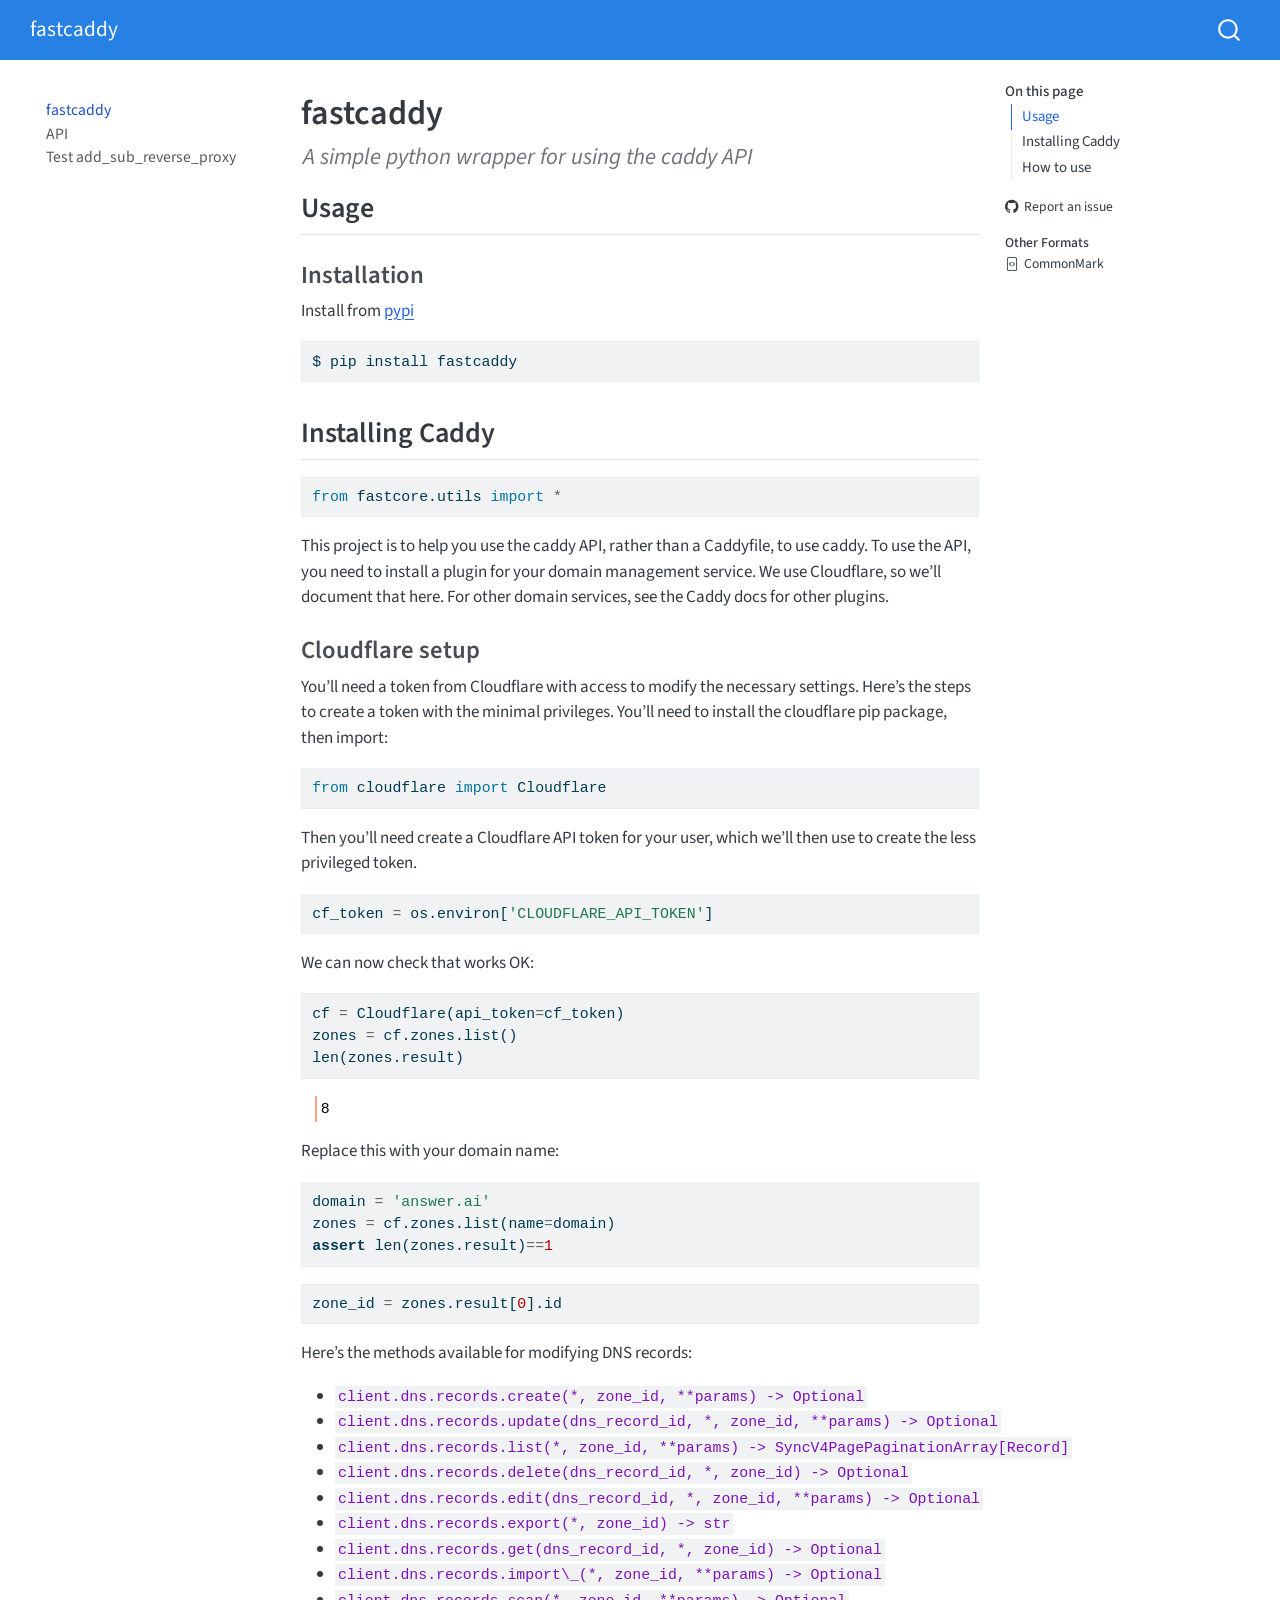
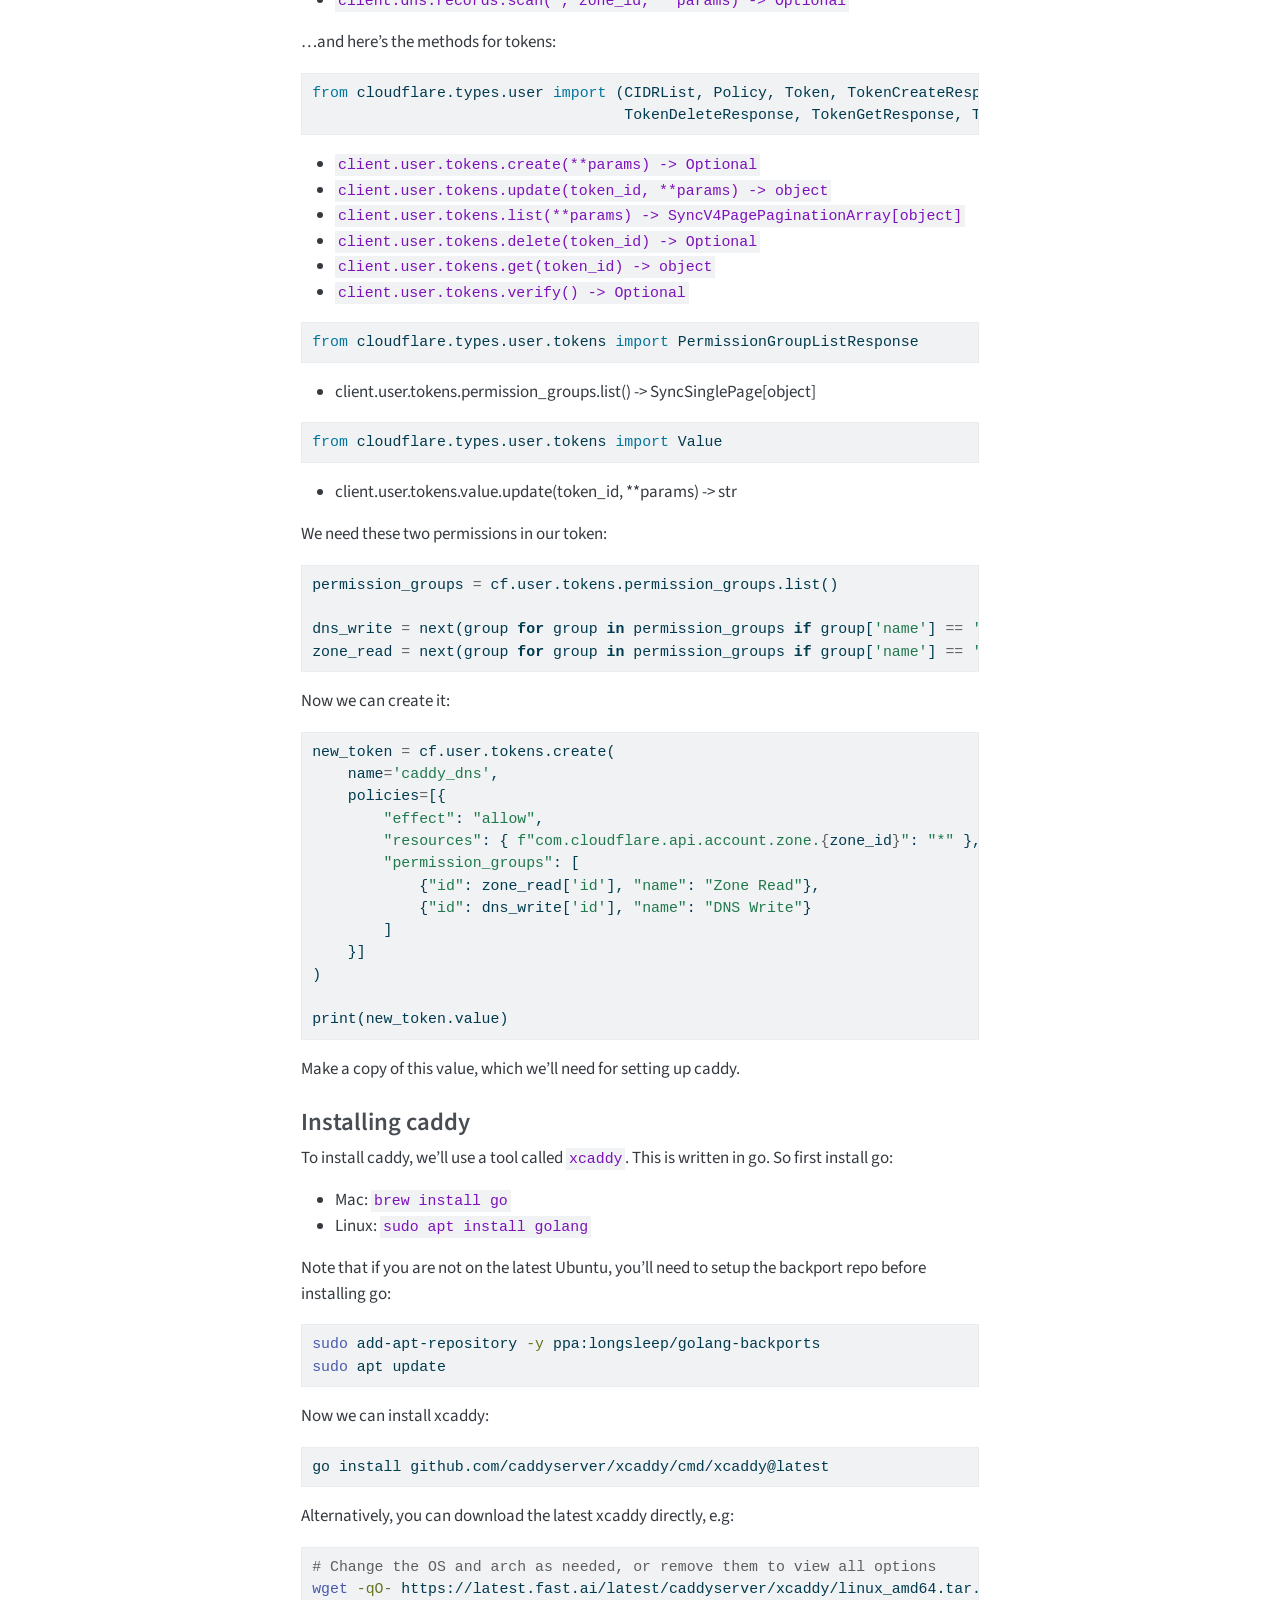
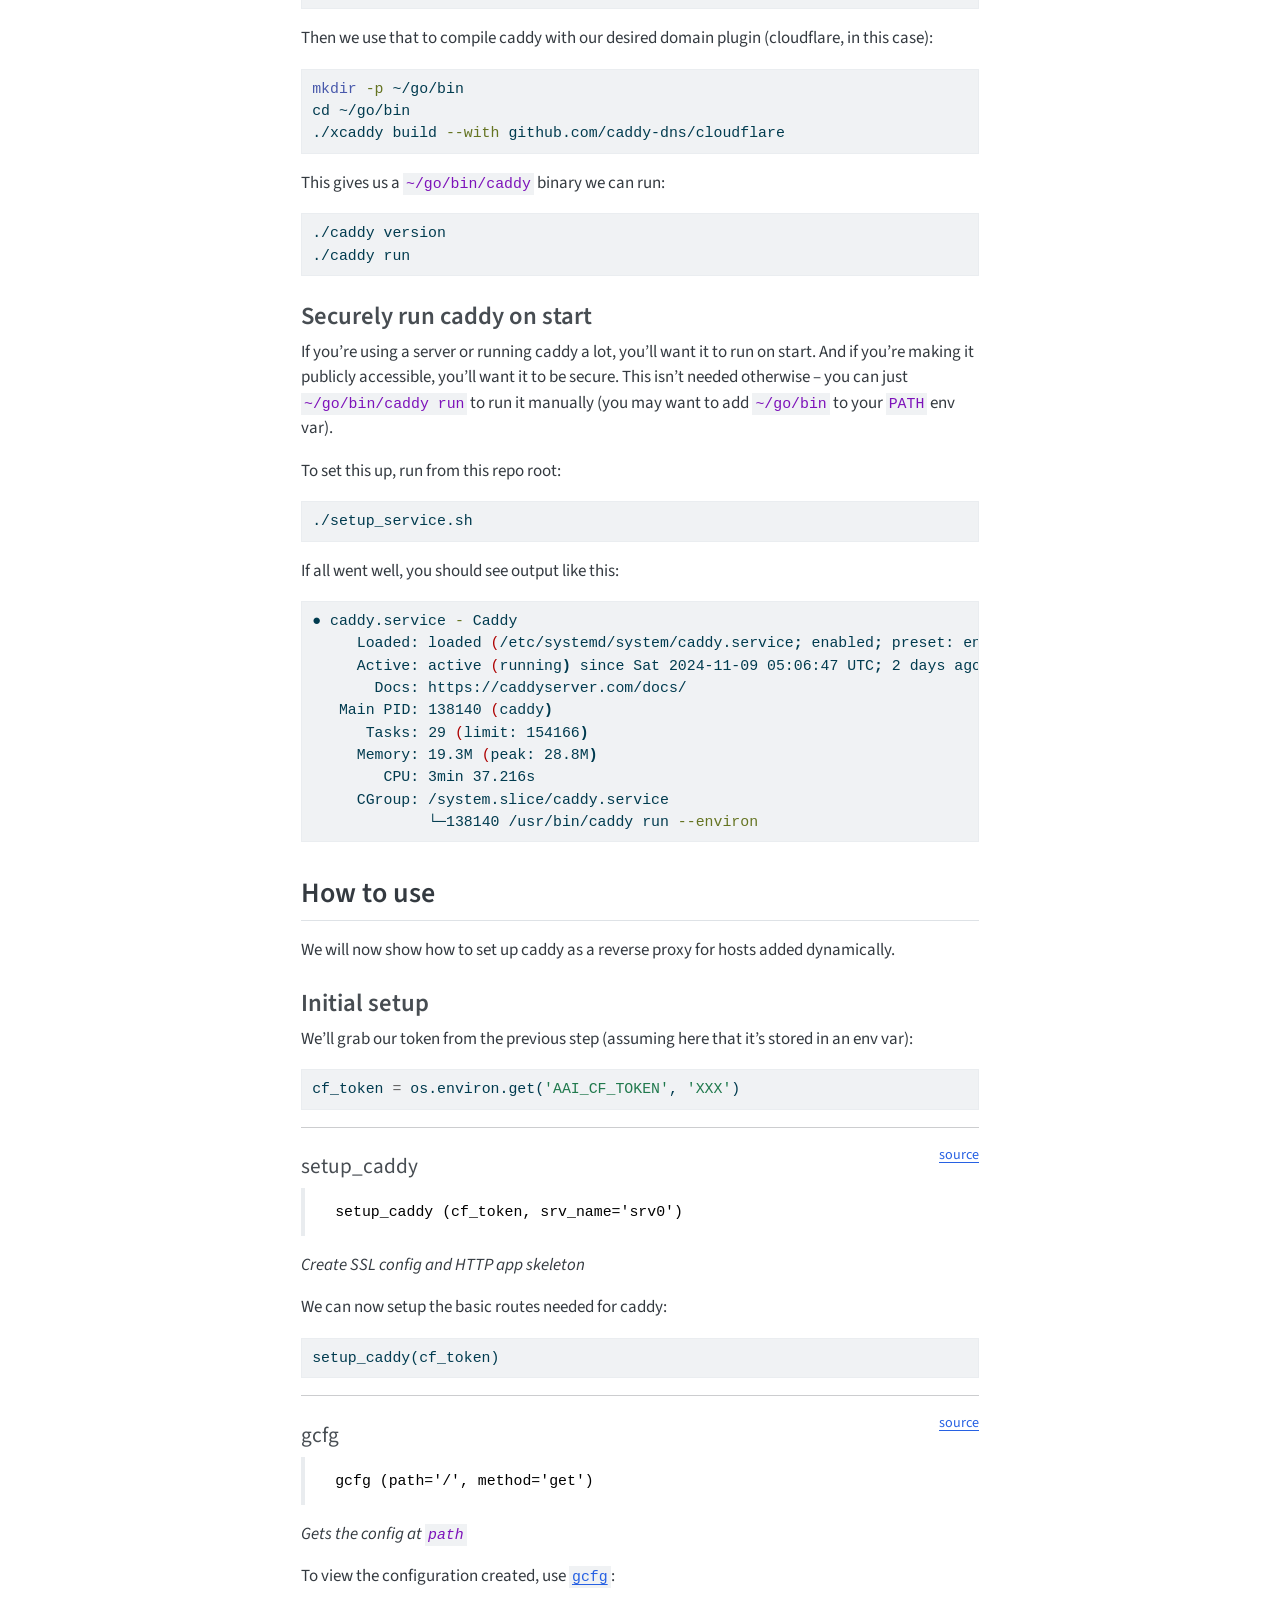
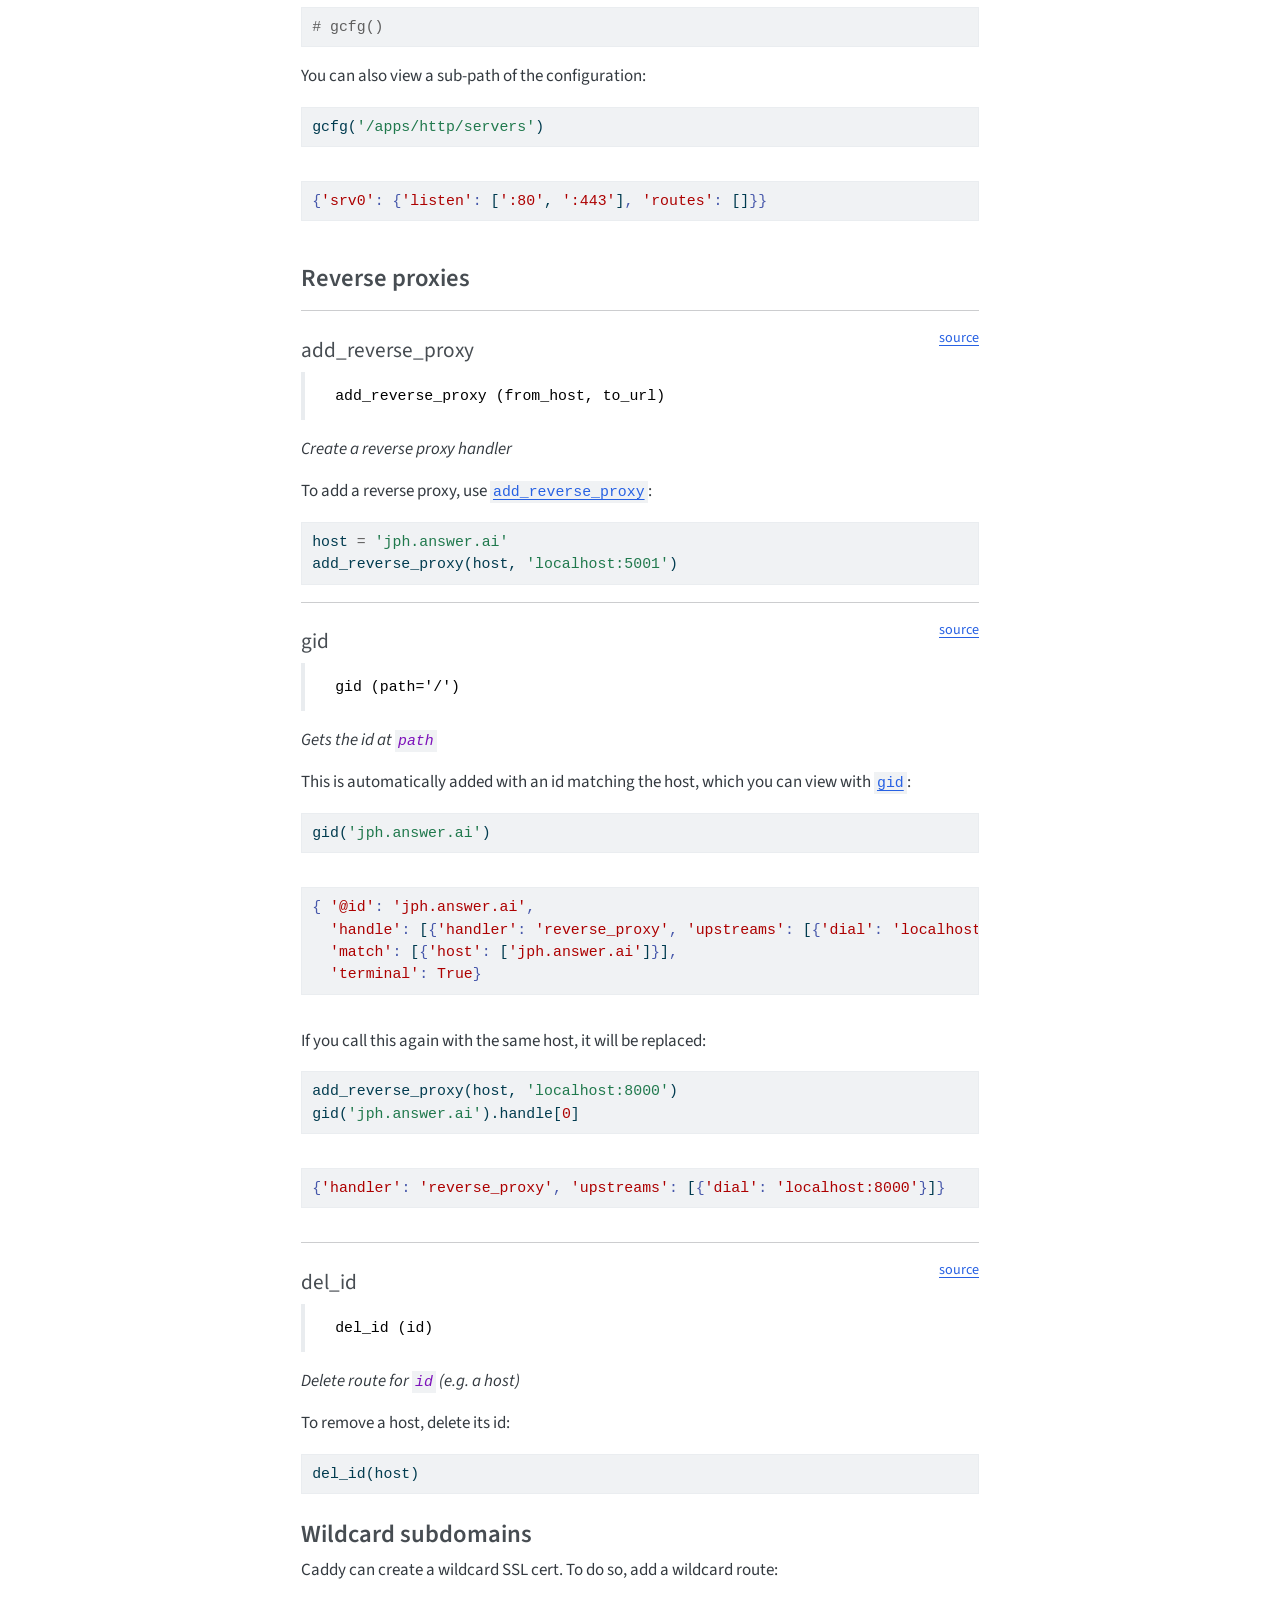
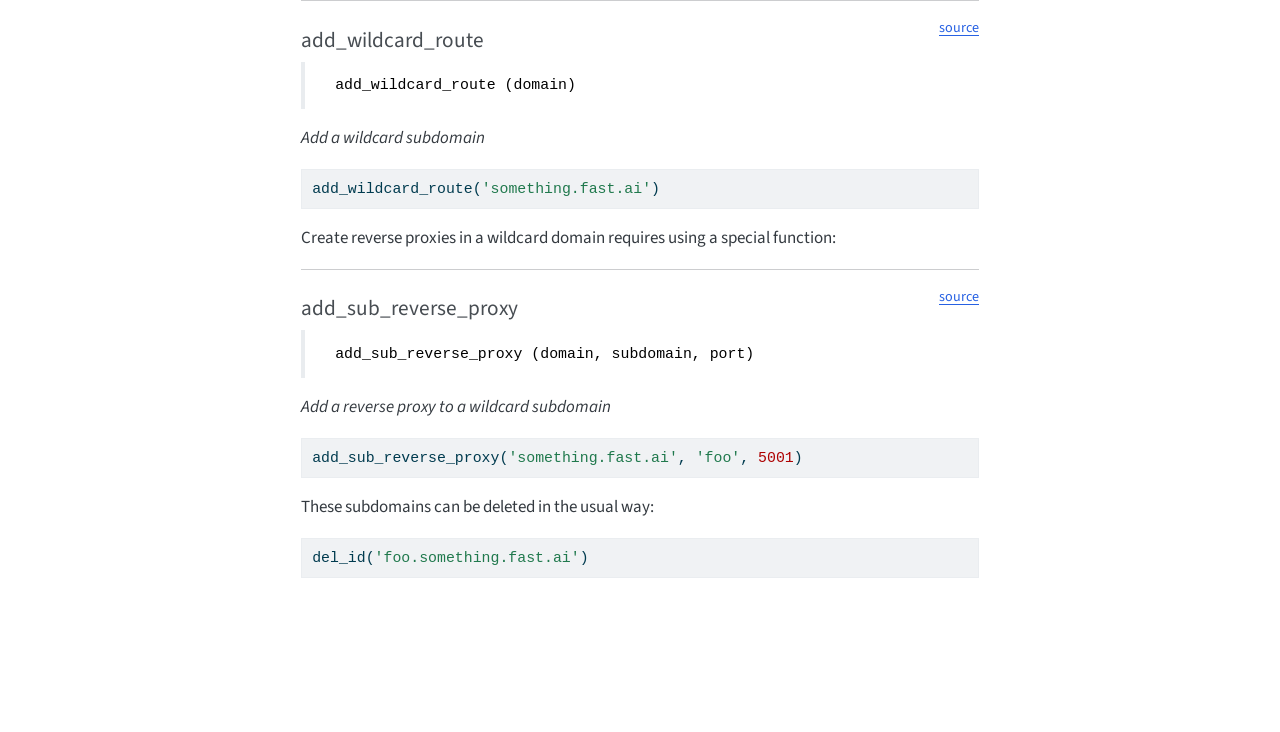
==== commit c205f0e8: "deploy: 3d3a07296406525485a45e74d26e69ae192a614a" ====
--- a/index.html
+++ b/index.html
@@ -2,7 +2,7 @@
 <html xmlns="http://www.w3.org/1999/xhtml" lang="en" xml:lang="en"><head>
 
 <meta charset="utf-8">
-<meta name="generator" content="quarto-1.8.27">
+<meta name="generator" content="quarto-1.9.37">
 
 <meta name="viewport" content="width=device-width, initial-scale=1.0, user-scalable=yes">
 
@@ -10,6 +10,9 @@
 
 <title>fastcaddy</title>
 <style>
+/* Default styles provided by pandoc.
+** See https://pandoc.org/MANUAL.html#variables-for-html for config info.
+*/
 code{white-space: pre-wrap;}
 span.smallcaps{font-variant: small-caps;}
 div.columns{display: flex; gap: min(4vw, 1.5em);}
@@ -68,15 +71,14 @@
 <meta name="quarto:offset" content="./">
 <script src="site_libs/quarto-html/quarto.js" type="module"></script>
 <script src="site_libs/quarto-html/tabsets/tabsets.js" type="module"></script>
-<script src="site_libs/quarto-html/axe/axe-check.js" type="module"></script>
 <script src="site_libs/quarto-html/popper.min.js"></script>
 <script src="site_libs/quarto-html/tippy.umd.min.js"></script>
 <script src="site_libs/quarto-html/anchor.min.js"></script>
 <link href="site_libs/quarto-html/tippy.css" rel="stylesheet">
-<link href="site_libs/quarto-html/quarto-syntax-highlighting-ed96de9b727972fe78a7b5d16c58bf87.css" rel="stylesheet" id="quarto-text-highlighting-styles">
+<link href="site_libs/quarto-html/quarto-syntax-highlighting-7f8f88aac4f3542376d5c11b86a4c14d.css" rel="stylesheet" id="quarto-text-highlighting-styles">
 <script src="site_libs/bootstrap/bootstrap.min.js"></script>
 <link href="site_libs/bootstrap/bootstrap-icons.css" rel="stylesheet">
-<link href="site_libs/bootstrap/bootstrap-000f0825b9c55ed21d14970d810c14a9.min.css" rel="stylesheet" append-hash="true" id="quarto-bootstrap" data-mode="light">
+<link href="site_libs/bootstrap/bootstrap-368be6e10e2a2b62bd7965d9a2264c3e.min.css" rel="stylesheet" append-hash="true" id="quarto-bootstrap" data-mode="light">
 <script id="quarto-search-options" type="application/json">{
   "location": "navbar",
   "copy-button": false,
--- a/site_libs/quarto-html/quarto-syntax-highlighting-7f8f88aac4f3542376d5c11b86a4c14d.css
+++ b/site_libs/quarto-html/quarto-syntax-highlighting-7f8f88aac4f3542376d5c11b86a4c14d.css
@@ -0,0 +1,236 @@
+/* quarto syntax highlight colors */
+:root {
+  --quarto-hl-ot-color: #003B4F;
+  --quarto-hl-at-color: #657422;
+  --quarto-hl-ss-color: #20794D;
+  --quarto-hl-an-color: #5E5E5E;
+  --quarto-hl-fu-color: #4758AB;
+  --quarto-hl-st-color: #20794D;
+  --quarto-hl-cf-color: #003B4F;
+  --quarto-hl-op-color: #5E5E5E;
+  --quarto-hl-er-color: #AD0000;
+  --quarto-hl-bn-color: #AD0000;
+  --quarto-hl-al-color: #AD0000;
+  --quarto-hl-va-color: #111111;
+  --quarto-hl-bu-color: inherit;
+  --quarto-hl-ex-color: inherit;
+  --quarto-hl-pp-color: #AD0000;
+  --quarto-hl-in-color: #5E5E5E;
+  --quarto-hl-vs-color: #20794D;
+  --quarto-hl-wa-color: #5E5E5E;
+  --quarto-hl-do-color: #5E5E5E;
+  --quarto-hl-im-color: #00769E;
+  --quarto-hl-ch-color: #20794D;
+  --quarto-hl-dt-color: #AD0000;
+  --quarto-hl-fl-color: #AD0000;
+  --quarto-hl-co-color: #5E5E5E;
+  --quarto-hl-cv-color: #5E5E5E;
+  --quarto-hl-cn-color: #8f5902;
+  --quarto-hl-sc-color: #5E5E5E;
+  --quarto-hl-dv-color: #AD0000;
+  --quarto-hl-kw-color: #003B4F;
+}
+
+/* other quarto variables */
+:root {
+  --quarto-font-monospace: SFMono-Regular, Menlo, Monaco, Consolas, "Liberation Mono", "Courier New", monospace;
+}
+
+/* syntax highlight based on Pandoc's rules */
+pre > code.sourceCode > span {
+  color: #003B4F;
+}
+
+code.sourceCode > span {
+  color: #003B4F;
+}
+
+div.sourceCode,
+div.sourceCode pre.sourceCode {
+  color: #003B4F;
+}
+
+/* Normal */
+code span {
+  color: #003B4F;
+}
+
+/* Alert */
+code span.al {
+  color: #AD0000;
+  font-style: inherit;
+}
+
+/* Annotation */
+code span.an {
+  color: #5E5E5E;
+  font-style: inherit;
+}
+
+/* Attribute */
+code span.at {
+  color: #657422;
+  font-style: inherit;
+}
+
+/* BaseN */
+code span.bn {
+  color: #AD0000;
+  font-style: inherit;
+}
+
+/* BuiltIn */
+code span.bu {
+  font-style: inherit;
+}
+
+/* ControlFlow */
+code span.cf {
+  color: #003B4F;
+  font-weight: bold;
+  font-style: inherit;
+}
+
+/* Char */
+code span.ch {
+  color: #20794D;
+  font-style: inherit;
+}
+
+/* Constant */
+code span.cn {
+  color: #8f5902;
+  font-style: inherit;
+}
+
+/* Comment */
+code span.co {
+  color: #5E5E5E;
+  font-style: inherit;
+}
+
+/* CommentVar */
+code span.cv {
+  color: #5E5E5E;
+  font-style: italic;
+}
+
+/* Documentation */
+code span.do {
+  color: #5E5E5E;
+  font-style: italic;
+}
+
+/* DataType */
+code span.dt {
+  color: #AD0000;
+  font-style: inherit;
+}
+
+/* DecVal */
+code span.dv {
+  color: #AD0000;
+  font-style: inherit;
+}
+
+/* Error */
+code span.er {
+  color: #AD0000;
+  font-style: inherit;
+}
+
+/* Extension */
+code span.ex {
+  font-style: inherit;
+}
+
+/* Float */
+code span.fl {
+  color: #AD0000;
+  font-style: inherit;
+}
+
+/* Function */
+code span.fu {
+  color: #4758AB;
+  font-style: inherit;
+}
+
+/* Import */
+code span.im {
+  color: #00769E;
+  font-style: inherit;
+}
+
+/* Information */
+code span.in {
+  color: #5E5E5E;
+  font-style: inherit;
+}
+
+/* Keyword */
+code span.kw {
+  color: #003B4F;
+  font-weight: bold;
+  font-style: inherit;
+}
+
+/* Operator */
+code span.op {
+  color: #5E5E5E;
+  font-style: inherit;
+}
+
+/* Other */
+code span.ot {
+  color: #003B4F;
+  font-style: inherit;
+}
+
+/* Preprocessor */
+code span.pp {
+  color: #AD0000;
+  font-style: inherit;
+}
+
+/* SpecialChar */
+code span.sc {
+  color: #5E5E5E;
+  font-style: inherit;
+}
+
+/* SpecialString */
+code span.ss {
+  color: #20794D;
+  font-style: inherit;
+}
+
+/* String */
+code span.st {
+  color: #20794D;
+  font-style: inherit;
+}
+
+/* Variable */
+code span.va {
+  color: #111111;
+  font-style: inherit;
+}
+
+/* VerbatimString */
+code span.vs {
+  color: #20794D;
+  font-style: inherit;
+}
+
+/* Warning */
+code span.wa {
+  color: #5E5E5E;
+  font-style: italic;
+}
+
+.prevent-inlining {
+  content: "</";
+}
+
+/*# sourceMappingURL=789ad8cd35626ba772517505b42a116e.css.map */
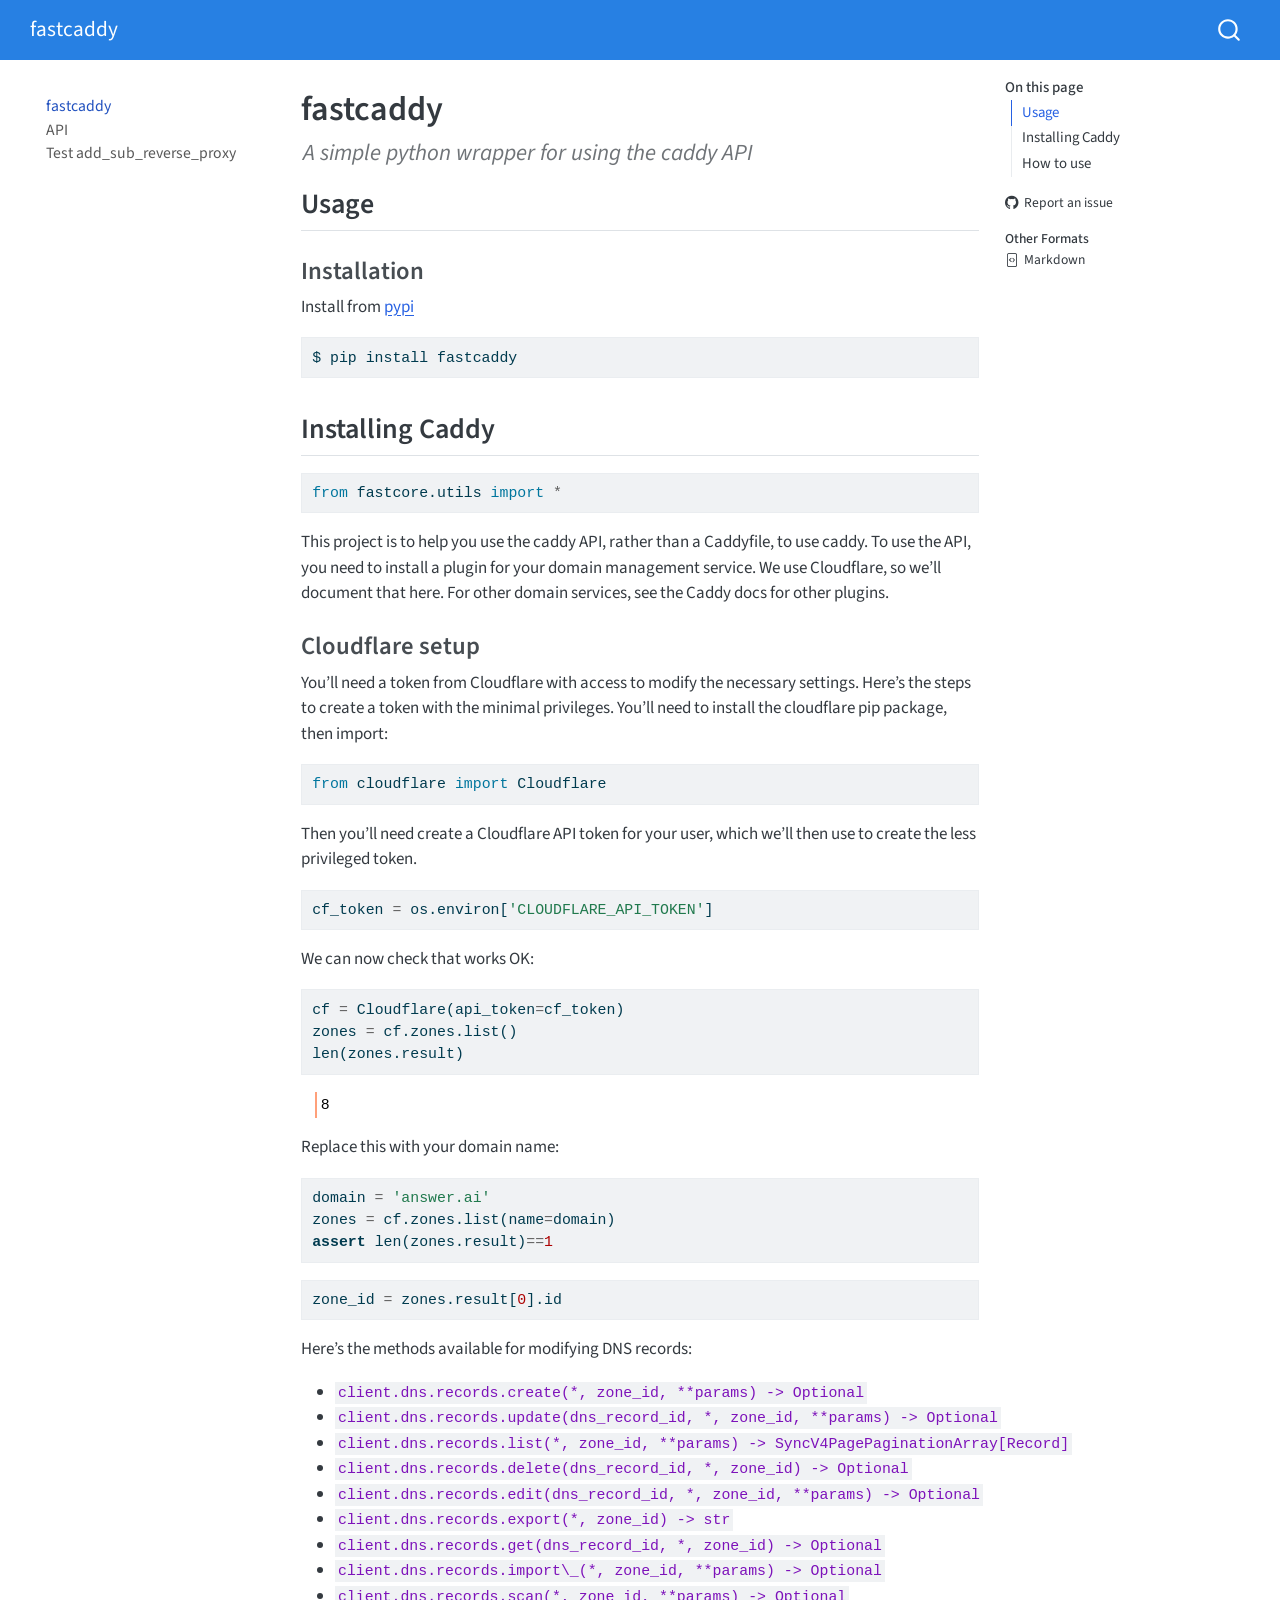
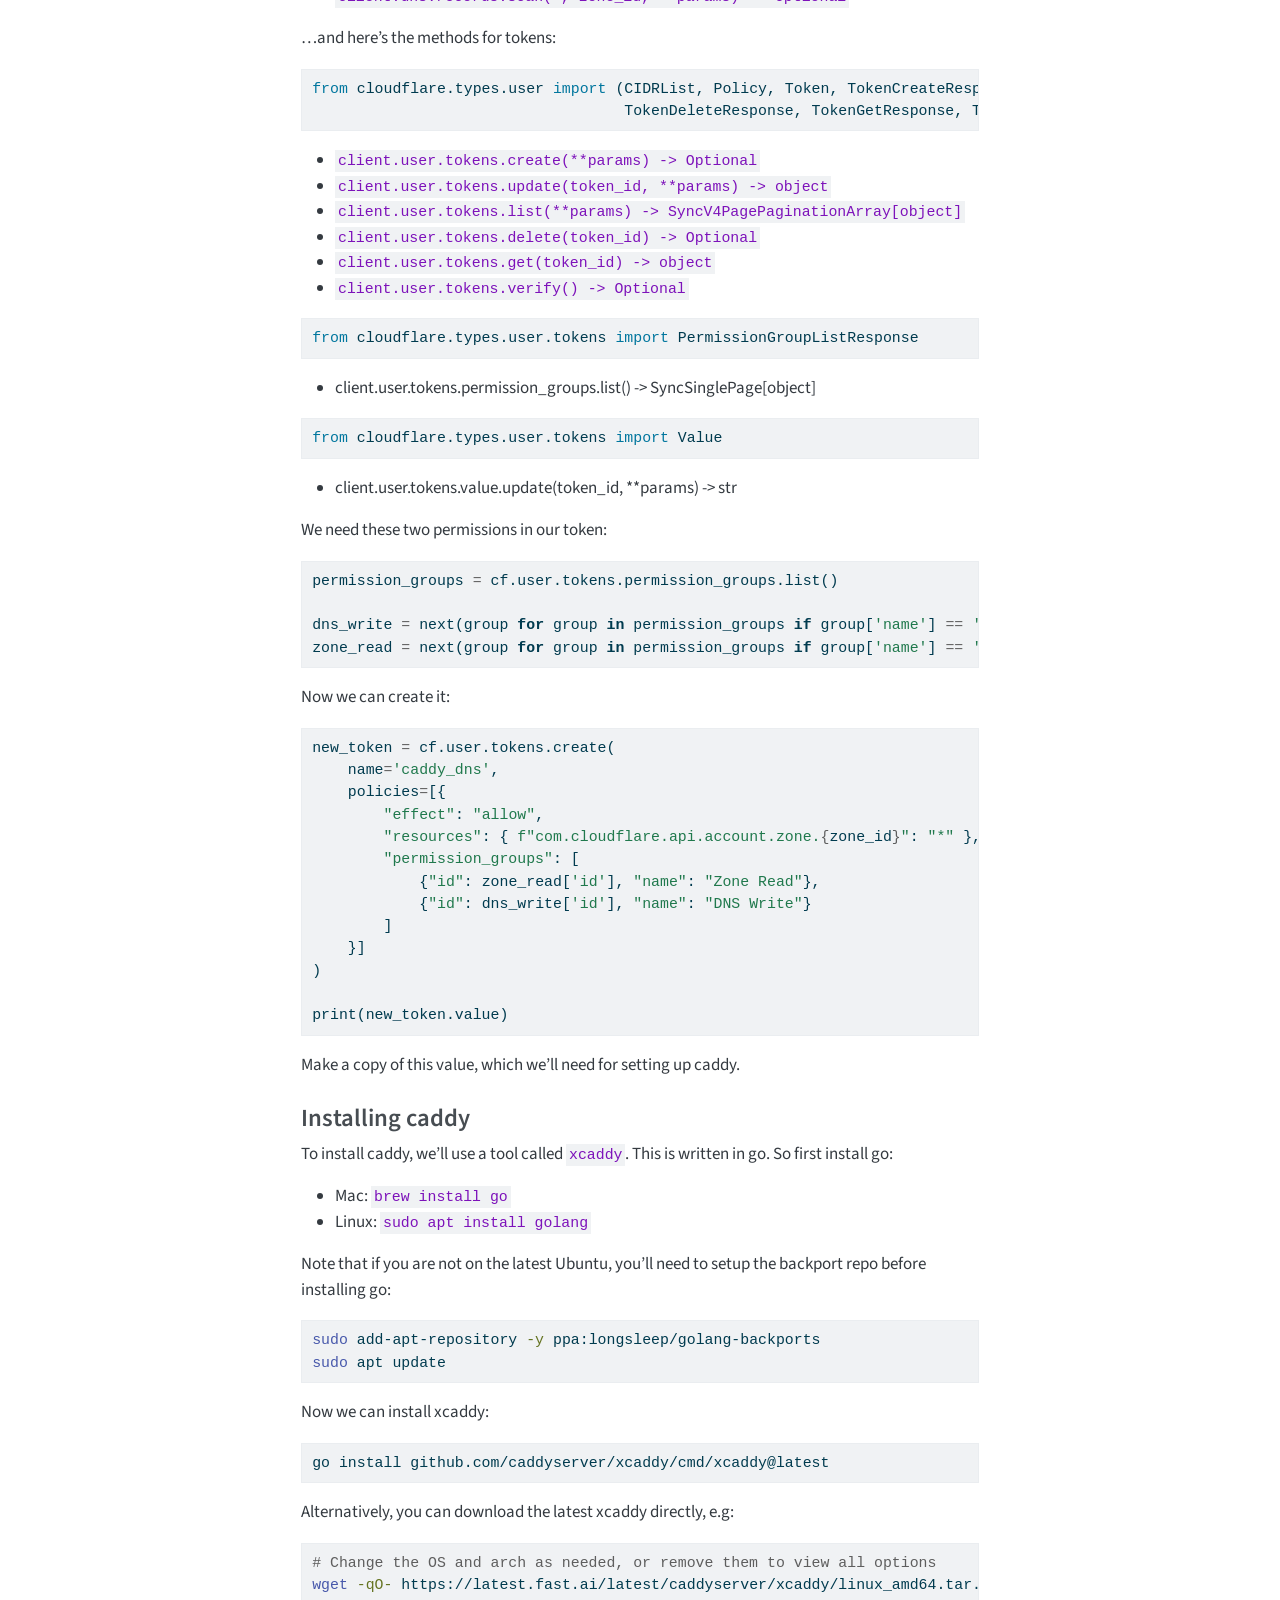
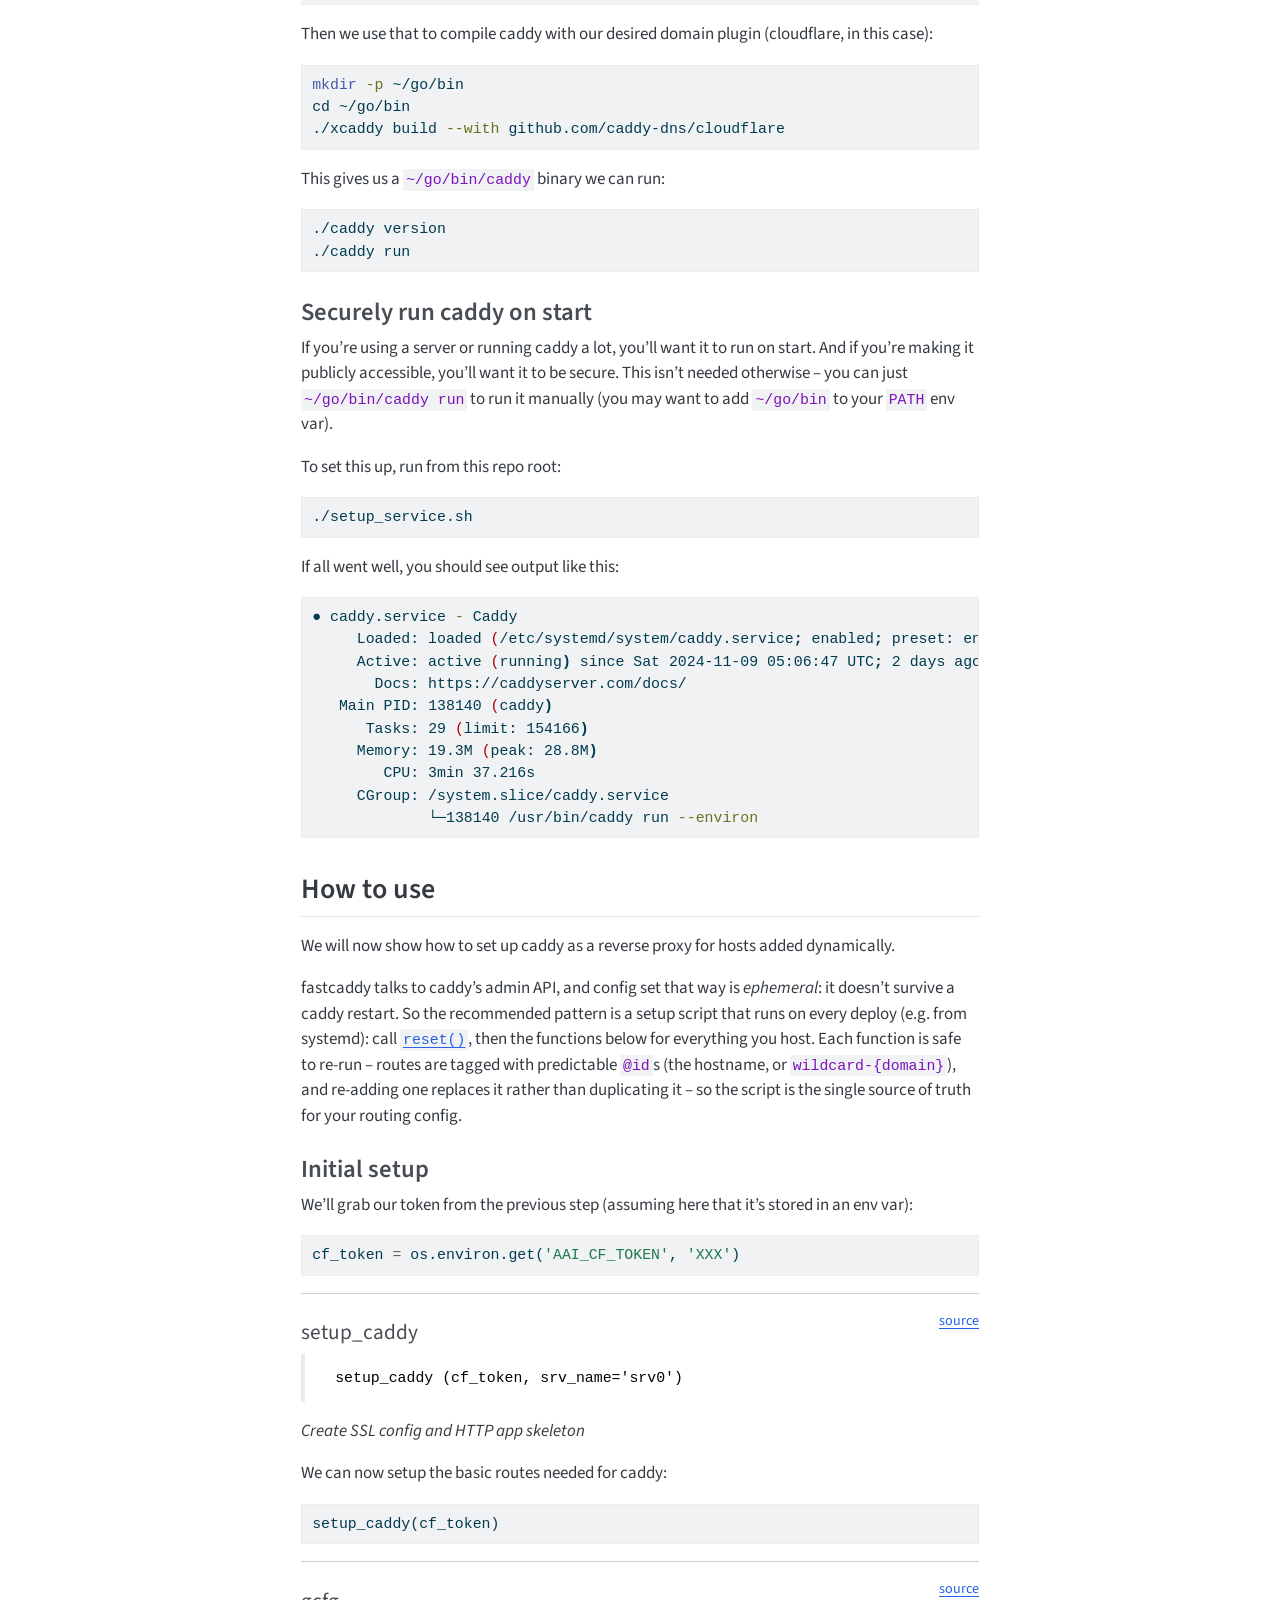
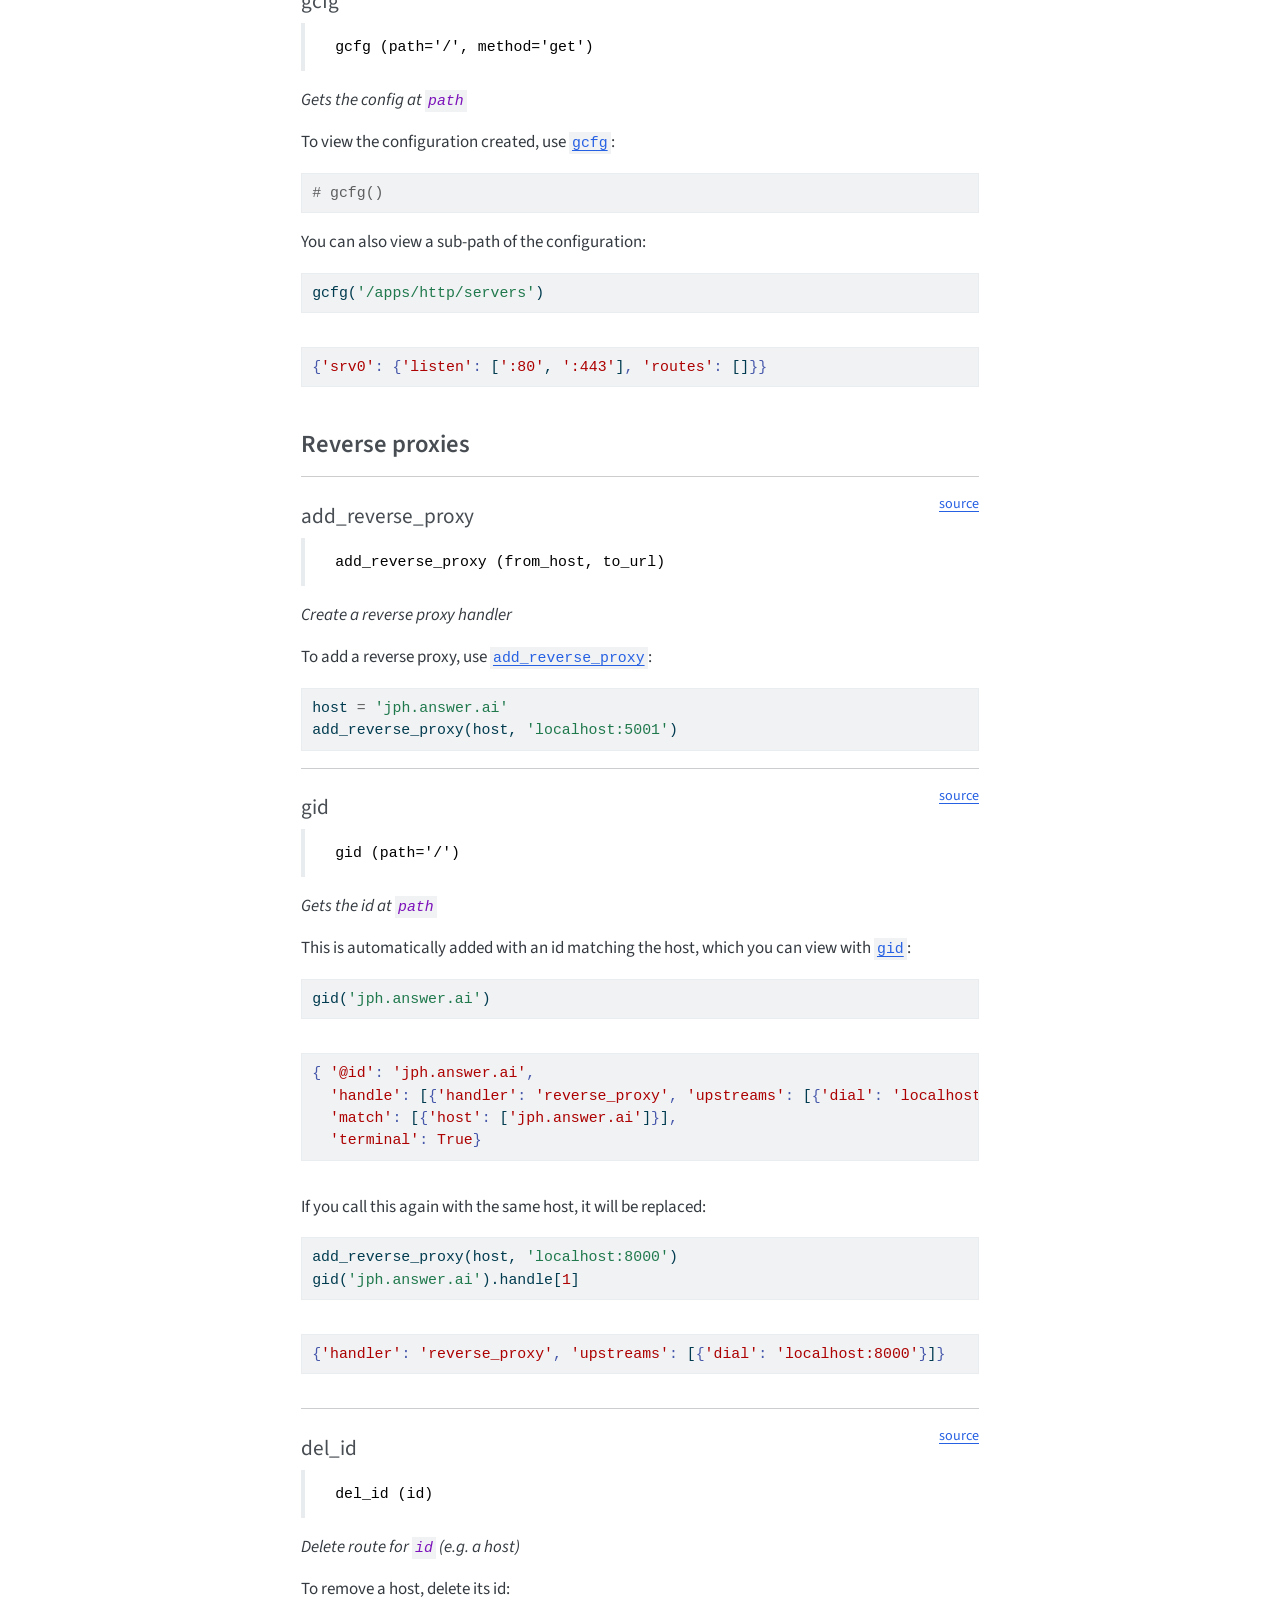
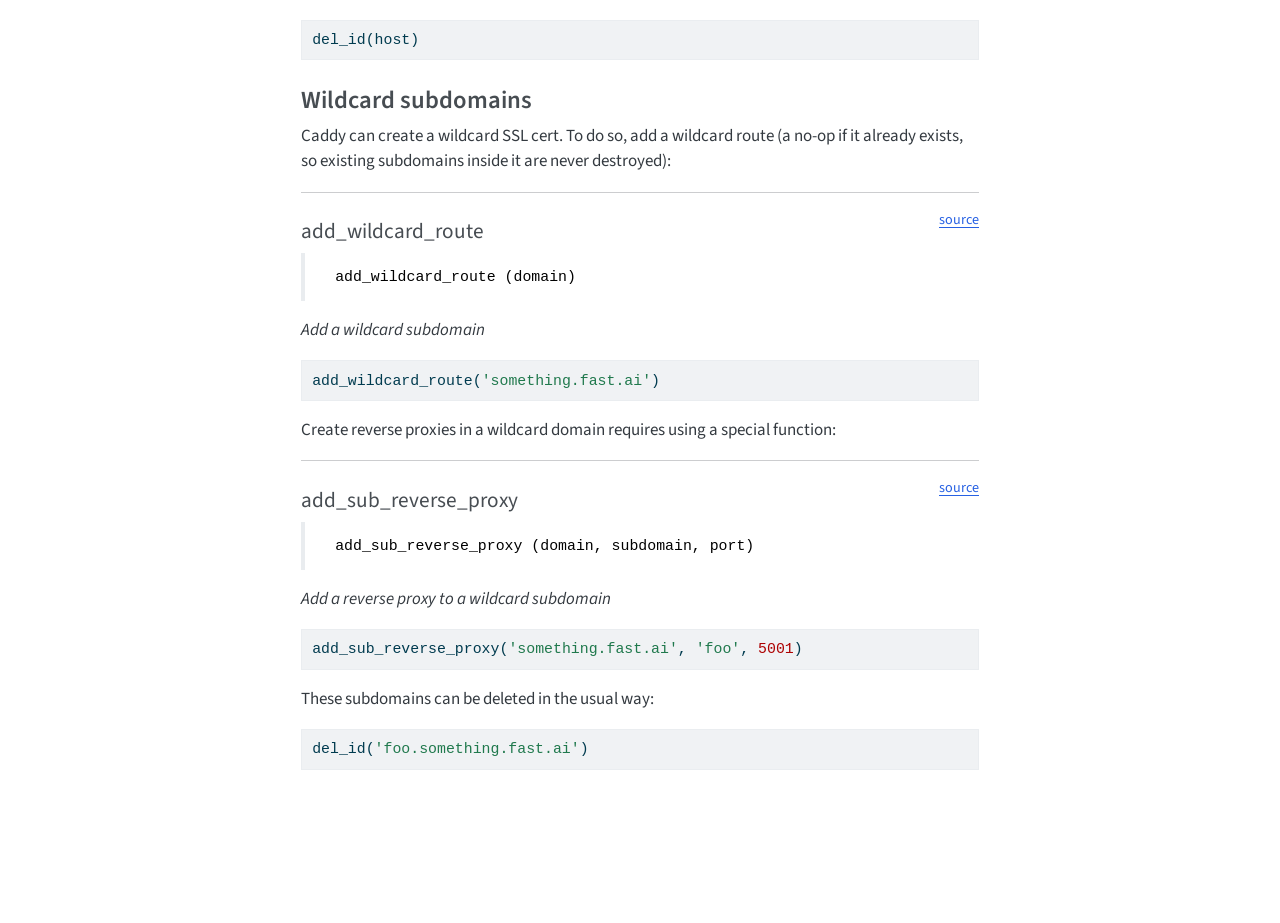
==== commit 05292ac1: "deploy: 390ddc0c2f18532e3f58c8f40e0dc9cfdd76d8d9" ====
--- a/index.html
+++ b/index.html
@@ -2,7 +2,7 @@
 <html xmlns="http://www.w3.org/1999/xhtml" lang="en" xml:lang="en"><head>
 
 <meta charset="utf-8">
-<meta name="generator" content="quarto-1.9.37">
+<meta name="generator" content="quarto-1.10.18">
 
 <meta name="viewport" content="width=device-width, initial-scale=1.0, user-scalable=yes">
 
@@ -13,10 +13,13 @@
 /* Default styles provided by pandoc.
 ** See https://pandoc.org/MANUAL.html#variables-for-html for config info.
 */
-code{white-space: pre-wrap;}
 span.smallcaps{font-variant: small-caps;}
-div.columns{display: flex; gap: min(4vw, 1.5em);}
-div.column{flex: auto; overflow-x: auto;}
+div.columns{display: flex; gap: 1.5em;}
+div.column{flex: auto;}
+@media screen {
+div.columns{gap: min(4vw, 1.5em);}
+div.column{overflow-x: auto;}
+}
 div.hanging-indent{margin-left: 1.5em; text-indent: -1.5em;}
 ul.task-list{list-style: none;}
 ul.task-list li input[type="checkbox"] {
@@ -75,10 +78,10 @@
 <script src="site_libs/quarto-html/tippy.umd.min.js"></script>
 <script src="site_libs/quarto-html/anchor.min.js"></script>
 <link href="site_libs/quarto-html/tippy.css" rel="stylesheet">
-<link href="site_libs/quarto-html/quarto-syntax-highlighting-7f8f88aac4f3542376d5c11b86a4c14d.css" rel="stylesheet" id="quarto-text-highlighting-styles">
+<link href="site_libs/quarto-html/quarto-syntax-highlighting-64a204ab8560d761af7679ceaba22944.css" rel="stylesheet" id="quarto-text-highlighting-styles">
 <script src="site_libs/bootstrap/bootstrap.min.js"></script>
 <link href="site_libs/bootstrap/bootstrap-icons.css" rel="stylesheet">
-<link href="site_libs/bootstrap/bootstrap-368be6e10e2a2b62bd7965d9a2264c3e.min.css" rel="stylesheet" append-hash="true" id="quarto-bootstrap" data-mode="light">
+<link href="site_libs/bootstrap/bootstrap-2b6a17fde00b5ccb222bcc6fbf188e31.min.css" rel="stylesheet" append-hash="true" id="quarto-bootstrap" data-mode="light">
 <script id="quarto-search-options" type="application/json">{
   "location": "navbar",
   "copy-button": false,
@@ -195,7 +198,7 @@
   <li><a href="#wildcard-subdomains" id="toc-wildcard-subdomains" class="nav-link" data-scroll-target="#wildcard-subdomains">Wildcard subdomains</a></li>
   </ul></li>
   </ul>
-<div class="toc-actions"><ul><li><a href="https://github.com/AnswerDotAI/fastcaddy/issues/new" class="toc-action"><i class="bi bi-github"></i>Report an issue</a></li></ul></div><div class="quarto-alternate-formats"><h2>Other Formats</h2><ul><li><a href="index.html.md"><i class="bi bi-file-code"></i>CommonMark</a></li></ul></div></nav>
+<div class="toc-actions"><ul><li><a href="https://github.com/AnswerDotAI/fastcaddy/issues/new" class="toc-action"><i class="bi bi-github"></i>Report an issue</a></li></ul></div><div class="quarto-alternate-formats"><h2>Other Formats</h2><ul><li><a href="index.html.md"><i class="bi bi-file-code"></i>Markdown</a></li></ul></div></nav>
     </div>
 <!-- main -->
 <main class="content" id="quarto-document-content">
@@ -365,6 +368,7 @@
 <section id="how-to-use" class="level2">
 <h2 class="anchored" data-anchor-id="how-to-use">How to use</h2>
 <p>We will now show how to set up caddy as a reverse proxy for hosts added dynamically.</p>
+<p>fastcaddy talks to caddy’s admin API, and config set that way is <em>ephemeral</em>: it doesn’t survive a caddy restart. So the recommended pattern is a setup script that runs on every deploy (e.g.&nbsp;from systemd): call <a href="https://AnswerDotAI.github.io/fastcaddy/core.html#reset"><code>reset()</code></a>, then the functions below for everything you host. Each function is safe to re-run – routes are tagged with predictable <code>@id</code>s (the hostname, or <code>wildcard-{domain}</code>), and re-adding one replaces it rather than duplicating it – so the script is the single source of truth for your routing config.</p>
 <section id="initial-setup" class="level3">
 <h3 class="anchored" data-anchor-id="initial-setup">Initial setup</h3>
 <p>We’ll grab our token from the previous step (assuming here that it’s stored in an env var):</p>
@@ -442,7 +446,7 @@
 <p>If you call this again with the same host, it will be replaced:</p>
 <div id="d7ff738d" class="cell">
 <div class="code-copy-outer-scaffold"><div class="sourceCode cell-code" id="cb33"><pre class="sourceCode python code-with-copy"><code class="sourceCode python"><span id="cb33-1"><a href="#cb33-1" aria-hidden="true" tabindex="-1"></a>add_reverse_proxy(host, <span class="st">'localhost:8000'</span>)</span>
-<span id="cb33-2"><a href="#cb33-2" aria-hidden="true" tabindex="-1"></a>gid(<span class="st">'jph.answer.ai'</span>).handle[<span class="dv">0</span>]</span></code></pre></div><button title="Copy to Clipboard" class="code-copy-button"><i class="bi"></i></button></div>
+<span id="cb33-2"><a href="#cb33-2" aria-hidden="true" tabindex="-1"></a>gid(<span class="st">'jph.answer.ai'</span>).handle[<span class="dv">1</span>]</span></code></pre></div><button title="Copy to Clipboard" class="code-copy-button"><i class="bi"></i></button></div>
 <div class="cell-output cell-output-display cell-output-markdown">
 <div class="code-copy-outer-scaffold"><div class="sourceCode" id="cb34"><pre class="sourceCode json code-with-copy"><code class="sourceCode json"><span id="cb34-1"><a href="#cb34-1" aria-hidden="true" tabindex="-1"></a><span class="fu">{</span><span class="er">'handler'</span><span class="fu">:</span> <span class="er">'reverse_proxy'</span><span class="fu">,</span> <span class="er">'upstreams'</span><span class="fu">:</span> <span class="ot">[</span><span class="fu">{</span><span class="er">'dial'</span><span class="fu">:</span> <span class="er">'localhost:</span><span class="dv">8000</span><span class="er">'</span><span class="fu">}</span><span class="ot">]</span><span class="fu">}</span></span></code></pre></div><button title="Copy to Clipboard" class="code-copy-button"><i class="bi"></i></button></div>
 </div>
@@ -464,7 +468,7 @@
 </section>
 <section id="wildcard-subdomains" class="level3">
 <h3 class="anchored" data-anchor-id="wildcard-subdomains">Wildcard subdomains</h3>
-<p>Caddy can create a wildcard SSL cert. To do so, add a wildcard route:</p>
+<p>Caddy can create a wildcard SSL cert. To do so, add a wildcard route (a no-op if it already exists, so existing subdomains inside it are never destroyed):</p>
 <hr>
 <p><a href="https://github.com/AnswerDotAI/fastcaddy/blob/main/fastcaddy/core.py#LNone" target="_blank" style="float:right; font-size:smaller">source</a></p>
 <section id="add_wildcard_route" class="level4">
--- a/site_libs/quarto-html/quarto-syntax-highlighting-64a204ab8560d761af7679ceaba22944.css
+++ b/site_libs/quarto-html/quarto-syntax-highlighting-64a204ab8560d761af7679ceaba22944.css
@@ -0,0 +1,236 @@
+/* quarto syntax highlight colors */
+:root {
+  --quarto-hl-ot-color: #003B4F;
+  --quarto-hl-at-color: #657422;
+  --quarto-hl-ss-color: #20794D;
+  --quarto-hl-an-color: #5E5E5E;
+  --quarto-hl-fu-color: #4758AB;
+  --quarto-hl-st-color: #20794D;
+  --quarto-hl-cf-color: #003B4F;
+  --quarto-hl-op-color: #5E5E5E;
+  --quarto-hl-er-color: #AD0000;
+  --quarto-hl-bn-color: #AD0000;
+  --quarto-hl-al-color: #AD0000;
+  --quarto-hl-va-color: #111111;
+  --quarto-hl-bu-color: inherit;
+  --quarto-hl-ex-color: inherit;
+  --quarto-hl-pp-color: #AD0000;
+  --quarto-hl-in-color: #5E5E5E;
+  --quarto-hl-vs-color: #20794D;
+  --quarto-hl-wa-color: #5E5E5E;
+  --quarto-hl-do-color: #5E5E5E;
+  --quarto-hl-im-color: #00769E;
+  --quarto-hl-ch-color: #20794D;
+  --quarto-hl-dt-color: #AD0000;
+  --quarto-hl-fl-color: #AD0000;
+  --quarto-hl-co-color: #5E5E5E;
+  --quarto-hl-cv-color: #5E5E5E;
+  --quarto-hl-cn-color: #8f5902;
+  --quarto-hl-sc-color: #5E5E5E;
+  --quarto-hl-dv-color: #AD0000;
+  --quarto-hl-kw-color: #003B4F;
+}
+
+/* other quarto variables */
+:root {
+  --quarto-font-monospace: SFMono-Regular, Menlo, Monaco, Consolas, "Liberation Mono", "Courier New", monospace;
+}
+
+/* syntax highlight based on Pandoc's rules */
+pre > code.sourceCode > span {
+  color: #003B4F;
+}
+
+code.sourceCode > span {
+  color: #003B4F;
+}
+
+div.sourceCode,
+div.sourceCode pre.sourceCode {
+  color: #003B4F;
+}
+
+/* Normal */
+code span {
+  color: #003B4F;
+}
+
+/* Alert */
+code span.al {
+  color: #AD0000;
+  font-style: inherit;
+}
+
+/* Annotation */
+code span.an {
+  color: #5E5E5E;
+  font-style: inherit;
+}
+
+/* Attribute */
+code span.at {
+  color: #657422;
+  font-style: inherit;
+}
+
+/* BaseN */
+code span.bn {
+  color: #AD0000;
+  font-style: inherit;
+}
+
+/* BuiltIn */
+code span.bu {
+  font-style: inherit;
+}
+
+/* ControlFlow */
+code span.cf {
+  color: #003B4F;
+  font-weight: bold;
+  font-style: inherit;
+}
+
+/* Char */
+code span.ch {
+  color: #20794D;
+  font-style: inherit;
+}
+
+/* Constant */
+code span.cn {
+  color: #8f5902;
+  font-style: inherit;
+}
+
+/* Comment */
+code span.co {
+  color: #5E5E5E;
+  font-style: inherit;
+}
+
+/* CommentVar */
+code span.cv {
+  color: #5E5E5E;
+  font-style: italic;
+}
+
+/* Documentation */
+code span.do {
+  color: #5E5E5E;
+  font-style: italic;
+}
+
+/* DataType */
+code span.dt {
+  color: #AD0000;
+  font-style: inherit;
+}
+
+/* DecVal */
+code span.dv {
+  color: #AD0000;
+  font-style: inherit;
+}
+
+/* Error */
+code span.er {
+  color: #AD0000;
+  font-style: inherit;
+}
+
+/* Extension */
+code span.ex {
+  font-style: inherit;
+}
+
+/* Float */
+code span.fl {
+  color: #AD0000;
+  font-style: inherit;
+}
+
+/* Function */
+code span.fu {
+  color: #4758AB;
+  font-style: inherit;
+}
+
+/* Import */
+code span.im {
+  color: #00769E;
+  font-style: inherit;
+}
+
+/* Information */
+code span.in {
+  color: #5E5E5E;
+  font-style: inherit;
+}
+
+/* Keyword */
+code span.kw {
+  color: #003B4F;
+  font-weight: bold;
+  font-style: inherit;
+}
+
+/* Operator */
+code span.op {
+  color: #5E5E5E;
+  font-style: inherit;
+}
+
+/* Other */
+code span.ot {
+  color: #003B4F;
+  font-style: inherit;
+}
+
+/* Preprocessor */
+code span.pp {
+  color: #AD0000;
+  font-style: inherit;
+}
+
+/* SpecialChar */
+code span.sc {
+  color: #5E5E5E;
+  font-style: inherit;
+}
+
+/* SpecialString */
+code span.ss {
+  color: #20794D;
+  font-style: inherit;
+}
+
+/* String */
+code span.st {
+  color: #20794D;
+  font-style: inherit;
+}
+
+/* Variable */
+code span.va {
+  color: #111111;
+  font-style: inherit;
+}
+
+/* VerbatimString */
+code span.vs {
+  color: #20794D;
+  font-style: inherit;
+}
+
+/* Warning */
+code span.wa {
+  color: #5E5E5E;
+  font-style: italic;
+}
+
+.prevent-inlining {
+  content: "</";
+}
+
+/*# sourceMappingURL=9d8d5bb603a83b8298b89080a598c93b.css.map */
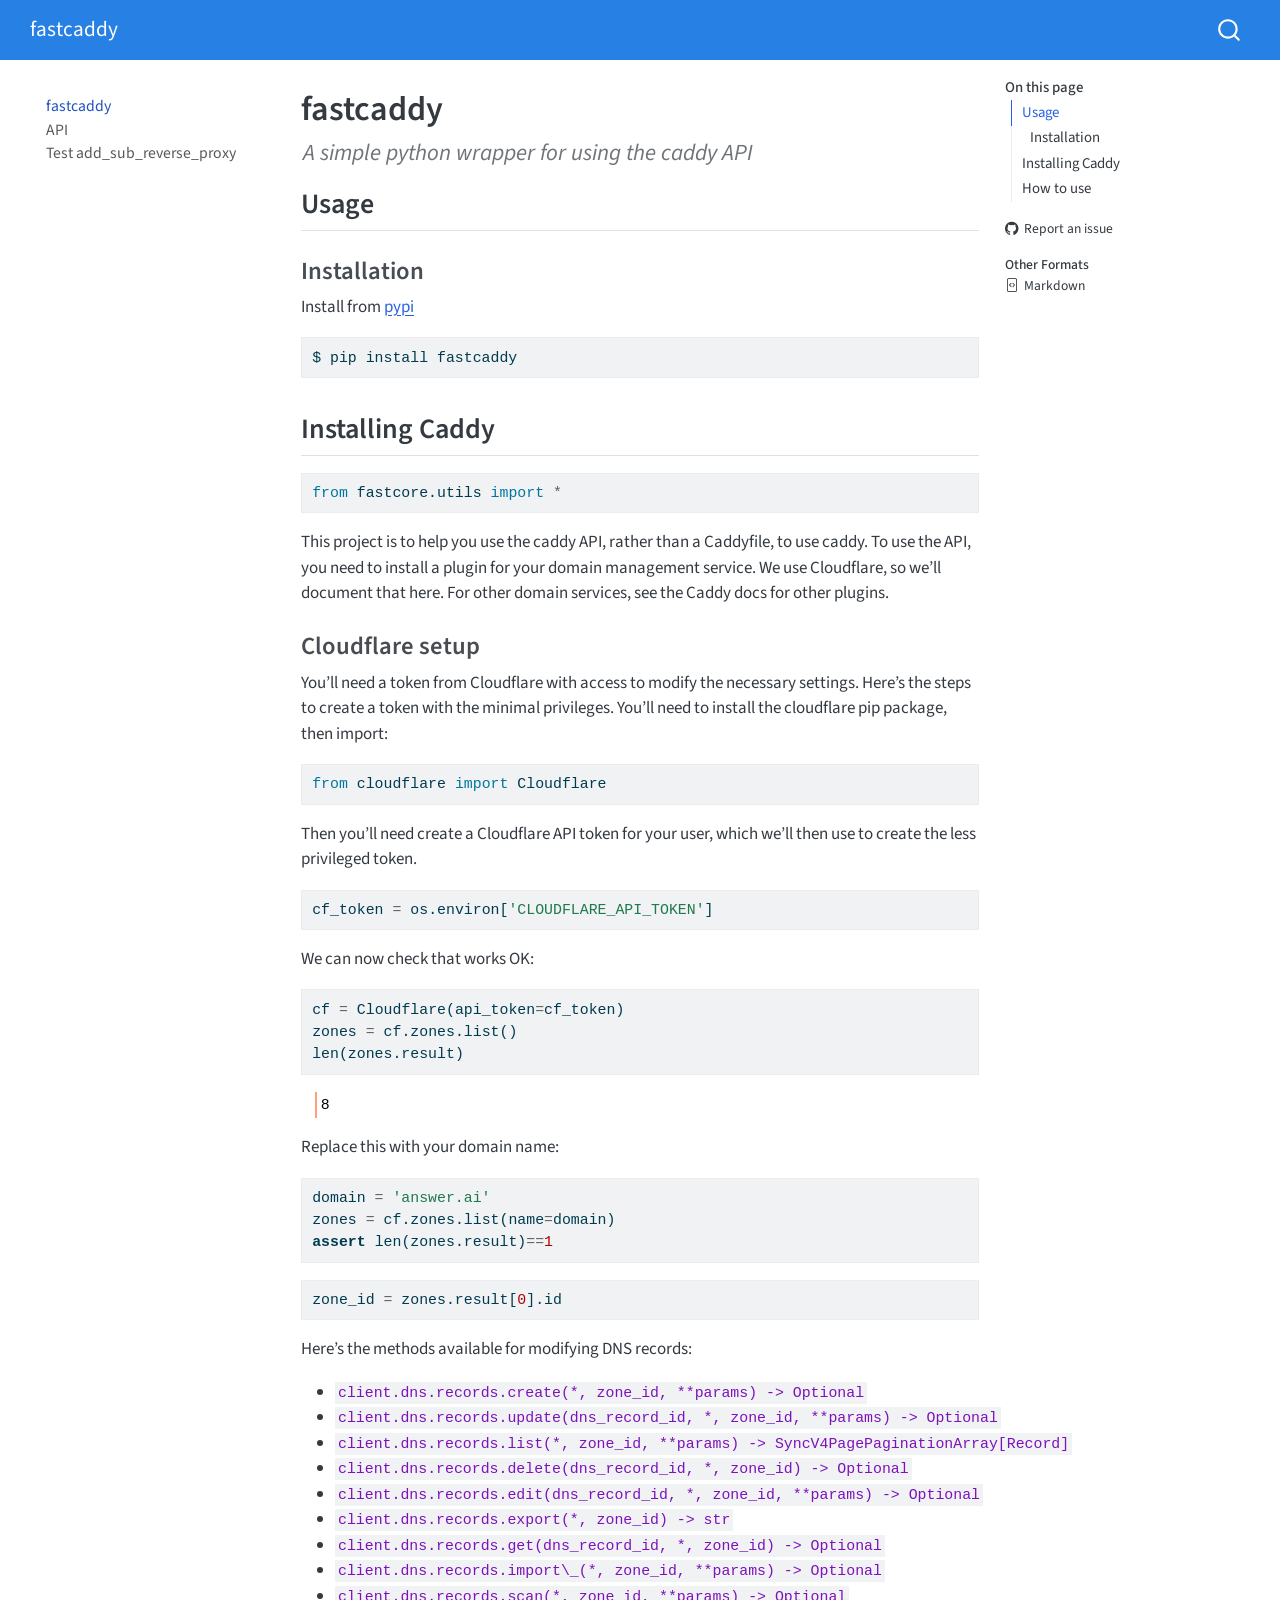
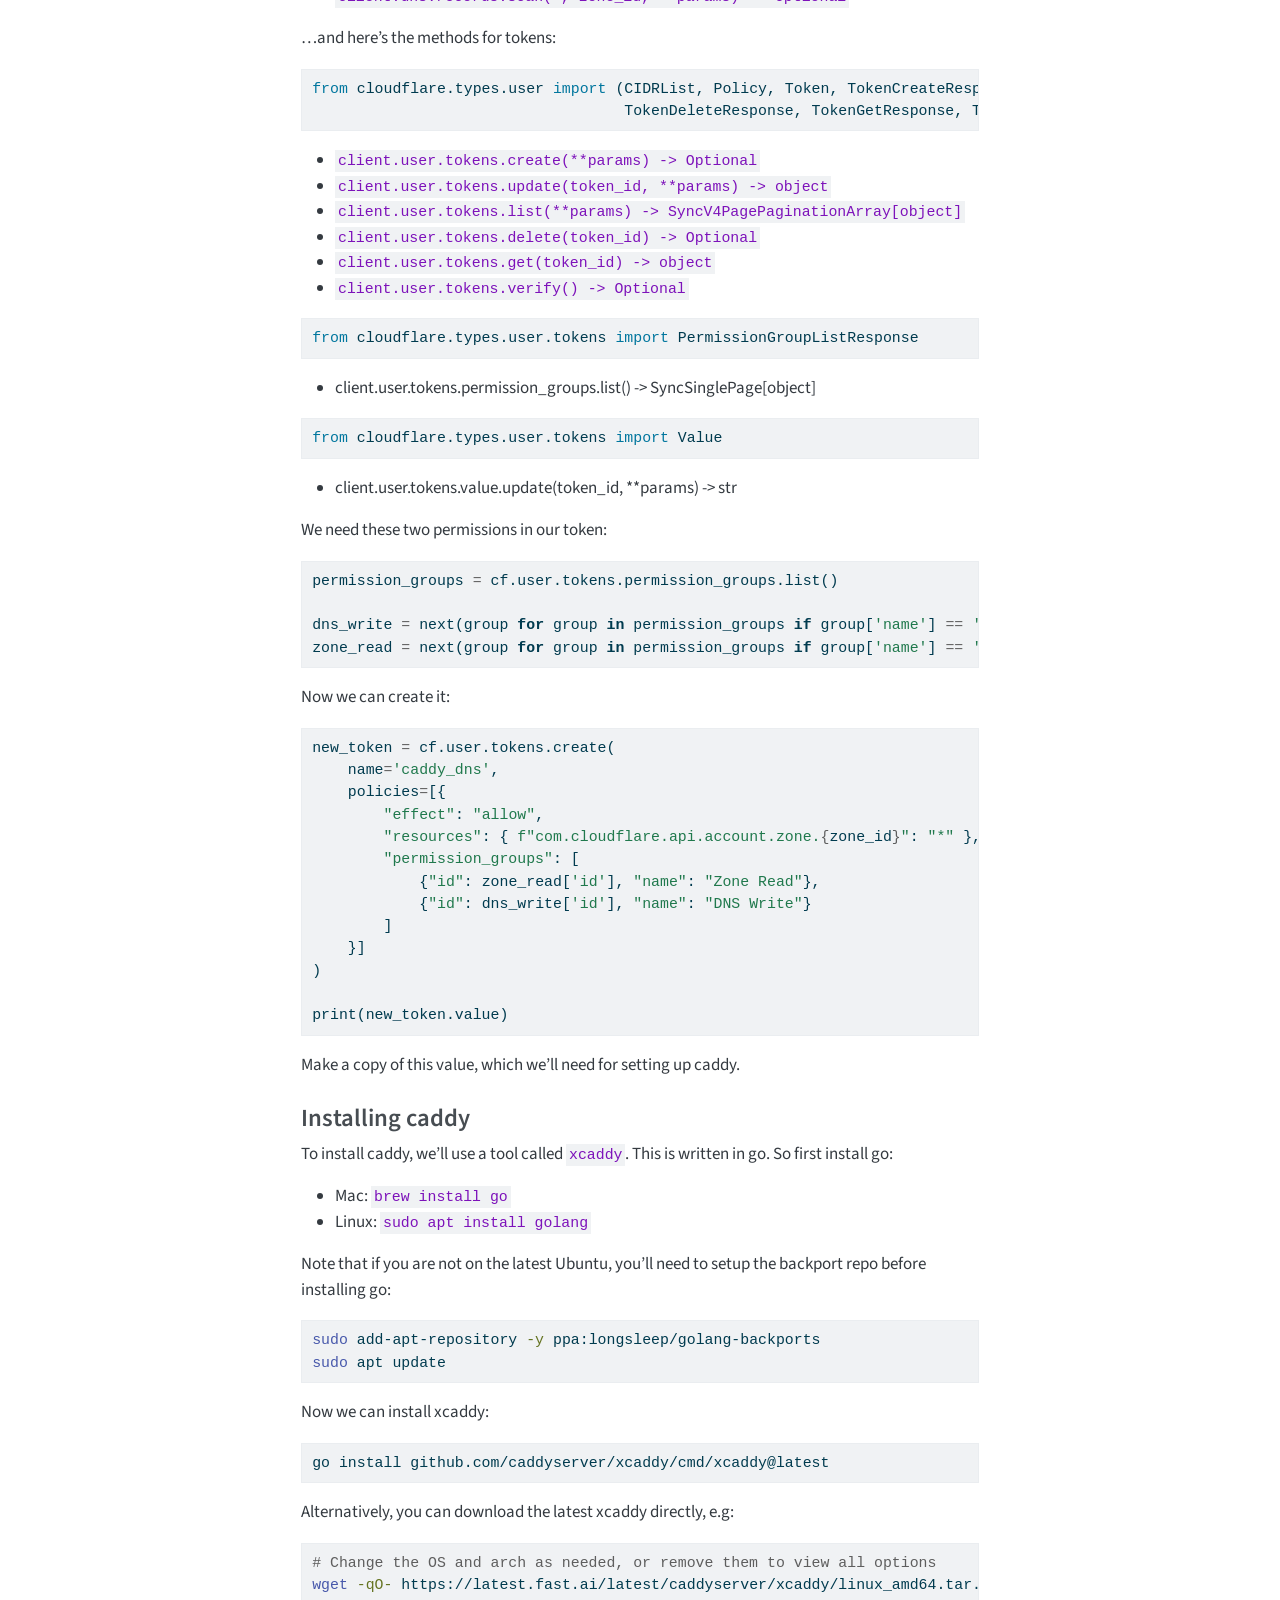
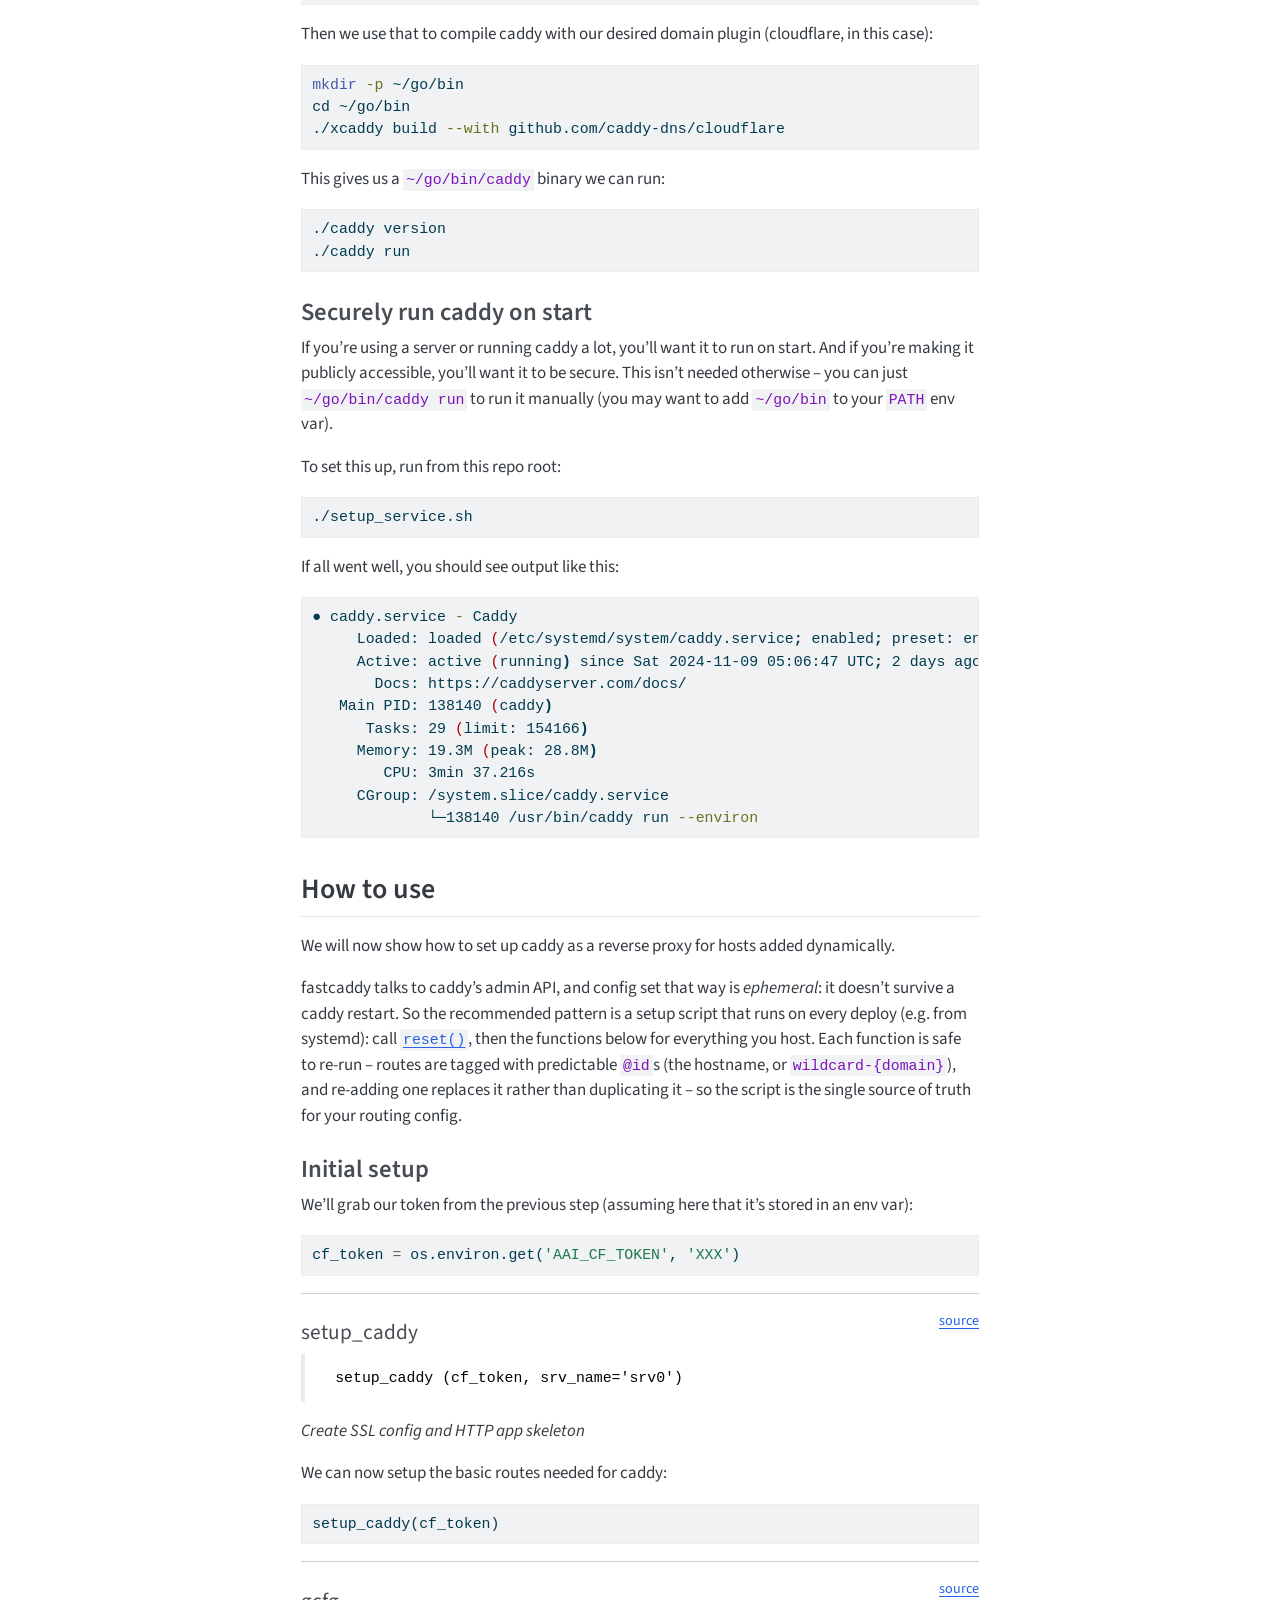
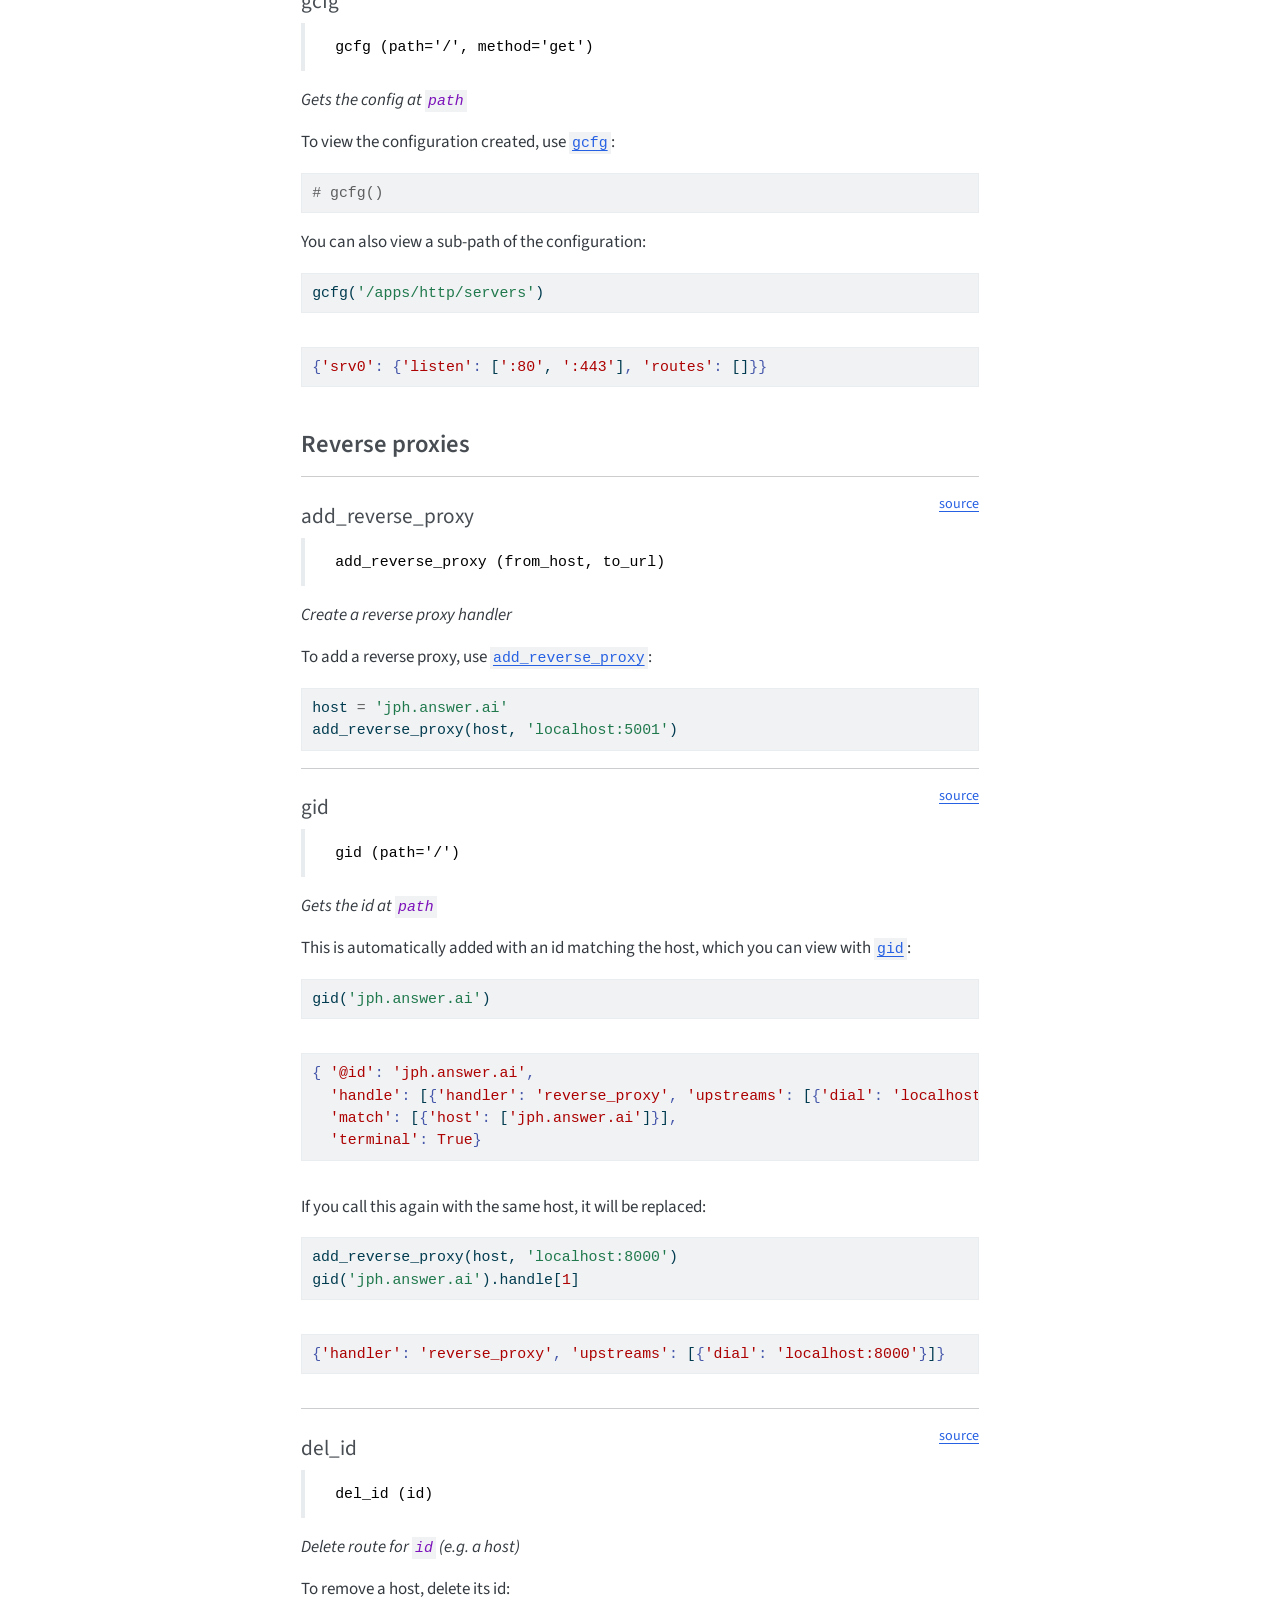
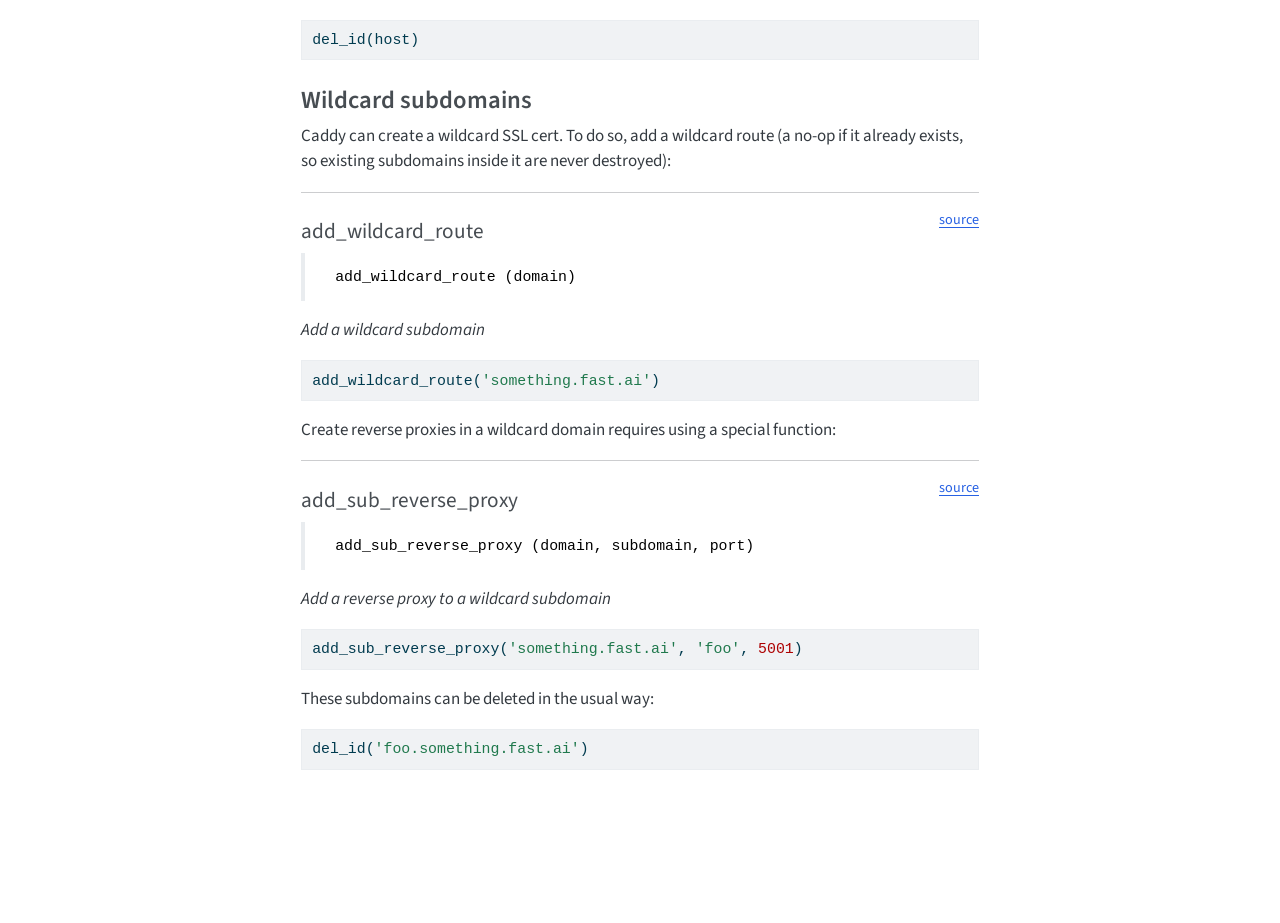
==== commit 0868b0df: "deploy: a7c6526cd35f7c2a06890ec430d4e7a11332b6c3" ====
--- a/index.html
+++ b/index.html
@@ -2,7 +2,7 @@
 <html xmlns="http://www.w3.org/1999/xhtml" lang="en" xml:lang="en"><head>
 
 <meta charset="utf-8">
-<meta name="generator" content="quarto-1.10.18">
+<meta name="generator" content="quarto-1.11.9">
 
 <meta name="viewport" content="width=device-width, initial-scale=1.0, user-scalable=yes">
 
@@ -74,14 +74,15 @@
 <meta name="quarto:offset" content="./">
 <script src="site_libs/quarto-html/quarto.js" type="module"></script>
 <script src="site_libs/quarto-html/tabsets/tabsets.js" type="module"></script>
+<script src="site_libs/quarto-html/scrollable-regions/scrollable-regions.js" type="module"></script>
 <script src="site_libs/quarto-html/popper.min.js"></script>
 <script src="site_libs/quarto-html/tippy.umd.min.js"></script>
 <script src="site_libs/quarto-html/anchor.min.js"></script>
 <link href="site_libs/quarto-html/tippy.css" rel="stylesheet">
-<link href="site_libs/quarto-html/quarto-syntax-highlighting-64a204ab8560d761af7679ceaba22944.css" rel="stylesheet" id="quarto-text-highlighting-styles">
+<link href="site_libs/quarto-html/quarto-syntax-highlighting-63b5708e65d6cd79cd7618c58d0c21e7.css" rel="stylesheet" id="quarto-text-highlighting-styles">
 <script src="site_libs/bootstrap/bootstrap.min.js"></script>
 <link href="site_libs/bootstrap/bootstrap-icons.css" rel="stylesheet">
-<link href="site_libs/bootstrap/bootstrap-2b6a17fde00b5ccb222bcc6fbf188e31.min.css" rel="stylesheet" append-hash="true" id="quarto-bootstrap" data-mode="light">
+<link href="site_libs/bootstrap/bootstrap-fd4adef244fdc67307115b663478f771.min.css" rel="stylesheet" append-hash="true" id="quarto-bootstrap" data-mode="light">
 <script id="quarto-search-options" type="application/json">{
   "location": "navbar",
   "copy-button": false,
@@ -120,11 +121,11 @@
 <meta name="twitter:card" content="summary">
 </head>
 
-<body class="nav-sidebar floating nav-fixed quarto-light">
+<body class="nav-sidebar floating nav-fixed quarto-light"><a id="quarto-skip-link" class="visually-hidden-focusable" href="#quarto-document-content">Skip to main content</a>
 
 <div id="quarto-search-results"></div>
   <header id="quarto-header" class="headroom fixed-top">
-    <nav class="navbar navbar-expand-lg " data-bs-theme="dark">
+    <nav class="navbar navbar-expand-lg " data-bs-theme="dark" aria-label="Site">
       <div class="navbar-container container-fluid">
       <div class="navbar-brand-container mx-auto">
     <a class="navbar-brand" href="./index.html">
@@ -136,13 +137,13 @@
           <div id="quarto-search" class="" title="Search"></div>
       </div> <!-- /container-fluid -->
     </nav>
-  <nav class="quarto-secondary-nav">
+  <nav class="quarto-secondary-nav" aria-label="Toolbar">
     <div class="container-fluid d-flex">
       <button type="button" class="quarto-btn-toggle btn" data-bs-toggle="collapse" role="button" data-bs-target=".quarto-sidebar-collapse-item" aria-controls="quarto-sidebar" aria-expanded="false" aria-label="Toggle sidebar navigation" onclick="if (window.quartoToggleHeadroom) { window.quartoToggleHeadroom(); }">
         <i class="bi bi-layout-text-sidebar-reverse"></i>
       </button>
-        <nav class="quarto-page-breadcrumbs" aria-label="breadcrumb"><ol class="breadcrumb"><li class="breadcrumb-item"><a href="./index.html">fastcaddy</a></li></ol></nav>
-        <a class="flex-grow-1" role="navigation" data-bs-toggle="collapse" data-bs-target=".quarto-sidebar-collapse-item" aria-controls="quarto-sidebar" aria-expanded="false" aria-label="Toggle sidebar navigation" onclick="if (window.quartoToggleHeadroom) { window.quartoToggleHeadroom(); }">      
+        <nav class="quarto-page-breadcrumbs" aria-label="Breadcrumbs"><ol class="breadcrumb"><li class="breadcrumb-item"><a href="./index.html">fastcaddy</a></li></ol></nav>
+        <a class="flex-grow-1" data-bs-toggle="collapse" data-bs-target=".quarto-sidebar-collapse-item" onclick="if (window.quartoToggleHeadroom) { window.quartoToggleHeadroom(); }">      
         </a>
     </div>
   </nav>
@@ -150,7 +151,7 @@
 <!-- content -->
 <div id="quarto-content" class="quarto-container page-columns page-rows-contents page-layout-article page-navbar">
 <!-- sidebar -->
-  <nav id="quarto-sidebar" class="sidebar collapse collapse-horizontal quarto-sidebar-collapse-item sidebar-navigation floating overflow-auto">
+  <nav id="quarto-sidebar" class="sidebar collapse collapse-horizontal quarto-sidebar-collapse-item sidebar-navigation floating overflow-auto" aria-label="Section">
     <div class="sidebar-menu-container"> 
     <ul class="list-unstyled mt-1">
         <li class="sidebar-item">
@@ -177,7 +178,7 @@
 <div id="quarto-sidebar-glass" class="quarto-sidebar-collapse-item" data-bs-toggle="collapse" data-bs-target=".quarto-sidebar-collapse-item"></div>
 <!-- margin-sidebar -->
     <div id="quarto-margin-sidebar" class="sidebar margin-sidebar">
-        <nav id="TOC" role="doc-toc" class="toc-active">
+        <nav id="TOC" role="doc-toc" aria-labelledby="toc-title" class="toc-active">
     <h2 id="toc-title">On this page</h2>
    
   <ul>
@@ -201,7 +202,7 @@
 <div class="toc-actions"><ul><li><a href="https://github.com/AnswerDotAI/fastcaddy/issues/new" class="toc-action"><i class="bi bi-github"></i>Report an issue</a></li></ul></div><div class="quarto-alternate-formats"><h2>Other Formats</h2><ul><li><a href="index.html.md"><i class="bi bi-file-code"></i>Markdown</a></li></ul></div></nav>
     </div>
 <!-- main -->
-<main class="content" id="quarto-document-content">
+<main class="content" id="quarto-document-content" tabindex="-1">
 
 <header id="title-block-header" class="quarto-title-block default">
 <div class="quarto-title">
@@ -582,7 +583,8 @@
           return filterRegex.test(href) || localhostRegex.test(href) || mailtoRegex.test(href);
       }
       // Inspect non-navigation links and adorn them if external
-     var links = window.document.querySelectorAll('a[href]:not(.nav-link):not(.navbar-brand):not(.toc-action):not(.sidebar-link):not(.sidebar-item-toggle):not(.pagination-link):not(.no-external):not([aria-hidden]):not(.dropdown-item):not(.quarto-navigation-tool):not(.about-link)');
+      window.quartoDecorateExternalLinks = function (root) {
+     var links = (root || window.document).querySelectorAll('a[href]:not(.nav-link):not(.navbar-brand):not(.toc-action):not(.sidebar-link):not(.sidebar-item-toggle):not(.pagination-link):not(.no-external):not([aria-hidden]):not(.dropdown-item):not(.quarto-navigation-tool):not(.about-link)');
       for (var i=0; i<links.length; i++) {
         const link = links[i];
         if (!isInternal(link.href)) {
@@ -591,8 +593,69 @@
           if (link.dataset.originalHref !== undefined) {
             link.href = link.dataset.originalHref;
           }
-        }
-      }
+          if (!link.classList.contains('no-external-icon')) {
+          }
+        }
+      }
+      };
+      window.quartoDecorateExternalLinks(window.document);
+    // Esc closes the popup (WCAG 1.4.13) and focus leaving both trigger and
+    // popup closes it (WCAG 2.4.11); tippy handles neither for interactive popups.
+    const hideOnEscAndFocusOut = {
+      name: 'hideOnEscAndFocusOut',
+      defaultValue: true,
+      fn(instance) {
+        const dismiss = () => {
+          // A show scheduled by the trigger delay would otherwise reopen it
+          instance.clearDelayTimeouts();
+          instance.hide();
+        };
+        const onKeyDown = (event) => {
+          if (event.key !== 'Escape') {
+            return;
+          }
+          // Keep Esc from also reaching page handlers (e.g. reveal.js overview),
+          // except an open reveal.js slide menu, which Esc should close too.
+          // The menu handles keys only when its keyboard option is on.
+          const menuHandlesEsc = window.Reveal?.getPlugin?.('menu')?.isOpen() &&
+            window.Reveal.getConfig().menu?.keyboard !== false;
+          if (!menuHandlesEsc) {
+            event.stopPropagation();
+          }
+          if (instance.popper.contains(window.document.activeElement)) {
+            // Disabled while refocusing so the focus trigger does not reopen it
+            instance.disable();
+            instance.reference.focus();
+            instance.enable();
+          }
+          dismiss();
+        };
+        const onFocusOut = (event) => {
+          const target = event.relatedTarget;
+          if (target && !instance.reference.contains(target) &&
+              !instance.popper.contains(target)) {
+            dismiss();
+          }
+        };
+        // On the trigger too: a click trigger (code-annotations: select) has no
+        // blur handling. Attached for the instance's lifetime so leaving the
+        // trigger also cancels a show still pending on the trigger delay.
+        instance.reference.addEventListener('focusout', onFocusOut);
+        return {
+          onShow() {
+            window.document.addEventListener('keydown', onKeyDown, true);
+            instance.popper.addEventListener('focusout', onFocusOut);
+          },
+          onHide() {
+            window.document.removeEventListener('keydown', onKeyDown, true);
+            instance.popper.removeEventListener('focusout', onFocusOut);
+          },
+          onDestroy() {
+            instance.reference.removeEventListener('focusout', onFocusOut);
+          },
+        };
+      },
+    };
     function tippyHover(el, contentFn, onTriggerFn, onUntriggerFn) {
       const config = {
         allowHTML: true,
@@ -606,6 +669,7 @@
         interactiveBorder: 10,
         theme: 'quarto',
         placement: 'bottom-start',
+        plugins: [hideOnEscAndFocusOut],
       };
       if (contentFn) {
         config.content = contentFn;
@@ -768,44 +832,54 @@
           const lineIds = lines.map((line) => {
             return targetCell + "-" + line;
           })
-          let top = null;
-          let height = null;
-          let parent = null;
+          // Each band is positioned against its own containing block, which is
+          // not the offsetParent of the lines, so place it from client rects.
+          const placeBand = (band, firstEl, lastEl, codeBlock) => {
+            const container = band.offsetParent;
+            if (container === null) {
+              return;
+            }
+            const containerRect = container.getBoundingClientRect();
+            // Reveal.js scales slides with a transform, so convert client
+            // pixels back to the CSS pixels of the container.
+            const scale = containerRect.height / container.offsetHeight || 1;
+            const firstRect = firstEl.getBoundingClientRect();
+            const lastRect = lastEl.getBoundingClientRect();
+            const top = (firstRect.top - containerRect.top) / scale - container.clientTop + container.scrollTop;
+            const height = (lastRect.bottom - firstRect.top) / scale;
+            band.style.top = top - 2 + "px";
+            band.style.height = height + 4 + "px";
+            if (codeBlock) {
+              // Without the copy button wrapper, the containing block is wider
+              // than the code block, so span the code block explicitly.
+              const blockRect = codeBlock.getBoundingClientRect();
+              band.style.left = (blockRect.left - containerRect.left) / scale - container.clientLeft + container.scrollLeft + "px";
+              band.style.width = blockRect.width / scale + "px";
+            }
+          };
           if (lineIds.length > 0) {
-              //compute the position of the single el (top and bottom and make a div)
-              const el = window.document.getElementById(lineIds[0]);
-              top = el.offsetTop;
-              height = el.offsetHeight;
-              parent = el.parentElement.parentElement;
-            if (lineIds.length > 1) {
-              const lastEl = window.document.getElementById(lineIds[lineIds.length - 1]);
-              const bottom = lastEl.offsetTop + lastEl.offsetHeight;
-              height = bottom - top;
+            const el = window.document.getElementById(lineIds[0]);
+            const lastEl = window.document.getElementById(lineIds[lineIds.length - 1]);
+            const parent = el.parentElement.parentElement;
+            // cook up a div (if necessary) and position it
+            let div = window.document.getElementById("code-annotation-line-highlight");
+            if (div === null) {
+              div = window.document.createElement("div");
+              div.setAttribute("id", "code-annotation-line-highlight");
+              div.style.position = 'absolute';
+              parent.appendChild(div);
             }
-            if (top !== null && height !== null && parent !== null) {
-              // cook up a div (if necessary) and position it 
-              let div = window.document.getElementById("code-annotation-line-highlight");
-              if (div === null) {
-                div = window.document.createElement("div");
-                div.setAttribute("id", "code-annotation-line-highlight");
-                div.style.position = 'absolute';
-                parent.appendChild(div);
-              }
-              div.style.top = top - 2 + "px";
-              div.style.height = height + 4 + "px";
-              div.style.left = 0;
-              let gutterDiv = window.document.getElementById("code-annotation-line-highlight-gutter");
-              if (gutterDiv === null) {
-                gutterDiv = window.document.createElement("div");
-                gutterDiv.setAttribute("id", "code-annotation-line-highlight-gutter");
-                gutterDiv.style.position = 'absolute';
-                const codeCell = window.document.getElementById(targetCell);
-                const gutter = codeCell.querySelector('.code-annotation-gutter');
-                gutter.appendChild(gutterDiv);
-              }
-              gutterDiv.style.top = top - 2 + "px";
-              gutterDiv.style.height = height + 4 + "px";
+            placeBand(div, el, lastEl, parent.closest("div.sourceCode") || parent);
+            let gutterDiv = window.document.getElementById("code-annotation-line-highlight-gutter");
+            if (gutterDiv === null) {
+              gutterDiv = window.document.createElement("div");
+              gutterDiv.setAttribute("id", "code-annotation-line-highlight-gutter");
+              gutterDiv.style.position = 'absolute';
+              const codeCell = window.document.getElementById(targetCell);
+              const gutter = codeCell.querySelector('.code-annotation-gutter');
+              gutter.appendChild(gutterDiv);
             }
+            placeBand(gutterDiv, el, lastEl);
             selectedAnnoteEl = annoteEl;
           }
         };
@@ -904,6 +978,9 @@
     }
   });
   </script>
+  <script type="application/javascript">
+  window.quartoScrollableRegionsLabels = {"code":"Scrollable code","output":"Scrollable output"};
+  </script>
 </div> <!-- /content -->
 
 
--- a/site_libs/quarto-html/quarto-syntax-highlighting-63b5708e65d6cd79cd7618c58d0c21e7.css
+++ b/site_libs/quarto-html/quarto-syntax-highlighting-63b5708e65d6cd79cd7618c58d0c21e7.css
@@ -0,0 +1,236 @@
+/* quarto syntax highlight colors */
+:root {
+  --quarto-hl-ot-color: #003B4F;
+  --quarto-hl-at-color: #657422;
+  --quarto-hl-ss-color: #20794D;
+  --quarto-hl-an-color: #5E5E5E;
+  --quarto-hl-fu-color: #4758AB;
+  --quarto-hl-st-color: #20794D;
+  --quarto-hl-cf-color: #003B4F;
+  --quarto-hl-op-color: #5E5E5E;
+  --quarto-hl-er-color: #AD0000;
+  --quarto-hl-bn-color: #AD0000;
+  --quarto-hl-al-color: #AD0000;
+  --quarto-hl-va-color: #111111;
+  --quarto-hl-bu-color: inherit;
+  --quarto-hl-ex-color: inherit;
+  --quarto-hl-pp-color: #AD0000;
+  --quarto-hl-in-color: #5E5E5E;
+  --quarto-hl-vs-color: #20794D;
+  --quarto-hl-wa-color: #5E5E5E;
+  --quarto-hl-do-color: #5E5E5E;
+  --quarto-hl-im-color: #00769E;
+  --quarto-hl-ch-color: #20794D;
+  --quarto-hl-dt-color: #AD0000;
+  --quarto-hl-fl-color: #AD0000;
+  --quarto-hl-co-color: #5E5E5E;
+  --quarto-hl-cv-color: #5E5E5E;
+  --quarto-hl-cn-color: #8f5902;
+  --quarto-hl-sc-color: #5E5E5E;
+  --quarto-hl-dv-color: #AD0000;
+  --quarto-hl-kw-color: #003B4F;
+}
+
+/* other quarto variables */
+:root {
+  --quarto-font-monospace: SFMono-Regular, Menlo, Monaco, Consolas, "Liberation Mono", "Courier New", monospace;
+}
+
+/* syntax highlight based on Pandoc's rules */
+pre > code.sourceCode > span {
+  color: #003B4F;
+}
+
+code.sourceCode > span {
+  color: #003B4F;
+}
+
+div.sourceCode,
+div.sourceCode pre.sourceCode {
+  color: #003B4F;
+}
+
+/* Normal */
+code span {
+  color: #003B4F;
+}
+
+/* Alert */
+code span.al {
+  color: #AD0000;
+  font-style: inherit;
+}
+
+/* Annotation */
+code span.an {
+  color: #5E5E5E;
+  font-style: inherit;
+}
+
+/* Attribute */
+code span.at {
+  color: #657422;
+  font-style: inherit;
+}
+
+/* BaseN */
+code span.bn {
+  color: #AD0000;
+  font-style: inherit;
+}
+
+/* BuiltIn */
+code span.bu {
+  font-style: inherit;
+}
+
+/* ControlFlow */
+code span.cf {
+  color: #003B4F;
+  font-weight: bold;
+  font-style: inherit;
+}
+
+/* Char */
+code span.ch {
+  color: #20794D;
+  font-style: inherit;
+}
+
+/* Constant */
+code span.cn {
+  color: #8f5902;
+  font-style: inherit;
+}
+
+/* Comment */
+code span.co {
+  color: #5E5E5E;
+  font-style: inherit;
+}
+
+/* CommentVar */
+code span.cv {
+  color: #5E5E5E;
+  font-style: italic;
+}
+
+/* Documentation */
+code span.do {
+  color: #5E5E5E;
+  font-style: italic;
+}
+
+/* DataType */
+code span.dt {
+  color: #AD0000;
+  font-style: inherit;
+}
+
+/* DecVal */
+code span.dv {
+  color: #AD0000;
+  font-style: inherit;
+}
+
+/* Error */
+code span.er {
+  color: #AD0000;
+  font-style: inherit;
+}
+
+/* Extension */
+code span.ex {
+  font-style: inherit;
+}
+
+/* Float */
+code span.fl {
+  color: #AD0000;
+  font-style: inherit;
+}
+
+/* Function */
+code span.fu {
+  color: #4758AB;
+  font-style: inherit;
+}
+
+/* Import */
+code span.im {
+  color: #00769E;
+  font-style: inherit;
+}
+
+/* Information */
+code span.in {
+  color: #5E5E5E;
+  font-style: inherit;
+}
+
+/* Keyword */
+code span.kw {
+  color: #003B4F;
+  font-weight: bold;
+  font-style: inherit;
+}
+
+/* Operator */
+code span.op {
+  color: #5E5E5E;
+  font-style: inherit;
+}
+
+/* Other */
+code span.ot {
+  color: #003B4F;
+  font-style: inherit;
+}
+
+/* Preprocessor */
+code span.pp {
+  color: #AD0000;
+  font-style: inherit;
+}
+
+/* SpecialChar */
+code span.sc {
+  color: #5E5E5E;
+  font-style: inherit;
+}
+
+/* SpecialString */
+code span.ss {
+  color: #20794D;
+  font-style: inherit;
+}
+
+/* String */
+code span.st {
+  color: #20794D;
+  font-style: inherit;
+}
+
+/* Variable */
+code span.va {
+  color: #111111;
+  font-style: inherit;
+}
+
+/* VerbatimString */
+code span.vs {
+  color: #20794D;
+  font-style: inherit;
+}
+
+/* Warning */
+code span.wa {
+  color: #5E5E5E;
+  font-style: italic;
+}
+
+.prevent-inlining {
+  content: "</";
+}
+
+/*# sourceMappingURL=054cc16b9e9817627be6994582d2ffb5.css.map */
